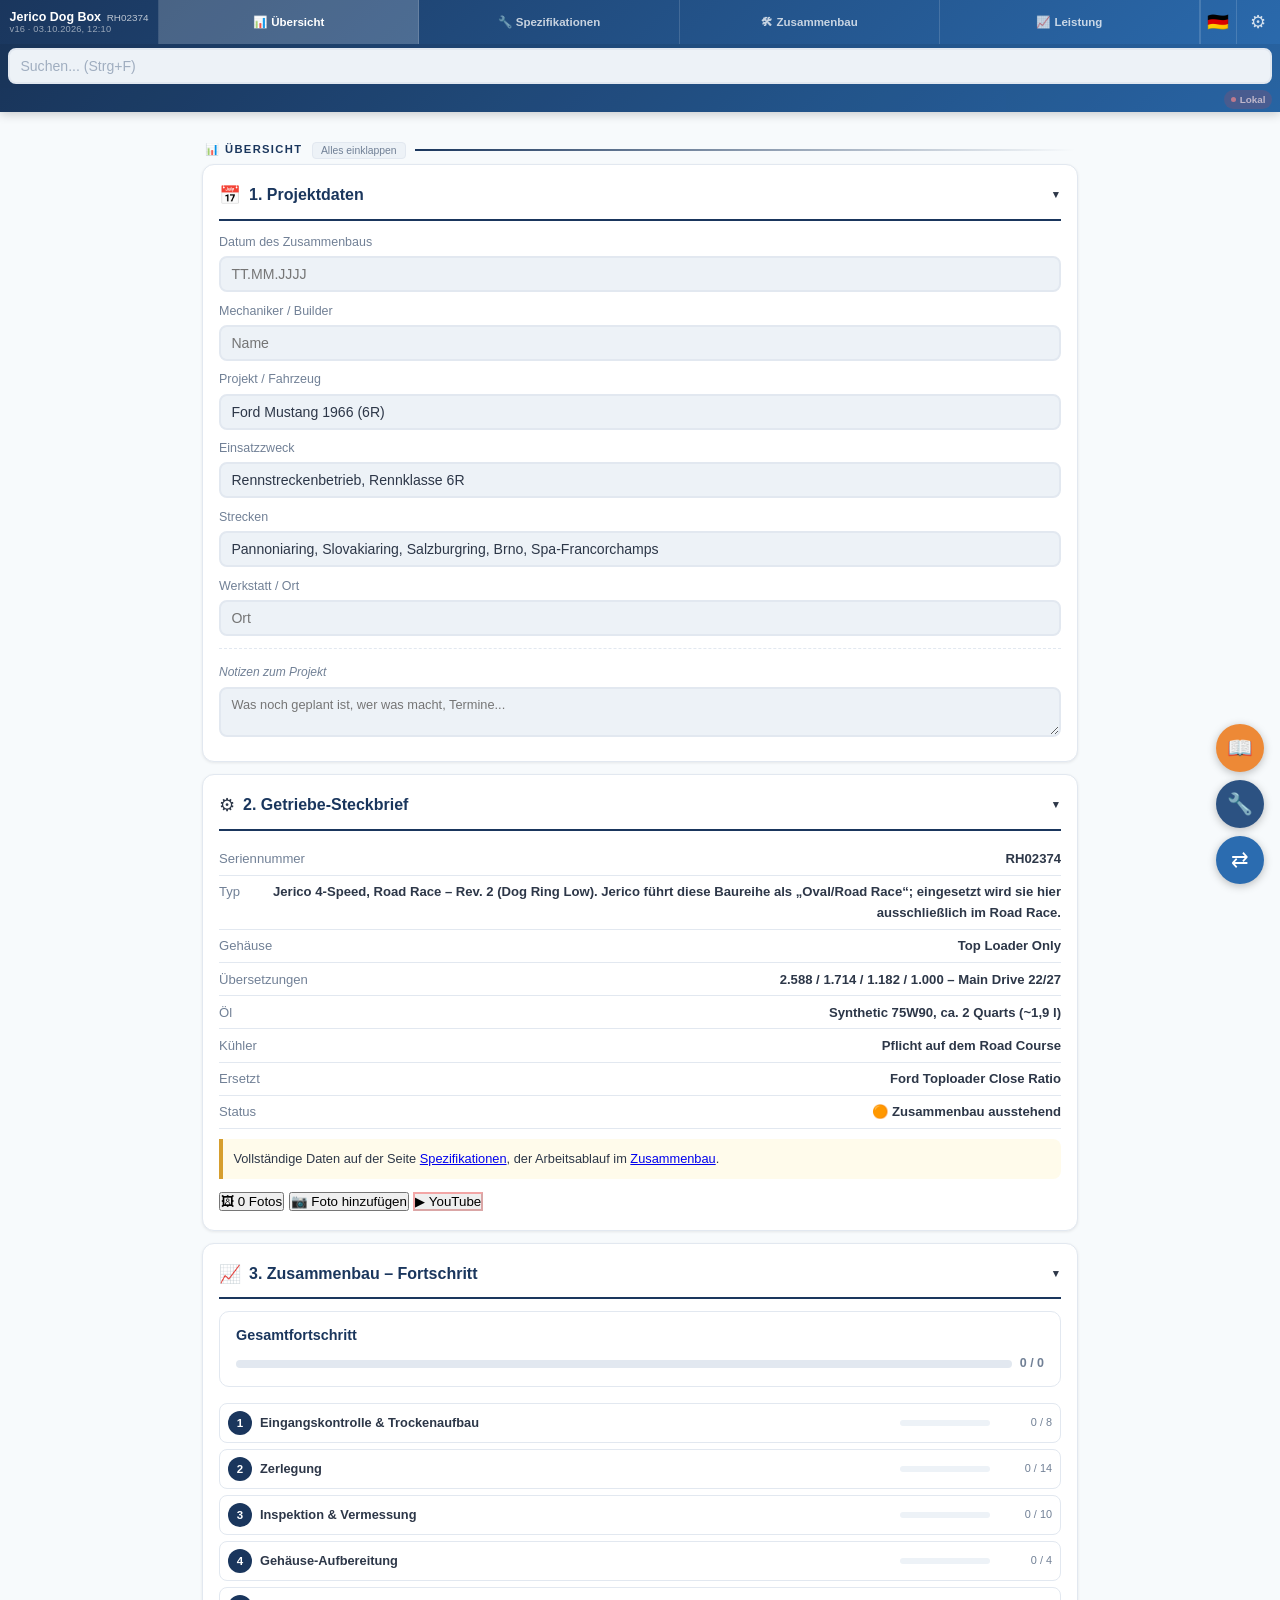
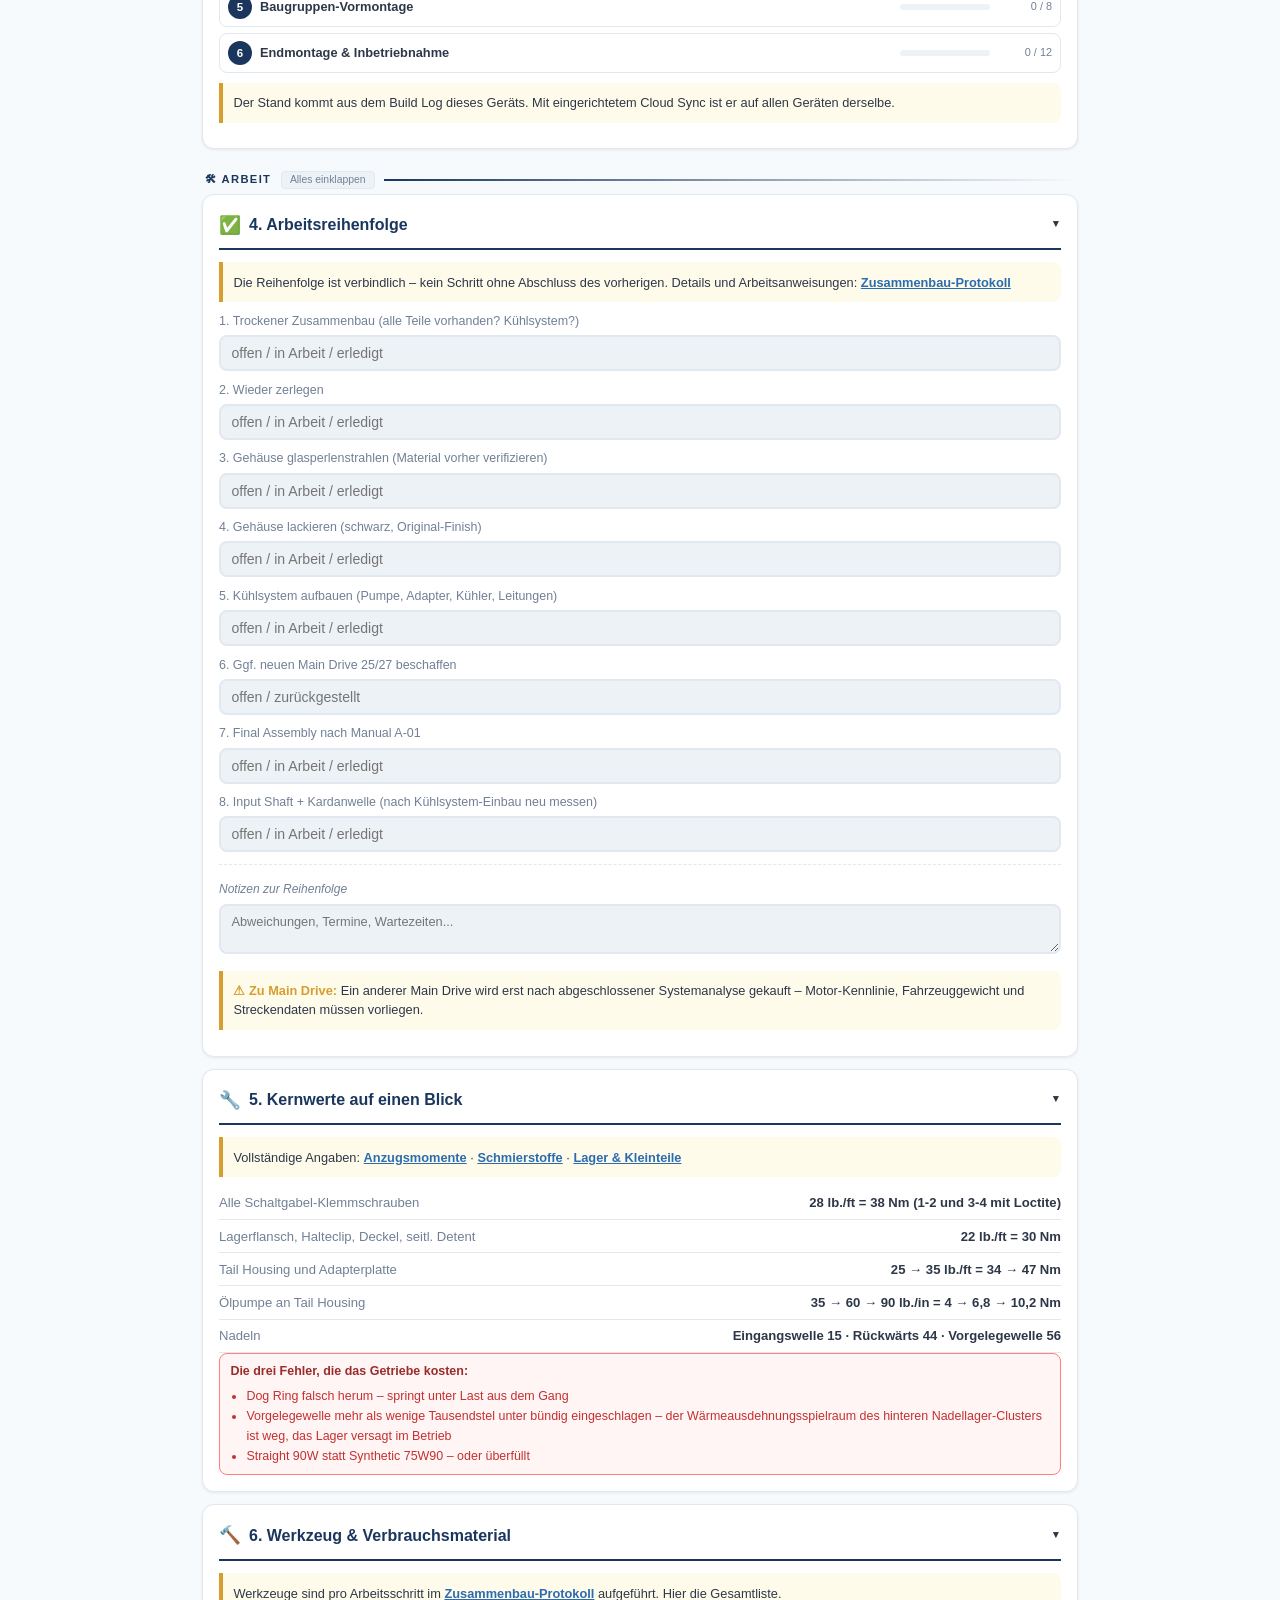
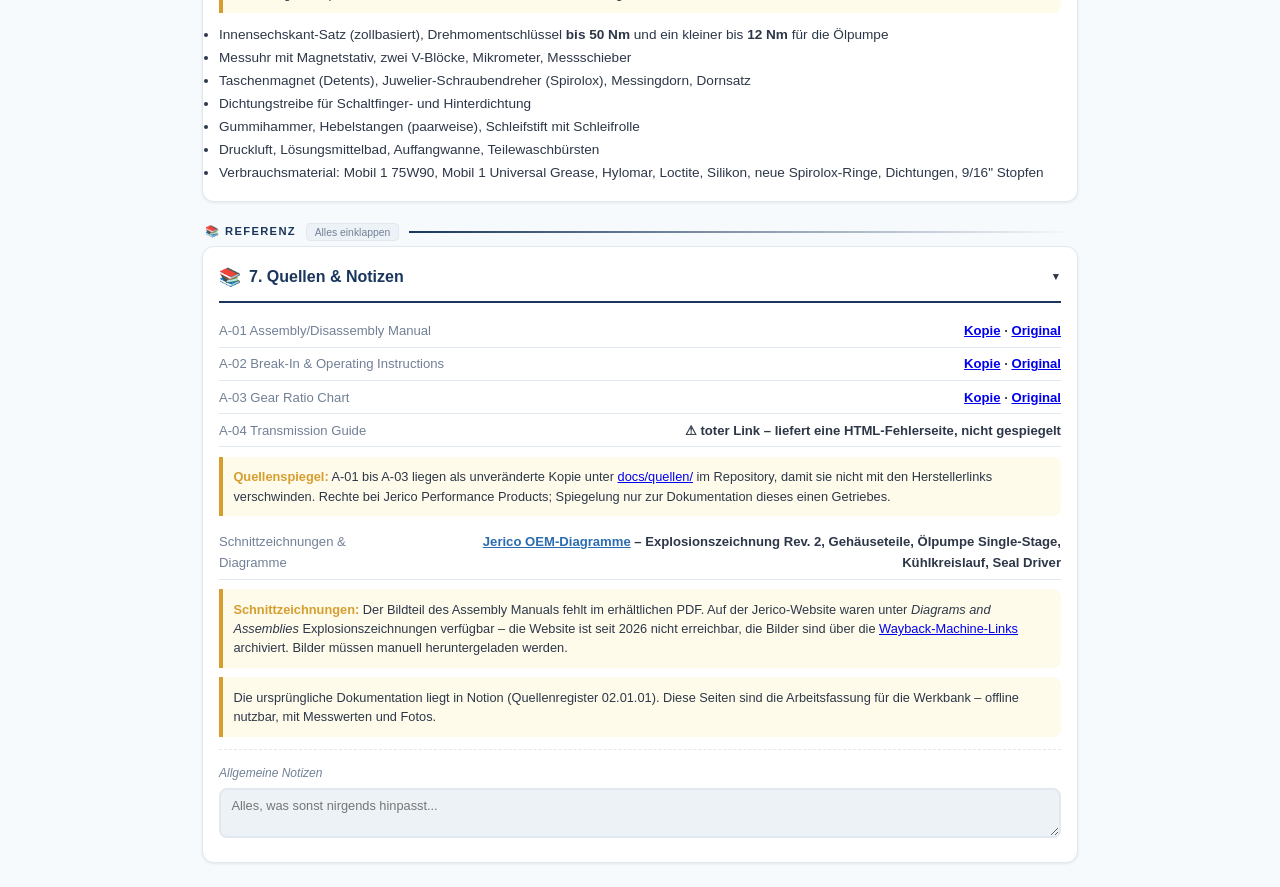
==== index.html @ e9961bde "Anleitung zum Zaehlen: Phase 3, Schritt 5 Der Rechner aus dem vorigen Commit nuetzt nichts, solange " ====
<!DOCTYPE html>
<html lang="de">
<head>
    <meta charset="UTF-8">
    <meta name="viewport" content="width=device-width, initial-scale=1.0, maximum-scale=1.0, user-scalable=no">
    <meta name="apple-mobile-web-app-capable" content="yes">
    <meta name="apple-mobile-web-app-status-bar-style" content="black-translucent">
    <meta name="mobile-web-app-capable" content="yes">
    <meta name="theme-color" content="#1a365d">
    <link rel="manifest" href="manifest.json">
    <link rel="icon" type="image/png" sizes="192x192" href="icon-192.png">
    <link rel="apple-touch-icon" href="icon-192.png">
    <title>&Uuml;bersicht &ndash; Jerico RH02374</title>
    <link rel="stylesheet" href="styles.css">
    <link rel="stylesheet" href="gallery.css">
    <script src="version.js"></script>
    <script src="changelog.js"></script>
    <script src="findings.js"></script>
    <script src="gallery.js"></script>
    <script src="field-sync.js"></script>
    <script src="validation.js"></script>
    <script src="reference.js"></script>
    <script src="app.js"></script>
</head>
<body>

<div class="header">
    <div class="header-row">
        <a href="index.html" class="header-title" style="text-decoration:none;color:white;"><span class="ht-name">Jerico Dog Box<span class="ht-sub">RH02374</span></span><span class="ht-version" id="appVersion" onclick="openChangelog()" title="Release-Dokumentation"></span></a>
        <a class="nav-item active" href="index.html" title="Übersicht"><span class="nav-icon">&#128202;</span><span class="nav-label">Übersicht</span></a>
        <a class="nav-item" href="specs.html" title="Spezifikationen"><span class="nav-icon">&#128295;</span><span class="nav-label">Spezifikationen</span></a>
        <a class="nav-item" href="build-log.html" title="Zusammenbau"><span class="nav-icon">&#128736;</span><span class="nav-label">Zusammenbau</span></a>
        <a class="nav-item" href="performance.html" title="Leistung"><span class="nav-icon">&#128200;</span><span class="nav-label">Leistung</span></a>

        <button id="langToggle" onclick="toggleLang()" style="width:36px;min-width:36px;height:44px;border:none;background:none;cursor:pointer;font-size:1.1rem;border-left:1px solid rgba(255,255,255,0.15);" title="DE / EN">&#127465;&#127466;</button>
        <div style="position:relative;">
            <button class="header-gear" onclick="toggleToolMenu()" id="toolMenuBtn">&#9881;</button>
            <div id="toolMenu" style="display:none;position:absolute;right:0;top:100%;margin-top:2px;background:white;border-radius:8px;box-shadow:0 4px 16px rgba(0,0,0,0.25);min-width:180px;z-index:200;overflow:hidden;">
                <button onclick="openSettings();closeToolMenu()" style="display:block;width:100%;text-align:left;padding:0.5rem 0.75rem;border:none;background:none;color:var(--text);font-size:0.78rem;cursor:pointer;">&#9729; Cloud-Sync</button>
                <div style="height:1px;background:#e2e8f0;margin:0.2rem 0;"></div>
                <button onclick="saveData();closeToolMenu()" style="display:block;width:100%;text-align:left;padding:0.5rem 0.75rem;border:none;background:none;color:var(--text);font-size:0.78rem;cursor:pointer;">&#128190; Speichern</button>
                <button onclick="exportJSON();closeToolMenu()" style="display:block;width:100%;text-align:left;padding:0.5rem 0.75rem;border:none;background:none;color:var(--text);font-size:0.78rem;cursor:pointer;">&#128229; Export</button>
                <button onclick="document.getElementById('importFile').click();closeToolMenu()" style="display:block;width:100%;text-align:left;padding:0.5rem 0.75rem;border:none;background:none;color:var(--text);font-size:0.78rem;cursor:pointer;">&#128228; Import</button>
                <button onclick="window.print();closeToolMenu()" style="display:block;width:100%;text-align:left;padding:0.5rem 0.75rem;border:none;background:none;color:var(--text);font-size:0.78rem;cursor:pointer;">&#128424; Drucken</button>
                <div style="height:1px;background:#e2e8f0;margin:0.2rem 0;"></div>
                <button type="button" class="menu-version" onclick="openChangelog();closeToolMenu()" title="Release-Dokumentation">Version <span class="app-version"></span> &rsaquo;</button>
            </div>
        </div>
        <input type="file" id="importFile" accept=".json" style="display:none" onchange="importJSON(event)">
    </div>
    <div class="search-bar">
        <input type="text" id="searchInput" placeholder="Suchen... (Strg+F)" oninput="doSearch()" onkeydown="searchKeyHandler(event)">
        <div class="search-nav" id="searchNav" style="display:none;">
            <button onclick="searchJump(-1)" title="Zur&uuml;ck">&#9650;</button>
            <span class="search-count" id="searchCount"></span>
            <button onclick="searchJump(1)" title="Weiter">&#9660;</button>
            <button onclick="clearSearch()" title="Schliessen" style="margin-left:0.2rem;">&#10005;</button>
        </div>
        <div id="subResults" style="display:none;position:absolute;top:100%;left:0;right:0;background:white;border:1px solid #e2e8f0;border-radius:8px;max-height:300px;overflow-y:auto;box-shadow:0 4px 12px rgba(0,0,0,0.15);z-index:100;padding:0.5rem;font-size:0.8rem;"></div>
    </div>
    <div class="save-status" id="saveStatus"><span id="syncBadge"></span></div>
</div>

<div class="container" id="mainContent">
    <div class="group-divider" id="grp-overview">
        <span>&#128202; &Uuml;bersicht</span>
        <button class="group-toggle" onclick="toggleGroup(this, 'grp-overview')">Alles einklappen</button>
    </div>

<div class="section" id="sec-projekt">
    <div class="section-header" onclick="toggleSection(this)">
        <span class="section-icon">&#128197;</span>
        <h2>1. Projektdaten</h2>
    </div>
    <div class="section-body">
            <div class="form-group"><label>Datum des Zusammenbaus</label><input type="text" data-field="build_date" placeholder="TT.MM.JJJJ" oninput="autoSave()"></div>
            <div class="form-group"><label>Mechaniker / Builder</label><input type="text" data-field="builder_name" placeholder="Name" oninput="autoSave()"></div>
            <div class="form-group"><label>Projekt / Fahrzeug</label><input type="text" data-field="project_vehicle" placeholder="Ford Mustang 1966 (6R)" value="Ford Mustang 1966 (6R)" oninput="autoSave()"></div>
            <div class="form-group"><label>Einsatzzweck</label><input type="text" data-field="project_use" placeholder="Rennstreckenbetrieb" value="Rennstreckenbetrieb, Rennklasse 6R" oninput="autoSave()"></div>
            <div class="form-group"><label>Strecken</label><input type="text" data-field="project_tracks" placeholder="Strecken..." value="Pannoniaring, Slovakiaring, Salzburgring, Brno, Spa-Francorchamps" oninput="autoSave()"></div>
            <div class="form-group"><label>Werkstatt / Ort</label><input type="text" data-field="project_shop" placeholder="Ort" oninput="autoSave()"></div>
            <div class="section-comment"><label>Notizen zum Projekt</label><textarea data-field="comment_project" placeholder="Was noch geplant ist, wer was macht, Termine..." oninput="autoSave()"></textarea></div>
    </div>
</div>

<div class="section" id="sec-steckbrief">
    <div class="section-header" onclick="toggleSection(this)">
        <span class="section-icon">&#9881;</span>
        <h2>2. Getriebe-Steckbrief</h2>
    </div>
    <div class="section-body">
            <div class="spec-item"><span class="spec-label">Seriennummer</span><span class="spec-value"><strong>RH02374</strong></span></div>
            <div class="spec-item"><span class="spec-label">Typ</span><span class="spec-value">Jerico 4-Speed, Road Race &ndash; Rev. 2 (Dog Ring Low). Jerico f&uuml;hrt diese Baureihe als &bdquo;Oval/Road Race&ldquo;; eingesetzt wird sie hier ausschlie&szlig;lich im Road Race.</span></div>
            <div class="spec-item"><span class="spec-label">Geh&auml;use</span><span class="spec-value">Top Loader Only</span></div>
            <div class="spec-item"><span class="spec-label">&Uuml;bersetzungen</span><span class="spec-value">2.588 / 1.714 / 1.182 / 1.000 &ndash; Main Drive 22/27</span></div>
            <div class="spec-item"><span class="spec-label">&Ouml;l</span><span class="spec-value">Synthetic 75W90, ca. 2 Quarts (~1,9 l)</span></div>
            <div class="spec-item"><span class="spec-label">K&uuml;hler</span><span class="spec-value">Pflicht auf dem Road Course</span></div>
            <div class="spec-item"><span class="spec-label">Ersetzt</span><span class="spec-value">Ford Toploader Close Ratio</span></div>
            <div class="spec-item"><span class="spec-label">Status</span><span class="spec-value"><span class="status-warn">&#128992; Zusammenbau ausstehend</span></span></div>

            <div class="info-box">Vollst&auml;ndige Daten auf der Seite <a href="specs.html">Spezifikationen</a>, der Arbeitsablauf im <a href="build-log.html">Zusammenbau</a>.</div>
            <div class="comp-photo-strip" data-comp-gallery="idx_getriebe_photos" data-thumbs="4">
                <div class="thumb-row"></div>
                <div class="comp-photo-actions">
                    <button type="button" class="comp-photo-btn" onclick="openGallery('idx_getriebe_photos')">&#128444; <span id="idx_getriebe_photos-count">0</span> Fotos</button>
                    <button type="button" class="comp-photo-btn" onclick="addPhoto('idx_getriebe_photos')">&#128247; Foto hinzuf&uuml;gen</button>
                    <button type="button" class="comp-photo-btn" onclick="addYouTube('idx_getriebe_photos')" style="border-color:rgba(255,0,0,0.3);">&#9654; YouTube</button>
                </div>
            </div>
    </div>
</div>

<div class="section" id="sec-dashboard">
    <div class="section-header" onclick="toggleSection(this)">
        <span class="section-icon">&#128200;</span>
        <h2>3. Zusammenbau &ndash; Fortschritt</h2>
    </div>
    <div class="section-body">
            <div class="overall-progress">
                <h3>Gesamtfortschritt</h3>
                <div style="display:flex;align-items:center;gap:0.5rem;">
                    <div class="overall-bar" style="flex:1;"><div class="overall-fill" id="overallFill" style="width:0%"></div></div>
                    <span id="overallText" style="font-size:0.78rem;font-weight:600;color:var(--text-light);">0 / 0</span>
                </div>
            </div>
            <div class="dash-list">
            <a class="dash-row" href="build-log.html#p1_ident">
                <span class="dash-num">1</span>
                <span class="dash-title">Eingangskontrolle &amp; Trockenaufbau</span>
                <span class="dash-bar"><span class="dash-fill" id="dashFill1" style="width:0%"></span></span>
                <span class="dash-count" id="dashCount1">0 / 8</span>
            </a>
            <a class="dash-row" href="build-log.html#p2_topcover">
                <span class="dash-num">2</span>
                <span class="dash-title">Zerlegung</span>
                <span class="dash-bar"><span class="dash-fill" id="dashFill2" style="width:0%"></span></span>
                <span class="dash-count" id="dashCount2">0 / 14</span>
            </a>
            <a class="dash-row" href="build-log.html#p3_case">
                <span class="dash-num">3</span>
                <span class="dash-title">Inspektion &amp; Vermessung</span>
                <span class="dash-bar"><span class="dash-fill" id="dashFill3" style="width:0%"></span></span>
                <span class="dash-count" id="dashCount3">0 / 10</span>
            </a>
            <a class="dash-row" href="build-log.html#p4_blasting">
                <span class="dash-num">4</span>
                <span class="dash-title">Geh&auml;use-Aufbereitung</span>
                <span class="dash-bar"><span class="dash-fill" id="dashFill4" style="width:0%"></span></span>
                <span class="dash-count" id="dashCount4">0 / 4</span>
            </a>
            <a class="dash-row" href="build-log.html#p5_cluster">
                <span class="dash-num">5</span>
                <span class="dash-title">Baugruppen-Vormontage</span>
                <span class="dash-bar"><span class="dash-fill" id="dashFill5" style="width:0%"></span></span>
                <span class="dash-count" id="dashCount5">0 / 8</span>
            </a>
            <a class="dash-row" href="build-log.html#p6_shiftfingers">
                <span class="dash-num">6</span>
                <span class="dash-title">Endmontage &amp; Inbetriebnahme</span>
                <span class="dash-bar"><span class="dash-fill" id="dashFill6" style="width:0%"></span></span>
                <span class="dash-count" id="dashCount6">0 / 12</span>
            </a>
            </div>
            <div class="info-box">Der Stand kommt aus dem Build Log dieses Ger&auml;ts. Mit eingerichtetem Cloud Sync ist er auf allen Ger&auml;ten derselbe.</div>
<script>
// Fortschritt der Phasen aus den gespeicherten Kapitelst&auml;nden. Die Zuordnung
// wird beim Erzeugen der Seite aus build-log.html gelesen, damit sie nicht
// auseinanderlaufen kann.
(function () {
    var PHASEN = {"1":["p1_ident","p1_splines","p1_yoke","p1_material","p1_length","p1_dryfit","p1_cooling","p1_teardown_prep"],"2":["p2_topcover","p2_shiftrods","p2_frontretainer","p2_tailhousing","p2_detents","p2_rails","p2_frontclip","p2_cluster_out","p2_shafts_out","p2_reverse_out","p2_cluster_strip","p2_main_strip","p2_dogring_out","p2_clean"],"3":["p3_case","p3_mainshaft","p3_countershaft","p3_gears","p3_ratios","p3_cluster","p3_reverse","p3_dogrings","p3_sliders","p3_bearings","p3_partslist"],"4":["p4_blasting","p4_paint","p4_case_prep","p4_tail_prep"],"5":["p5_cluster","p5_gear2","p5_gear3","p5_input","p5_needles_input","p5_needles_reverse","p5_needles_cluster","p5_mainshaft"],"6":["p6_shiftfingers","p6_reverse_rail","p6_shafts_in","p6_countershaft","p6_rails","p6_interlock","p6_front_retainer","p6_pump","p6_shifter_cover","p6_fill","p6_install","p6_breakin"]};
    document.addEventListener('DOMContentLoaded', function () {
        var daten = {};
        try { daten = JSON.parse(localStorage.getItem('jericoBuildLog') || '{}'); } catch (e) {}
        var gesamt = 0, fertig = 0;
        Object.keys(PHASEN).forEach(function (num) {
            var ids = PHASEN[num];
            var done = 0, wip = 0;
            ids.forEach(function (id) {
                var s = Findings.normalizeStatus(daten[id]);
                if (s === 'done') done++;
                else if (s === 'wip') wip++;
            });
            gesamt += ids.length; fertig += done;
            var fill = document.getElementById('dashFill' + num);
            var cnt = document.getElementById('dashCount' + num);
            if (fill) fill.style.width = (ids.length ? ((done + wip * 0.5) / ids.length * 100) : 0) + '%';
            if (cnt) cnt.textContent = done + ' / ' + ids.length + (wip ? ' (' + wip + ' in Arbeit)' : '');
        });
        var of_ = document.getElementById('overallFill');
        var ot = document.getElementById('overallText');
        if (of_) of_.style.width = (gesamt ? (fertig / gesamt * 100) : 0) + '%';
        if (ot) ot.textContent = fertig + ' / ' + gesamt + ' erledigt';
    });
})();
</script>
    </div>
</div>
    <div class="group-divider" id="grp-arbeit">
        <span>&#128736; Arbeit</span>
        <button class="group-toggle" onclick="toggleGroup(this, 'grp-arbeit')">Alles einklappen</button>
    </div>

<div class="section" id="sec-todo">
    <div class="section-header" onclick="toggleSection(this)">
        <span class="section-icon">&#9989;</span>
        <h2>4. Arbeitsreihenfolge</h2>
    </div>
    <div class="section-body">
            <div class="info-box">Die Reihenfolge ist verbindlich &ndash; kein Schritt ohne Abschluss des vorherigen. Details und Arbeitsanweisungen: <a href="build-log.html" style="color:#2b6cb0;font-weight:600;">Zusammenbau-Protokoll</a></div>
            <div class="form-group"><label>1. Trockener Zusammenbau (alle Teile vorhanden? K&uuml;hlsystem?)</label><input type="text" data-field="todo_1" placeholder="offen / in Arbeit / erledigt" oninput="autoSave()"></div>
            <div class="form-group"><label>2. Wieder zerlegen</label><input type="text" data-field="todo_2" placeholder="offen / in Arbeit / erledigt" oninput="autoSave()"></div>
            <div class="form-group"><label>3. Geh&auml;use glasperlenstrahlen (Material vorher verifizieren)</label><input type="text" data-field="todo_3" placeholder="offen / in Arbeit / erledigt" oninput="autoSave()"></div>
            <div class="form-group"><label>4. Geh&auml;use lackieren (schwarz, Original-Finish)</label><input type="text" data-field="todo_4" placeholder="offen / in Arbeit / erledigt" oninput="autoSave()"></div>
            <div class="form-group"><label>5. K&uuml;hlsystem aufbauen (Pumpe, Adapter, K&uuml;hler, Leitungen)</label><input type="text" data-field="todo_5_cool" placeholder="offen / in Arbeit / erledigt" oninput="autoSave()"></div>
            <div class="form-group"><label>6. Ggf. neuen Main Drive 25/27 beschaffen</label><input type="text" data-field="todo_5" placeholder="offen / zur&uuml;ckgestellt" oninput="autoSave()"></div>
            <div class="form-group"><label>7. Final Assembly nach Manual A-01</label><input type="text" data-field="todo_6" placeholder="offen / in Arbeit / erledigt" oninput="autoSave()"></div>
            <div class="form-group"><label>8. Input Shaft + Kardanwelle (nach K&uuml;hlsystem-Einbau neu messen)</label><input type="text" data-field="todo_8_shaft" placeholder="offen / in Arbeit / erledigt" oninput="autoSave()"></div>
            <div class="section-comment"><label>Notizen zur Reihenfolge</label><textarea data-field="comment_todo" placeholder="Abweichungen, Termine, Wartezeiten..." oninput="autoSave()"></textarea></div>
            <div class="info-box"><strong>&#9888; Zu Main Drive:</strong> Ein anderer Main Drive wird erst nach abgeschlossener Systemanalyse gekauft &ndash; Motor-Kennlinie, Fahrzeuggewicht und Streckendaten m&uuml;ssen vorliegen.</div>
    </div>
</div>

<div class="section" id="sec-kern">
    <div class="section-header" onclick="toggleSection(this)">
        <span class="section-icon">&#128295;</span>
        <h2>5. Kernwerte auf einen Blick</h2>
    </div>
    <div class="section-body">
            <div class="info-box">Vollst&auml;ndige Angaben: <a href="specs.html#sec-torque" style="color:#2b6cb0;font-weight:600;">Anzugsmomente</a> &middot; <a href="specs.html#sec-lubes" style="color:#2b6cb0;font-weight:600;">Schmierstoffe</a> &middot; <a href="specs.html#sec-parts" style="color:#2b6cb0;font-weight:600;">Lager &amp; Kleinteile</a></div>
            <div class="spec-item"><span class="spec-label">Alle Schaltgabel-Klemmschrauben</span><span class="spec-value">28 lb./ft = <strong>38 Nm</strong> (1-2 und 3-4 mit Loctite)</span></div>
            <div class="spec-item"><span class="spec-label">Lagerflansch, Halteclip, Deckel, seitl. Detent</span><span class="spec-value">22 lb./ft = <strong>30 Nm</strong></span></div>
            <div class="spec-item"><span class="spec-label">Tail Housing und Adapterplatte</span><span class="spec-value">25 &rarr; 35 lb./ft = <strong>34 &rarr; 47 Nm</strong></span></div>
            <div class="spec-item"><span class="spec-label">&Ouml;lpumpe an Tail Housing</span><span class="spec-value">35 &rarr; 60 &rarr; 90 lb./<strong>in</strong> = 4 &rarr; 6,8 &rarr; 10,2 Nm</span></div>
            <div class="spec-item"><span class="spec-label">Nadeln</span><span class="spec-value">Eingangswelle 15 &middot; R&uuml;ckw&auml;rts 44 &middot; Vorgelegewelle 56</span></div>

            <div class="warning-box"><strong>Die drei Fehler, die das Getriebe kosten:</strong><ul style="margin:0.3rem 0 0 1rem;"><li>Dog Ring falsch herum &ndash; springt unter Last aus dem Gang</li><li>Vorgelegewelle mehr als wenige Tausendstel unter b&uuml;ndig eingeschlagen &ndash; der W&auml;rmeausdehnungsspielraum des hinteren Nadellager-Clusters ist weg, das Lager versagt im Betrieb</li><li>Straight 90W statt Synthetic 75W90 &ndash; oder &uuml;berf&uuml;llt</li></ul></div>
    </div>
</div>

<div class="section" id="sec-werkzeug">
    <div class="section-header" onclick="toggleSection(this)">
        <span class="section-icon">&#128296;</span>
        <h2>6. Werkzeug &amp; Verbrauchsmaterial</h2>
    </div>
    <div class="section-body">
            <div class="info-box">Werkzeuge sind pro Arbeitsschritt im <a href="build-log.html" style="color:#2b6cb0;font-weight:600;">Zusammenbau-Protokoll</a> aufgef&uuml;hrt. Hier die Gesamtliste.</div>
            <ul style="font-size:0.85rem;line-height:1.7;">
                <li>Innensechskant-Satz (zollbasiert), Drehmomentschl&uuml;ssel <strong>bis 50 Nm</strong> und ein kleiner bis <strong>12 Nm</strong> f&uuml;r die &Ouml;lpumpe</li>
                <li>Messuhr mit Magnetstativ, zwei V-Bl&ouml;cke, Mikrometer, Messschieber</li>
                <li>Taschenmagnet (Detents), Juwelier-Schraubendreher (Spirolox), Messingdorn, Dornsatz</li>
                <li>Dichtungstreibe f&uuml;r Schaltfinger- und Hinterdichtung</li>
                <li>Gummihammer, Hebelstangen (paarweise), Schleifstift mit Schleifrolle</li>
                <li>Druckluft, L&ouml;sungsmittelbad, Auffangwanne, Teilewaschb&uuml;rsten</li>
                <li>Verbrauchsmaterial: Mobil 1 75W90, Mobil 1 Universal Grease, Hylomar, Loctite, Silikon, neue Spirolox-Ringe, Dichtungen, 9/16&quot; Stopfen</li>
            </ul>
    </div>
</div>
    <div class="group-divider" id="grp-referenz">
        <span>&#128218; Referenz</span>
        <button class="group-toggle" onclick="toggleGroup(this, 'grp-referenz')">Alles einklappen</button>
    </div>

<div class="section" id="sec-quellen">
    <div class="section-header" onclick="toggleSection(this)">
        <span class="section-icon">&#128218;</span>
        <h2>7. Quellen &amp; Notizen</h2>
    </div>
    <div class="section-body">
            <div class="spec-item"><span class="spec-label">A-01 Assembly/Disassembly Manual</span><span class="spec-value"><a href="docs/quellen/A-01-jerico-assembly-manual.pdf" target="_blank" rel="noopener">Kopie</a> &middot; <a href="https://images.carid.com/jerico/items/pdf/jerico-manual.pdf" target="_blank" rel="noopener">Original</a></span></div>
            <div class="spec-item"><span class="spec-label">A-02 Break-In &amp; Operating Instructions</span><span class="spec-value"><a href="docs/quellen/A-02-jerico-breakin-sheet.pdf" target="_blank" rel="noopener">Kopie</a> &middot; <a href="https://images.carid.com/jerico/items/pdf/breakin-instruction-sheet.pdf" target="_blank" rel="noopener">Original</a></span></div>
            <div class="spec-item"><span class="spec-label">A-03 Gear Ratio Chart</span><span class="spec-value"><a href="docs/quellen/A-03-jerico-4speed-chart.pdf" target="_blank" rel="noopener">Kopie</a> &middot; <a href="https://www.jericoperformance.com/4speed_chart.pdf" target="_blank" rel="noopener">Original</a></span></div>
            <div class="spec-item"><span class="spec-label">A-04 Transmission Guide</span><span class="spec-value">&#9888; toter Link &ndash; liefert eine HTML-Fehlerseite, nicht gespiegelt</span></div>

            <div class="info-box"><strong>Quellenspiegel:</strong> A-01 bis A-03 liegen als unver&auml;nderte Kopie unter <a href="https://github.com/pahlborn/jerico-dog-box-assembly-manual/tree/main/docs/quellen" target="_blank" rel="noopener">docs/quellen/</a> im Repository, damit sie nicht mit den Herstellerlinks verschwinden. Rechte bei Jerico Performance Products; Spiegelung nur zur Dokumentation dieses einen Getriebes.</div>
            <div class="spec-item"><span class="spec-label">Schnittzeichnungen &amp; Diagramme</span><span class="spec-value"><a href="docs/jerico-diagrams.html" style="color:#2b6cb0;font-weight:600;">Jerico OEM-Diagramme</a> &ndash; Explosionszeichnung Rev. 2, Geh&auml;useteile, &Ouml;lpumpe Single-Stage, K&uuml;hlkreislauf, Seal Driver</span></div>
            <div class="info-box"><strong>Schnittzeichnungen:</strong> Der Bildteil des Assembly Manuals fehlt im erh&auml;ltlichen PDF. Auf der Jerico-Website waren unter <em>Diagrams and Assemblies</em> Explosionszeichnungen verf&uuml;gbar &ndash; die Website ist seit 2026 nicht erreichbar, die Bilder sind &uuml;ber die <a href="docs/jerico-diagrams.html">Wayback-Machine-Links</a> archiviert. Bilder m&uuml;ssen manuell heruntergeladen werden.</div>

            <div class="info-box">Die urspr&uuml;ngliche Dokumentation liegt in Notion (Quellenregister 02.01.01). Diese Seiten sind die Arbeitsfassung f&uuml;r die Werkbank &ndash; offline nutzbar, mit Messwerten und Fotos.</div>
            <div class="section-comment"><label>Allgemeine Notizen</label><textarea data-field="comment_general" placeholder="Alles, was sonst nirgends hinpasst..." oninput="autoSave()"></textarea></div>
    </div>
</div>

</div><!-- /container -->

<div class="modal-overlay" id="settingsModal" style="display:none;position:fixed;top:0;left:0;right:0;bottom:0;background:rgba(0,0,0,0.5);z-index:9000;align-items:center;justify-content:center;">
    <div style="background:white;border-radius:12px;padding:1.5rem;max-width:420px;width:calc(100vw - 32px);box-shadow:0 8px 30px rgba(0,0,0,0.3);">
        <h3 style="margin:0 0 0.75rem;font-size:1rem;color:var(--primary);">Cloud-Sync</h3>
        <div class="status-line" id="connectionStatus" style="font-size:0.78rem;margin-bottom:0.5rem;"></div>
        <label for="deviceName" style="font-size:0.78rem;font-weight:600;">Ger&auml;tename</label>
        <input type="text" id="deviceName" placeholder="z.B. iPad Werkstatt" style="width:100%;padding:0.4rem 0.5rem;border:1px solid var(--border);border-radius:6px;font-size:0.82rem;margin:0.3rem 0 0.5rem;" oninput="if(typeof FieldSync!='undefined')FieldSync.setDeviceName(this.value)">
        <label for="ghToken" style="font-size:0.78rem;font-weight:600;">GitHub Personal Access Token</label>
        <input type="password" id="ghToken" placeholder="github_pat_..." style="width:100%;padding:0.4rem 0.5rem;border:1px solid var(--border);border-radius:6px;font-size:0.82rem;margin:0.3rem 0;">
        <div style="font-size:0.7rem;color:var(--text-light);margin-bottom:0.5rem;">GitHub &rarr; Settings &rarr; Developer settings &rarr; Personal access tokens &rarr; Fine-grained tokens<br>Berechtigung: <strong>Gists (Read and Write)</strong> und <strong>Contents (Read and Write)</strong> f&uuml;r dieses Repository (Foto-Upload).</div>
        <div style="font-size:0.7rem;color:var(--text-light);margin-bottom:0.75rem;">Der Datenspeicher wird beim Verbinden automatisch gefunden oder angelegt &ndash; kein manuelles Einrichten noetig. Auf einem zweiten Ger&auml;t denselben Token eingeben, die Daten werden automatisch abgeglichen.</div>
        <div style="display:flex;gap:0.4rem;justify-content:flex-end;">
            <button onclick="disconnectGist()" style="padding:0.4rem 0.8rem;border:1px solid #e53e3e;background:white;color:#e53e3e;border-radius:6px;cursor:pointer;font-size:0.78rem;">Trennen</button>
            <button onclick="closeSettings()" style="padding:0.4rem 0.8rem;border:1px solid var(--border);background:white;color:var(--text);border-radius:6px;cursor:pointer;font-size:0.78rem;">Abbrechen</button>
            <button onclick="saveSettings()" style="padding:0.4rem 0.8rem;border:none;background:var(--primary-light);color:white;border-radius:6px;cursor:pointer;font-size:0.78rem;">Verbinden</button>
        </div>
    </div>
</div>

<div class="fab-stack">
    <button class="fab-btn glossary" onclick="showGuide('guide-glossary')" title="Glossar">&#128214;</button>
    <button class="fab-btn reference" onclick="showReference()" title="Betriebsmittel &amp; Anzugswerte">&#128295;</button>
    <button class="fab-btn" onclick="document.getElementById('convPanel').classList.toggle('open')" title="Einheiten-Umrechner">&#8644;</button>
</div>
<div class="converter-panel" id="convPanel">
    <div style="display:flex;justify-content:space-between;align-items:center;"><h4>&#8644; Einheiten-Umrechner</h4><button onclick="document.getElementById('convPanel').classList.remove('open')" style="background:none;border:none;font-size:1.2rem;cursor:pointer;color:#718096;">&times;</button></div>
    <strong style="font-size:0.75rem;">Drehmoment gross (lb./ft)</strong>
    <div class="converter-row">
        <input type="number" id="convFtlbs" placeholder="lb./ft" oninput="document.getElementById('convNm').value=this.value?(this.value*1.3558).toFixed(1):''">
        <span class="conv-label">lb./ft</span>
        <span>&harr;</span>
        <input type="number" id="convNm" placeholder="Nm" oninput="document.getElementById('convFtlbs').value=this.value?(this.value/1.3558).toFixed(1):''">
        <span class="conv-label">Nm</span>
    </div>
    <div class="converter-sep"></div>
    <strong style="font-size:0.75rem;">Drehmoment klein (lb./in) &ndash; &Ouml;lpumpe</strong>
    <div class="converter-row">
        <input type="number" id="convLbin" placeholder="lb./in" oninput="document.getElementById('convNmSmall').value=this.value?(this.value*0.113).toFixed(2):''">
        <span class="conv-label">lb./in</span>
        <span>&harr;</span>
        <input type="number" id="convNmSmall" placeholder="Nm" oninput="document.getElementById('convLbin').value=this.value?(this.value/0.113).toFixed(1):''">
        <span class="conv-label">Nm</span>
    </div>
    <div class="converter-sep"></div>
    <strong style="font-size:0.75rem;">L&auml;nge / Spiel</strong>
    <div class="converter-row">
        <input type="number" id="convInch" step="0.0001" placeholder="inch" oninput="document.getElementById('convMm').value=this.value?(this.value*25.4).toFixed(3):''">
        <span class="conv-label">inch</span>
        <span>&harr;</span>
        <input type="number" id="convMm" step="0.001" placeholder="mm" oninput="document.getElementById('convInch').value=this.value?(this.value/25.4).toFixed(4):''">
        <span class="conv-label">mm</span>
    </div>
    <div class="converter-sep"></div>
    <strong style="font-size:0.75rem;">Volumen</strong>
    <div class="converter-row">
        <input type="number" id="convQt" step="0.1" placeholder="quart" oninput="document.getElementById('convL').value=this.value?(this.value*0.9464).toFixed(2):''">
        <span class="conv-label">qt</span>
        <span>&harr;</span>
        <input type="number" id="convL" step="0.01" placeholder="Liter" oninput="document.getElementById('convQt').value=this.value?(this.value/0.9464).toFixed(2):''">
        <span class="conv-label">l</span>
    </div>
</div>

<div class="guide-overlay" id="guide-glossary">
    <div class="glossary-search">
        <div class="glossary-search-row">
            <button class="guide-back" onclick="hideGuide('guide-glossary')">&larr;</button>
            <input type="search" id="glossarySearch" placeholder="Begriff suchen..." oninput="filterGlossary()">
            <span class="glossary-count"></span>
        </div>
        <div class="glossary-cat-nav" id="glossaryCatNav">
            <button class="glossary-cat-btn active" onclick="filterCategory(this,'all')" data-cat="all">Alle</button>
            <button class="glossary-cat-btn" onclick="filterCategory(this,'cat-grund')" data-cat="cat-grund">Grundbegriffe</button>
            <button class="glossary-cat-btn" onclick="filterCategory(this,'cat-wellen')" data-cat="cat-wellen">Wellen &amp; Zahnr&auml;der</button>
            <button class="glossary-cat-btn" onclick="filterCategory(this,'cat-schaltung')" data-cat="cat-schaltung">Schaltung</button>
            <button class="glossary-cat-btn" onclick="filterCategory(this,'cat-lager')" data-cat="cat-lager">Lager &amp; Sicherungen</button>
            <button class="glossary-cat-btn" onclick="filterCategory(this,'cat-betrieb')" data-cat="cat-betrieb">Betriebsstoffe &amp; Dichtmittel</button>
            <button class="glossary-cat-btn" onclick="filterCategory(this,'cat-messen')" data-cat="cat-messen">Messen &amp; Pr&uuml;fen</button>
            <button class="glossary-cat-btn" onclick="filterCategory(this,'cat-abk')" data-cat="cat-abk">Abk&uuml;rzungen &amp; Teilenummern</button>
        </div>
    </div>
    <div class="glossary-body" id="glossaryBody">
        <div class="glossary-category" data-cat="cat-grund">
            <div class="glossary-category-title">1. Grundbegriffe</div>
            <div class="glossary-entry" data-search="dog box klauengetriebe renngetriebe synchron">
                <div class="glossary-term">Dog Box (Klauengetriebe)</div>
                <div class="glossary-field" data-fidx="1"><span class="glossary-field-label">Was ist das?</span> Ein Getriebe ohne Synchronringe. Die G&auml;nge werden &uuml;ber Klauen (Dogs) formschl&uuml;ssig verbunden.</div>
                <div class="glossary-field" data-fidx="1"><span class="glossary-field-label">Einfach gesagt:</span> Statt sanft anzugleichen rasten die Z&auml;hne hart ineinander &ndash; schnell, laut, verschleissfreudig bei falscher Bedienung.</div>
                <div class="glossary-field" data-fidx="1"><span class="glossary-field-label">Warum?</span> Schaltzeit und Belastbarkeit. Ein Synchronring w&auml;re das schwache Glied im Rennbetrieb.</div>
                <div class="glossary-related">Verwandt: Dog Ring, Schiebemuffe, Innennabe</div>
            </div>
            <div class="glossary-entry" data-search="dog ring klauenring mitnehmer 34 37 zaehne keilwelle">
                <div class="glossary-term">Dog Ring (Klauenring)</div>
                <div class="glossary-field" data-fidx="2"><span class="glossary-field-label">Was ist das?</span> Der aufgekeilte Ring mit den Mitnehmerklauen, &uuml;ber den ein Gang eingelegt wird. Im RH02374: 34 Z&auml;hne am 2. Gang, 37 Z&auml;hne am 3. Gang und auf der Eingangswelle.</div>
                <div class="glossary-field" data-fidx="2"><span class="glossary-field-label">Einbaurichtung:</span> Die <strong>breitere Zahnfl&auml;che zeigt nach aussen, weg vom Zahnrad</strong>. Neuere Ringe: die gefaste Fl&auml;che liegt am Zahnrad an.</div>
                <div class="glossary-field" data-fidx="2"><span class="glossary-field-label">Warum?</span> Falsch herum eingebaut springt das Getriebe unter Last aus dem Gang.</div>
                <div class="glossary-related">Verwandt: Spirolox, Schiebemuffe, Innennabe</div>
            </div>
            <div class="glossary-entry" data-search="top loader bottom loader gehaeuse deckel bodendeckel">
                <div class="glossary-term">Top Loader / Bottom Loader</div>
                <div class="glossary-field" data-fidx="3"><span class="glossary-field-label">Was ist das?</span> Wo das Innenleben ins Geh&auml;use kommt: nur von oben (Top Loader Only) oder zus&auml;tzlich durch einen Bodendeckel.</div>
                <div class="glossary-field" data-fidx="3"><span class="glossary-field-label">Am RH02374:</span> Top Loader Only &ndash; visuell best&auml;tigt. Deshalb entf&auml;llt Schritt 9 der Zerlegung (kein Bodendeckel, kein Sicherungsring am Hauptantriebsclusterrad).</div>
                <div class="glossary-related">Verwandt: Top Cover, Bodendeckel</div>
            </div>
            <div class="glossary-entry" data-search="kupplung schlupf clutch slippage clutchless drag race">
                <div class="glossary-term">Kupplungsschlupf &ndash; wof&uuml;r die Regel gilt</div>
                <div class="glossary-field" data-fidx="4"><span class="glossary-field-label">Der Satz:</span> &bdquo;CLUTCH SLIPPAGE IS A MUST&ldquo; steht im Jerico Break-In-Sheet.</div>
                <div class="glossary-field" data-fidx="4"><span class="glossary-field-label">Wo er steht:</span> Ausschlie&szlig;lich unter der &Uuml;berschrift <em>FOR CLUTCHLESS DRAG RACE TRANSMISSIONS ONLY</em> &ndash; im Abschnitt zur Abstimmung der Kupplung eines <strong>clutchless Drag-Race-Getriebes</strong>.</div>
                <div class="glossary-field" data-fidx="4"><span class="glossary-field-label">Folge f&uuml;r RH02374:</span> Daraus l&auml;sst sich <strong>keine</strong> allgemeine Vorgabe f&uuml;r dieses Oval/Road-Race-Getriebe ableiten. Schaltstrategie und Kupplungsbenutzung sind gesondert zu kl&auml;ren.</div>
                <div class="glossary-related">Verwandt: Dog Box, Break-In</div>
            </div>
            <div class="glossary-entry" data-search="road race oval revision 2 dog ring low typ">
                <div class="glossary-term">Road Race (Rev. 2)</div>
                <div class="glossary-field" data-fidx="5"><span class="glossary-field-label">Was ist das?</span> Die Bauvariante des RH02374: Revision 2, Dog Ring Low. Jerico f&uuml;hrt die Baureihe unter &bdquo;Oval/Road Race&ldquo;; dieses Getriebe wird ausschlie&szlig;lich im Road Race eingesetzt.</div>
                <div class="glossary-field" data-fidx="5"><span class="glossary-field-label">Folge:</span> Im Manual gelten die Abschnitte &bdquo;Winston Cup und Road Race&ldquo; &ndash; nicht die Drag-Race-Varianten.</div>
                <div class="glossary-related">Verwandt: Kuehlerpflicht, 75W90</div>
            </div>
        </div>
        <div class="glossary-category" data-cat="cat-wellen">
            <div class="glossary-category-title">2. Wellen &amp; Zahnr&auml;der</div>
            <div class="glossary-entry" data-search="input shaft eingangswelle spline keilwelle kupplung 26">
                <div class="glossary-term">Eingangswelle (Input Shaft)</div>
                <div class="glossary-field" data-fidx="6"><span class="glossary-field-label">Was ist das?</span> Die Welle von der Kupplung ins Getriebe. Tr&auml;gt den 37-Z&auml;hne-Dog-Ring und das Hauptantriebsritzel.</div>
                <div class="glossary-field" data-fidx="6"><span class="glossary-field-label">Am RH02374:</span> Ford Input Shaft, 26 Spline &ndash; <strong>noch zu validieren</strong> (nachz&auml;hlen).</div>
                <div class="glossary-field" data-fidx="6"><span class="glossary-field-label">Drehrichtung:</span> Motordrehrichtung = Eingangswelle im Uhrzeigersinn.</div>
                <div class="glossary-related">Verwandt: Main Drive, Pilotlager, Bellhousing</div>
            </div>
            <div class="glossary-entry" data-search="main shaft hauptwelle ausgangswelle schlag rundlauf">
                <div class="glossary-term">Hauptwelle (Main Shaft)</div>
                <div class="glossary-field" data-fidx="7"><span class="glossary-field-label">Was ist das?</span> Die Ausgangswelle, auf der 1., 2. und 3. Gang mit ihren Nadellagern sitzen.</div>
                <div class="glossary-field" data-fidx="7"><span class="glossary-field-label">Schlagwerte:</span> Eine brauchbare Welle hat <strong>im Mittel ca. 0,0015&quot; (0,038 mm)</strong> Schlag je Lagersitz &ndash; das ist der &uuml;bliche Wert, keine Grenze. Nach dem Richten nennt Jerico eine harte Grenze: <strong>h&ouml;chstens 0,003&quot; (0,076 mm)</strong> je Lagersitz.</div>
                <div class="glossary-related">Verwandt: Nadellager, Anlaufscheibe, V-Bloecke</div>
            </div>
            <div class="glossary-entry" data-search="cluster countershaft vorgelegewelle zahnradsatz">
                <div class="glossary-term">Vorgelegewelle (Cluster Shaft)</div>
                <div class="glossary-field" data-fidx="8"><span class="glossary-field-label">Was ist das?</span> Der Zahnradsatz unterhalb der Hauptwelle, der die Drehzahl von der Eingangswelle auf die G&auml;nge &uuml;bersetzt.</div>
                <div class="glossary-field" data-fidx="8"><span class="glossary-field-label">Achtung beim Einbau:</span> Das hintere Ende darf <strong>b&uuml;ndig bis h&ouml;chstens wenige Tausendstel Zoll unter</strong> der hinteren Geh&auml;usefl&auml;che sitzen. Weiter eingetrieben fehlt dem hinteren Nadellager-Cluster der W&auml;rmeausdehnungsspielraum &ndash; mit Versagen genau dieses Lagers als Folge.</div>
                <div class="glossary-related">Verwandt: Sicherungsring, O-Ring, C1086Q</div>
            </div>
            <div class="glossary-entry" data-search="main drive hauptantrieb 22 27 uebersetzung ritzel">
                <div class="glossary-term">Main Drive (Hauptantrieb)</div>
                <div class="glossary-field" data-fidx="9"><span class="glossary-field-label">Was ist das?</span> Das Zahnradpaar Eingangswelle/Vorgelegewelle, das alle G&auml;nge gemeinsam durchlaufen.</div>
                <div class="glossary-field" data-fidx="9"><span class="glossary-field-label">Am RH02374:</span> 22 / 27 Z&auml;hne = Faktor 0,815.</div>
                <div class="glossary-related">Verwandt: Gear Ratio, Ratio Chart</div>
            </div>
        </div>
        <div class="glossary-category" data-cat="cat-schaltung">
            <div class="glossary-category-title">3. Schaltung</div>
            <div class="glossary-entry" data-search="slider schiebemuffe muffe einrueckklauen nabe">
                <div class="glossary-term">Schiebemuffe (Slider)</div>
                <div class="glossary-field" data-fidx="10"><span class="glossary-field-label">Was ist das?</span> Die axial verschiebbare Muffe auf der Nabe, die in den Dog Ring des Gangs einrastet.</div>
                <div class="glossary-field" data-fidx="10"><span class="glossary-field-label">Verschleissgrenze:</span> Ersetzen, wenn die Einr&uuml;cknasen mehr als <strong>3/32&quot; bis 1/8&quot; (2,4&ndash;3,2 mm)</strong> abgerundet sind.</div>
                <div class="glossary-related">Verwandt: Dog Ring, Schaltgabel, 1-2 Nabe</div>
            </div>
            <div class="glossary-entry" data-search="schaltgabel shift fork schaltschiene rail klemmschraube loctite">
                <div class="glossary-term">Schaltgabel / Schaltschiene</div>
                <div class="glossary-field" data-fidx="11"><span class="glossary-field-label">Was ist das?</span> Die Gabel greift in die Schiebemuffe, die Schiene f&uuml;hrt sie. Beide sind mit einer Kegelkopf-Klemmschraube verbunden.</div>
                <div class="glossary-field" data-fidx="11"><span class="glossary-field-label">Anzug:</span> Alle drei Klemmschrauben <strong>28 lb./ft (38 Nm)</strong>, 1-2 und 3-4 mit Loctite.</div>
                <div class="glossary-related">Verwandt: Detent, Interlock</div>
            </div>
            <div class="glossary-entry" data-search="detent rastierung feder kugel sdp-a magnet">
                <div class="glossary-term">Detent (Rastierung)</div>
                <div class="glossary-field" data-fidx="12"><span class="glossary-field-label">Was ist das?</span> Federbelasteter Stift, der die Schaltschiene in ihrer Stellung h&auml;lt.</div>
                <div class="glossary-field" data-fidx="12"><span class="glossary-field-label">Praxis:</span> Einsetzen mit Taschenmagnet; ein Tropfen &Ouml;l h&auml;lt den Detent beim Abziehen des Magneten durch Unterdruck in der Bohrung.</div>
                <div class="glossary-related">Verwandt: Interlock-Pruefung, SDP-A</div>
            </div>
            <div class="glossary-entry" data-search="interlock verriegelung zwei gaenge gleichzeitig pruefung">
                <div class="glossary-term">Detent Interlock</div>
                <div class="glossary-field" data-fidx="13"><span class="glossary-field-label">Was ist das?</span> Die Sperre, die verhindert, dass zwei G&auml;nge gleichzeitig eingelegt werden.</div>
                <div class="glossary-field" data-fidx="13"><span class="glossary-field-label">Pr&uuml;fung:</span> F&uuml;nf Punkte nach dem Zusammenbau. L&auml;sst sich ein zweiter Gang einlegen, fehlt ein Detent zwischen diesen Schienen.</div>
                <div class="glossary-related">Verwandt: Detent, Schaltgabel</div>
            </div>
        </div>
        <div class="glossary-category" data-cat="cat-lager">
            <div class="glossary-category-title">4. Lager &amp; Sicherungen</div>
            <div class="glossary-entry" data-search="nadellager caged needle bearing kaefig c407q c1086q nadeln">
                <div class="glossary-term">Nadellager (Caged Needle Bearing)</div>
                <div class="glossary-field" data-fidx="14"><span class="glossary-field-label">Was ist das?</span> Lager aus losen oder gek&auml;figten Nadeln zwischen Welle und Zahnrad.</div>
                <div class="glossary-field" data-fidx="14"><span class="glossary-field-label">Z&auml;hlungen am RH02374:</span> Eingangswelle 15 Nadeln; R&uuml;ckw&auml;rtsgang-Zwischenrad #C407Q 44 Nadeln (22 je Seite); Vorgelegewelle #C1086Q 56 Nadeln (28 je Seite).</div>
                <div class="glossary-field" data-fidx="14"><span class="glossary-field-label">Regel:</span> Geht eine Nadel verloren, wird <strong>der ganze Satz</strong> ersetzt &ndash; nie eine einzelne.</div>
                <div class="glossary-related">Verwandt: Anlaufscheibe, RNTA, CNT-A</div>
            </div>
            <div class="glossary-entry" data-search="spirolox sicherungsring rst-187 rs-187 sperrhaken nut">
                <div class="glossary-term">Spirolox</div>
                <div class="glossary-field" data-fidx="15"><span class="glossary-field-label">Was ist das?</span> Ein gewickelter Sicherungsring ohne &Ouml;sen, der in einer Nut liegt.</div>
                <div class="glossary-field" data-fidx="15"><span class="glossary-field-label">Einbau:</span> Linken Sperrhaken flachdr&uuml;cken, gleichm&auml;ssig um den Umfang einf&uuml;hren, obere rechte Kante mit kleinem Schraubendreher im 45&deg;-Winkel einschlagen, danach Sperrhaken zur&uuml;cksetzen.</div>
                <div class="glossary-field" data-fidx="15"><span class="glossary-field-label">Teile:</span> #RST-187 an der 1-2 Nabe, je einer je Dog-Ring-Nabe.</div>
                <div class="glossary-related">Verwandt: Dog Ring, Sicherungsring</div>
            </div>
            <div class="glossary-entry" data-search="anlaufscheibe thrust washer rnta cnt-a scharfe kante">
                <div class="glossary-term">Anlaufscheibe (Thrust Washer)</div>
                <div class="glossary-field" data-fidx="16"><span class="glossary-field-label">Was ist das?</span> Scheibe, die die Axialkraft aufnimmt und die Nadeln in Position h&auml;lt.</div>
                <div class="glossary-field" data-fidx="16"><span class="glossary-field-label">Einbaurichtung:</span> R&uuml;ckw&auml;rtsgang-Zwischenrad (#RNTA): scharfe Kanten nach innen zu den Nadeln. Vorgelegewelle (#CNT-A): erste Scheibe scharfe Kanten nach oben, zweite nach innen.</div>
                <div class="glossary-related">Verwandt: Nadellager</div>
            </div>
            <div class="glossary-entry" data-search="abstandsring spacer 3.625 92.1 vorderes lager">
                <div class="glossary-term">Abstandsring 3,625&quot;</div>
                <div class="glossary-field" data-fidx="17"><span class="glossary-field-label">Was ist das?</span> Der Ring, der vor dem vorderen Lager sitzt (92,1 mm).</div>
                <div class="glossary-field" data-fidx="17"><span class="glossary-field-label">Wann?</span> Beim Zusammenbau Top Loader Only vor dem Einsetzen des vorderen Lagers auflegen.</div>
                <div class="glossary-related">Verwandt: Halteclip, 5100-177</div>
            </div>
        </div>
        <div class="glossary-category" data-cat="cat-betrieb">
            <div class="glossary-category-title">5. Betriebsstoffe &amp; Dichtmittel</div>
            <div class="glossary-entry" data-search="oel 75w90 synthetic getriebeoel mobil 1 menge fuellstand">
                <div class="glossary-term">75W90 Synthetic</div>
                <div class="glossary-field" data-fidx="18"><span class="glossary-field-label">Vorgabe:</span> Synthetic Multi-Viscosity Gear Oil SAE 75W90. <strong>Kein Straight 90W.</strong> Verbindlich ist die Spezifikation, nicht die Marke.</div>
                <div class="glossary-field" data-fidx="18"><span class="glossary-field-label">Menge:</span> Ca. 2 Quarts (~1,9 l), F&uuml;llstand 3/4&quot; unterhalb der seitlichen Einf&uuml;ll&ouml;ffnung. Nicht &uuml;berf&uuml;llen &ndash; erzeugt Hitze.</div>
                <div class="glossary-field" data-fidx="18"><span class="glossary-field-label">Im Manual:</span> Die Montageanleitung meint mit &bdquo;&Ouml;l&ldquo; durchgehend das dort verwendete Produkt Mobil 1 75W90.</div>
                <div class="glossary-related">Verwandt: Break-In, Kuehler</div>
            </div>
            <div class="glossary-entry" data-search="fett grease schaltfinger dichtung lagerbohrung montage">
                <div class="glossary-term">Mobil 1 Universal Grease</div>
                <div class="glossary-field" data-fidx="19"><span class="glossary-field-label">Wof&uuml;r?</span> Schaltfingerdichtungen, Anlauffl&auml;chen, Lagerbohrungen und zum Kleben der losen Nadeln beim Einlegen.</div>
                <div class="glossary-related">Verwandt: Nadellager, Schaltfinger</div>
            </div>
            <div class="glossary-entry" data-search="hylomar dichtmittel gasket maker silikon loctite ultra black">
                <div class="glossary-term">Hylomar</div>
                <div class="glossary-field" data-fidx="20"><span class="glossary-field-label">Wof&uuml;r?</span> Dichtfl&auml;chen von vorderem Lagerflansch und Tail Housing (Raupe). Adapterplatte der &Ouml;lpumpe: Hylomar oder Loctite Ultra Black.</div>
                <div class="glossary-field" data-fidx="20"><span class="glossary-field-label">Achtung:</span> &Uuml;berschuss entfernen &ndash; sonst Ausrichtungsfehler am Flansch.</div>
                <div class="glossary-related">Verwandt: Silikon, Hinterdichtung</div>
            </div>
        </div>
        <div class="glossary-category" data-cat="cat-messen">
            <div class="glossary-category-title">6. Messen &amp; Pr&uuml;fen</div>
            <div class="glossary-entry" data-search="schlag runout rundlauf messuhr v-bloecke richten">
                <div class="glossary-term">Schlag (Runout)</div>
                <div class="glossary-field" data-fidx="21"><span class="glossary-field-label">Messung:</span> Hauptwelle in V-Bl&ouml;cken am hinteren Lagersitz und am vorderen Eingangswellen-Nadellagersitz.</div>
                <div class="glossary-field" data-fidx="21"><span class="glossary-field-label">Werte:</span> &Uuml;blich sind im Mittel ca. 0,0015&quot; (0,038 mm) je Lagersitz &ndash; ein Durchschnitt, keine Grenze. Eine harte Grenze nennt Jerico nur f&uuml;r die gerichtete Welle: h&ouml;chstens 0,003&quot; (0,076 mm) je Lagersitz.</div>
                <div class="glossary-related">Verwandt: Hauptwelle, Messuhr</div>
            </div>
            <div class="glossary-entry" data-search="verschleiss klauen abgerundet 3/32 1/8 dog ring slider">
                <div class="glossary-term">Verschleissgrenze Klauen</div>
                <div class="glossary-field" data-fidx="22"><span class="glossary-field-label">Regel:</span> Dog Rings und Schiebemuffen ersetzen, wenn Z&auml;hne bzw. Einr&uuml;cknasen mehr als 3/32&quot; bis 1/8&quot; (2,4&ndash;3,2 mm) abgerundet sind.</div>
                <div class="glossary-related">Verwandt: Dog Ring, Slider</div>
            </div>
            <div class="glossary-entry" data-search="aluminium magnesium essigtest strahlen waermeausdehnung">
                <div class="glossary-term">Gehaeusematerial</div>
                <div class="glossary-field" data-fidx="23"><span class="glossary-field-label">Warum wichtig?</span> Aluminium und Magnesium dehnen sich unterschiedlich aus und vertragen unterschiedliche Strahl- und Lackvorbehandlung.</div>
                <div class="glossary-field" data-fidx="23"><span class="glossary-field-label">Folge im Manual:</span> Road Race: #44 Schlauchklemme plus zwei Metallhalter an der Hinterdichtung gegen Dichtungsverlust.</div>
                <div class="glossary-related">Verwandt: Tail Housing, Hinterdichtung, Magnesium erkennen</div>
            </div>
            <div class="glossary-entry" data-search="magnesium aluminium unterscheiden essigprobe dichte 1,74 2,70 korrosion brandklasse d">
                <div class="glossary-term">Magnesium erkennen</div>
                <div class="glossary-field" data-fidx="24"><span class="glossary-field-label">Essigprobe:</span> Stelle blank schleifen, Tropfen Essig aufbringen: Magnesium sch&auml;umt in Sekunden sichtbar, Aluminium bleibt reaktionslos (passivierende Oxidschicht). Der aussagekr&auml;ftigste Feldtest.</div>
                <div class="glossary-field" data-fidx="24"><span class="glossary-field-label">Dichte:</span> Magnesium 1,74 g/cm&sup3;, Aluminium 2,70 g/cm&sup3; &ndash; bei gleicher Geometrie ist ein Magnesiumteil rund ein Drittel leichter.</div>
                <div class="glossary-field" data-fidx="24"><span class="glossary-field-label">Korrosionsbild:</span> Magnesium bildet einen wei&szlig;en, pulvrigen, aufwerfenden Belag, besonders an jeder Stahl-Paarung (Kontaktkorrosion). Aluminiumoxid ist d&uuml;nn, grau und haftend.</div>
                <div class="glossary-field" data-fidx="24"><span class="glossary-field-label">Klang:</span> Aluminium klingt beim Anschlagen heller und l&auml;nger nach, Magnesium dumpfer. Nur als drittes Indiz brauchbar.</div>
                <div class="glossary-field" data-fidx="24"><span class="glossary-field-label">&#9888; Gefahr:</span> Magnesiumsp&auml;ne und -schleifstaub entz&uuml;nden sich an einem Funken und brennen als Metallbrand (Klasse D) &uuml;ber 2000 &deg;C. <strong>Wasser l&ouml;scht nicht, sondern verschlimmert</strong> &ndash; es wird gespalten, Wasserstoff entsteht, Verpuffung. CO&sub2; und Schaum versagen ebenfalls. Nicht trocken flexen, Sp&auml;ne feucht aufnehmen, Metallbrandl&ouml;scher (D) oder trockenen Sand bereithalten.</div>
                <div class="glossary-related">Verwandt: Gehaeusematerial, Strahlen</div>
            </div>
        </div>
        <div class="glossary-category" data-cat="cat-abk">
            <div class="glossary-category-title">7. Abk&uuml;rzungen &amp; Teilenummern</div>
            <div class="glossary-entry" data-search="rh02374 seriennummer serial tex racing">
                <div class="glossary-term">RH02374</div>
                <div class="glossary-field" data-fidx="25"><span class="glossary-field-label">Bedeutung:</span> Seriennummer dieses Getriebes. Aufgebaut von Tex Racing Ent. Inc. (Aufkleber am Geh&auml;use).</div>
                <div class="glossary-related">Verwandt: Identifikation</div>
            </div>
            <div class="glossary-entry" data-search="a-01 a-02 a-03 a-04 quellen klasse a oem">
                <div class="glossary-term">A-01 bis A-04</div>
                <div class="glossary-field" data-fidx="26"><span class="glossary-field-label">Bedeutung:</span> Quellenkennung aus dem Notion-Quellenregister: A-01 Assembly Manual, A-02 Break-In Sheet, A-03 Gear Ratio Chart, A-04 Transmission Guide.</div>
                <div class="glossary-related">Verwandt: Quellen</div>
            </div>
            <div class="glossary-entry" data-search="5100-177 5100-131 sicherungsring snap ring">
                <div class="glossary-term">#5100-177 / #5100-131</div>
                <div class="glossary-field" data-fidx="27"><span class="glossary-field-label">Bedeutung:</span> Sicherungsring vorderes Lager (#5100-177) und Sicherungsring der 3-4 Nabe (#5100-131).</div>
                <div class="glossary-related">Verwandt: Spirolox, Halteclip</div>
            </div>
            <div class="glossary-entry" data-search="c407q c1086q rnta cnt-a sdp-a teilenummern">
                <div class="glossary-term">#C407Q / #C1086Q / #RNTA / #CNT-A / #SDP-A</div>
                <div class="glossary-field" data-fidx="28"><span class="glossary-field-label">Bedeutung:</span> Nadels&auml;tze (C407Q R&uuml;ckw&auml;rtsgang, C1086Q Vorgelegewelle), Anlaufscheiben (RNTA, CNT-A) und die kurze Detentfeder (SDP-A).</div>
                <div class="glossary-related">Verwandt: Nadellager, Detent</div>
            </div>
        </div>
    </div>
</div>

<script src="search.js"></script>
<script>if (typeof initUnifiedSearch === 'function') initUnifiedSearch();</script>
</body>
</html>
---- styles.css ----
/**
 * styles.css - gemeinsames Stylesheet fuer alle drei Seiten.
 *
 * index.html (Uebersicht), specs.html (Spezifikationen) und
 * build-log.html (Zusammenbau) benutzen dasselbe Blatt. Aufbau und
 * Klassennamen entsprechen dem Motor-Build-Log (pahlborn/gt40-engine),
 * damit beide Projekte gleich zu bedienen sind.
 *
 * Reihenfolge: Grundlagen, Kopfzeile, Phasen/Schritte (Build Log),
 * Abschnitte/Komponenten (Uebersicht & Specs), Galerie-Beiwerk, Modale.
 */

:root {
            --primary: #1a365d; --primary-light: #2b6cb0; --accent: #ed8936;
            --bg: #f7fafc; --card-bg: #ffffff; --border: #e2e8f0;
            --text: #2d3748; --text-light: #718096;
            --success: #38a169; --warning: #d69e2e; --danger: #e53e3e;
            --input-bg: #edf2f7;
        }
* { box-sizing: border-box; margin: 0; padding: 0; }
body { font-family: -apple-system, BlinkMacSystemFont, 'Segoe UI', Roboto, sans-serif; background: var(--bg); color: var(--text); line-height: 1.6; }
.header {
            background: linear-gradient(135deg, #1a365d 0%, #2b6cb0 100%);
            color: white; padding: 0; position: sticky; top: 0; z-index: 100;
            box-shadow: 0 2px 10px rgba(0,0,0,0.2);
        }
.header-row {
            display: flex; align-items: center; gap: 0; height: 44px;
        }
.header-title {
            padding: 0 0.6rem; font-size: 0.78rem; font-weight: 700; white-space: nowrap;
            border-right: 1px solid rgba(255,255,255,0.15); display: flex; align-items: center;
            height: 100%; min-width: 0;
        }
.header-title { flex-direction: column; justify-content: center; align-items: flex-start; gap: 0; }
.header-title .ht-name { display: block; line-height: 1.15; }
.header-title .ht-sub { font-size: 0.62rem; opacity: 0.7; margin-left: 0.35rem; font-weight: 400; }
.header-title .ht-version { font-size: 0.58rem; opacity: 0.55; font-weight: 400; line-height: 1.1; letter-spacing: 0.02em; }
.nav-item {
            flex: 1; display: flex; align-items: center; justify-content: center; gap: 0.25rem;
            height: 100%; padding: 0 0.3rem; color: rgba(255,255,255,0.75); font-size: 0.72rem;
            font-weight: 600; cursor: pointer; border: none; background: none; text-decoration: none;
            border-right: 1px solid rgba(255,255,255,0.15); white-space: nowrap;
        }
.nav-item:hover, .nav-item.active { background: rgba(255,255,255,0.2); color: white; }
.header-gear {
            width: 44px; min-width: 44px; height: 44px; display: flex; align-items: center;
            justify-content: center; cursor: pointer; border: none; background: none;
            color: rgba(255,255,255,0.8); font-size: 1.1rem; border-left: 1px solid rgba(255,255,255,0.15);
        }
.header-gear:hover { background: rgba(255,255,255,0.2); color: white; }
.save-status { font-size: 0.65rem; opacity: 0.7; text-align: right; padding: 0.15rem 0.5rem; background: rgba(0,0,0,0.1); }
.sync-badge { display: inline-flex; align-items: center; gap: 0.25rem; font-size: 0.62rem; padding: 0.1rem 0.4rem; border-radius: 10px; font-weight: 600; }
.sync-badge.online { background: rgba(56,161,105,0.25); color: #c6f6d5; }
.sync-badge.offline { background: rgba(229,62,62,0.25); color: #fed7d7; }
.sync-dot { width: 5px; height: 5px; border-radius: 50%; }
.sync-dot.online { background: #68d391; }
.sync-dot.offline { background: #fc8181; }
.search-bar {
            display: flex; align-items: center; gap: 0.3rem;
            padding: 0.25rem 0.5rem; background: rgba(0,0,0,0.08);
        }
.search-bar input {
            flex: 1; padding: 0.3rem 0.6rem; border: 1px solid rgba(255,255,255,0.5);
            background: white; color: #2d3748; border-radius: 4px;
            font-size: 0.78rem; outline: none;
        }
.search-bar input::placeholder { color: #a0aec0; }
.search-bar input:focus { border-color: #ed8936; box-shadow: 0 0 0 2px rgba(237,137,54,0.3); }
.search-nav { display: flex; align-items: center; gap: 0.2rem; }
.search-nav button {
            padding: 0.2rem 0.4rem; min-height: 28px; border: none;
            background: rgba(255,255,255,0.15); color: white; border-radius: 4px;
            cursor: pointer; font-size: 0.72rem;
        }
.search-nav button:hover { background: rgba(255,255,255,0.3); }
.search-count { font-size: 0.68rem; color: rgba(255,255,255,0.8); min-width: 2.5rem; text-align: center; }
.container { max-width: 900px; margin: 0 auto; padding: 0.75rem; }
/* Phase Banner - clickable/collapsible */
        .phase-banner {
            background: linear-gradient(135deg, #2c5282, #2b6cb0);
            color: white; padding: 1rem; border-radius: 12px; margin-bottom: 0.75rem;
            display: flex; align-items: center; gap: 0.75rem; cursor: pointer; user-select: none;
        }
.phase-banner:hover { filter: brightness(1.08); }
.phase-banner .phase-num {
            background: rgba(255,255,255,0.2); width: 48px; height: 48px; border-radius: 50%;
            display: flex; align-items: center; justify-content: center;
            font-size: 1.5rem; font-weight: 800; flex-shrink: 0;
        }
.phase-banner .phase-info { flex: 1; }
.phase-banner .phase-info h2 { font-size: 1rem; font-weight: 700; }
.phase-banner .phase-info p { font-size: 0.78rem; opacity: 0.85; }
.phase-banner .phase-toggle { font-size: 1.2rem; transition: transform 0.3s; }
.phase-banner .phase-toggle.collapsed { transform: rotate(-90deg); }
.phase-body { display: block; }
.phase-body.collapsed { display: none; }
.subphase { font-size: 0.82rem; font-weight: 700; color: var(--primary); margin: 0.75rem 0 0.4rem; padding: 0.4rem 0; border-bottom: 2px solid var(--primary); }
/* Step Card */
        .step-card {
            background: var(--card-bg); border: 1px solid var(--border); border-radius: 10px;
            margin-bottom: 0.5rem; overflow: hidden;
        }
.step-header {
            display: flex; align-items: center; gap: 0.5rem; padding: 0.6rem 0.75rem;
            border-bottom: 1px solid var(--border);
        }
.step-header input[type="checkbox"] { width: 22px; height: 22px; accent-color: var(--success); flex-shrink: 0; }
.step-header .step-title { flex: 1; font-size: 0.85rem; font-weight: 600; }
.step-header .guide-toggle {
            background: none; border: none; color: var(--primary-light);
            padding: 0.2rem 0.4rem; cursor: pointer;
            font-size: 0.6rem; font-weight: 600; white-space: nowrap;
            transition: transform 0.2s; display: inline-block;
        }
.step-header .guide-toggle::after { content: '\25BC'; font-size: 0.55rem; transition: transform 0.2s; }
.step-header .guide-toggle.open::after { transform: rotate(180deg); }
.step-header .guide-toggle.open { color: var(--primary-light); }
.step-header .step-title { cursor: pointer; }
.step-header .step-title:hover { color: var(--primary-light); }
.step-note {
            width: 100%; padding: 0.4rem 0.75rem; border: none; border-bottom: 1px dashed var(--border);
            font-size: 0.78rem; background: transparent; color: var(--text-light);
        }
.step-note:focus { background: white; color: var(--text); border-bottom-style: solid; border-bottom-color: var(--primary-light); outline: none; }
.step-note::placeholder { color: #cbd5e0; font-style: italic; }
/* Guide Content */
        .step-guide { display: none; padding: 0.75rem; background: #f8fafc; border-top: 2px solid var(--primary-light); }
.step-guide.open { display: block; }
.guide-grid { display: grid; grid-template-columns: 1fr 1fr; gap: 0.5rem; }
@media (max-width: 640px) { .guide-grid { grid-template-columns: 1fr; } }
.guide-block {
            background: white; border: 1px solid var(--border); border-radius: 8px; padding: 0.6rem;
        }
.guide-block h4 {
            font-size: 0.75rem; font-weight: 700; text-transform: uppercase; letter-spacing: 0.03em;
            margin-bottom: 0.35rem; padding-bottom: 0.2rem; border-bottom: 1px solid var(--border);
        }
.guide-block h4.tools { color: #2b6cb0; border-color: #bee3f8; }
.guide-block h4.consumables { color: #975a16; border-color: #fefcbf; }
.guide-block h4.torque { color: #c53030; border-color: #fed7d7; }
.guide-block h4.measure { color: #276749; border-color: #c6f6d5; }
.guide-block h4.prereq { color: #553c9a; border-color: #e9d8fd; }
.guide-block h4.release { color: #38a169; border-color: #c6f6d5; }
.guide-block h4.tips { color: #d69e2e; border-color: #fefcbf; }
.guide-block h4.photo { color: #e53e3e; border-color: #fed7d7; }
.guide-block h4.warning { color: #9b2c2c; border-color: #fc8181; }
/* Guide i18n: toggle DE/EN spans via html[lang] */
        html[lang="en"] .guide-block .de, html[lang="en"] .warning-box .de,
        html[lang="en"] .info-box .de, html[lang="en"] .guide-input-row .de,
        html[lang="en"] .step-guide .de { display: none; }
html[lang="de"] .guide-block .en, html[lang="de"] .warning-box .en,
        html[lang="de"] .info-box .en, html[lang="de"] .guide-input-row .en,
        html[lang="de"] .step-guide .en { display: none; }
.guide-block h4.time { color: #718096; border-color: #e2e8f0; }
.guide-block h4.fill { color: #2b6cb0; border-color: #bee3f8; }
.guide-block ul { padding-left: 1rem; margin: 0; }
.guide-block li { font-size: 0.78rem; line-height: 1.5; margin-bottom: 0.15rem; }
.guide-block li strong { color: var(--text); }
.guide-block .spec-line { display: flex; justify-content: space-between; font-size: 0.78rem; padding: 0.15rem 0; border-bottom: 1px dotted var(--border); }
.guide-block .spec-line:last-child { border-bottom: none; }
.guide-block .spec-val { font-weight: 700; color: var(--text); }
.guide-full { grid-column: 1 / -1; }
.warning-box { background: #fff5f5; border: 1px solid #fc8181; border-radius: 8px; padding: 0.5rem 0.65rem; font-size: 0.78rem; color: #c53030; grid-column: 1 / -1; }
.warning-box strong { color: #9b2c2c; }
/* Inline measurement input in guides */
        .guide-input { width: 100%; padding: 0.35rem 0.5rem; border: 1px solid var(--border); border-radius: 4px; font-size: 0.78rem; background: var(--input-bg); margin-top: 0.3rem; }
.guide-input:focus { border-color: var(--primary-light); background: white; outline: none; }
.guide-input-row { display: flex; gap: 0.3rem; margin-top: 0.3rem; flex-wrap: wrap; }
.guide-input-row label { font-size: 0.7rem; color: var(--text-light); }
.guide-input-row input { flex: 1; min-width: 60px; padding: 0.3rem 0.4rem; border: 1px solid var(--border); border-radius: 4px; font-size: 0.75rem; background: var(--input-bg); }
.guide-input-row input:focus { border-color: var(--primary-light); background: white; outline: none; }
/* Photo Gallery inline */
        /* ---- Kapitelstatus: offen / in Arbeit / erledigt ---- */
        .step-status {
            width: 22px; height: 22px; flex-shrink: 0; border-radius: 5px; cursor: pointer;
            border: 2px solid #cbd5e0; background: #fff; padding: 0; position: relative;
            display: inline-flex; align-items: center; justify-content: center;
            font-size: 0.85rem; line-height: 1; color: #fff;
        }
.step-status:hover { border-color: var(--primary-light); }
.step-status[value="wip"] { border-color: #dd6b20; background: #dd6b20; }
.step-status[value="wip"]::after { content: '\25D0'; }
.step-status[value="done"] { border-color: var(--success); background: var(--success); }
.step-status[value="done"]::after { content: '\2713'; }
/* ---- Befunde je Kapitel ---- */
        .findings { margin: 0.3rem 0 0.2rem; }
.findings-head {
            display: flex; align-items: center; gap: 0.5rem; cursor: pointer;
            font-size: 0.75rem; color: var(--text-light); padding: 0.25rem 0;
        }
.findings-head .fx-caret { transition: transform 0.15s; display: inline-block; }
.findings.open .fx-caret { transform: rotate(90deg); }
.findings-badge {
            display: inline-flex; gap: 0.3rem; align-items: center; font-size: 0.7rem;
        }
.fx-pill { padding: 0.05rem 0.4rem; border-radius: 10px; font-weight: 600; }
.fx-pill.open { background: #fed7d7; color: #822727; }
.fx-pill.wip { background: #feebc8; color: #7b341e; }
.fx-pill.done { background: #c6f6d5; color: #22543d; }
.fx-pill.none { background: #edf2f7; color: #718096; font-weight: 400; }
.findings-body { display: none; padding: 0.2rem 0 0.3rem; }
.findings.open .findings-body { display: block; }
.fx-row { display: flex; align-items: center; gap: 0.4rem; padding: 0.15rem 0; }
.fx-row input[type="text"] {
            flex: 1; min-width: 0; font-size: 0.8rem; padding: 0.3rem 0.45rem;
            border: 1px solid var(--border); border-radius: 5px; background: #fff;
        }
.fx-row.done input[type="text"] { text-decoration: line-through; color: var(--text-light); }
.fx-status {
            flex-shrink: 0; width: 22px; height: 22px; border-radius: 5px; cursor: pointer;
            border: 2px solid #cbd5e0; background: #fff; padding: 0; color: #fff;
            display: inline-flex; align-items: center; justify-content: center; font-size: 0.8rem; line-height: 1;
        }
.fx-status[data-status="wip"] { border-color: #dd6b20; background: #dd6b20; }
.fx-status[data-status="wip"]::after { content: '\25D0'; }
.fx-status[data-status="done"] { border-color: var(--success); background: var(--success); }
.fx-status[data-status="done"]::after { content: '\2713'; }
.fx-del {
            flex-shrink: 0; border: none; background: none; cursor: pointer;
            color: #cbd5e0; font-size: 1rem; padding: 0 0.25rem;
        }
.fx-del:hover { color: #e53e3e; }
.fx-add {
            font-size: 0.72rem; padding: 0.25rem 0.6rem; border: 1px dashed var(--border);
            border-radius: 5px; background: none; cursor: pointer; color: var(--primary-light); margin-top: 0.2rem;
        }
.fx-add:hover { border-color: var(--primary-light); background: #ebf4ff; }
/* ---- Uebersicht aller offenen Befunde ---- */
        .findings-overview { margin: 0.6rem 0; border: 1px solid var(--border); border-radius: 8px; background: #fff; overflow: hidden; }
.findings-overview > summary { padding: 0.6rem 0.8rem; cursor: pointer; font-size: 0.82rem; font-weight: 600; color: var(--text); list-style: none; display: flex; align-items: center; gap: 0.5rem; }
.findings-overview > summary::-webkit-details-marker { display: none; }
.findings-overview .fo-body { padding: 0 0.8rem 0.7rem; }
.fo-item { display: flex; align-items: center; gap: 0.5rem; padding: 0.3rem 0; border-top: 1px solid var(--border); font-size: 0.78rem; }
.fo-item a { color: var(--primary-light); text-decoration: none; flex-shrink: 0; font-size: 0.72rem; }
.fo-item a:hover { text-decoration: underline; }
.fo-text { flex: 1; min-width: 0; overflow: hidden; text-overflow: ellipsis; white-space: nowrap; }
.fo-empty { padding: 0.4rem 0; font-size: 0.78rem; color: var(--text-light); }
/* Foto-Galerie: Styles stehen in gallery.css */
        .legacy-photo-notice { margin: 0.6rem 0; padding: 0.6rem 0.8rem; background: #fffaf0; border: 1px solid #f6ad55; border-radius: 8px; font-size: 0.8rem; color: #7b341e; display: flex; align-items: center; gap: 0.6rem; flex-wrap: wrap; }
.legacy-photo-notice button { padding: 0.35rem 0.8rem; border: 1px solid #dd6b20; background: #dd6b20; color: #fff; border-radius: 6px; cursor: pointer; font-size: 0.78rem; }
/* Pull-to-Refresh */
        .ptr-indicator { position: fixed; top: -50px; left: 50%; transform: translateX(-50%); z-index: 9998;
            background: #fff; border-radius: 50%; width: 40px; height: 40px; box-shadow: 0 2px 8px rgba(0,0,0,0.15);
            display: flex; align-items: center; justify-content: center; transition: top 0.2s ease, transform 0.3s ease; }
.ptr-indicator.active { top: 54px; }
.ptr-indicator.refreshing { animation: ptr-spin 0.8s linear infinite; }
@keyframes ptr-spin { from { transform: translateX(-50%) rotate(0deg); } to { transform: translateX(-50%) rotate(360deg); } }
.ptr-indicator svg { width: 22px; height: 22px; fill: none; stroke: var(--primary-light); stroke-width: 2.5; stroke-linecap: round; }
.photo-picker { position: fixed; top: 0; left: 0; width: 100%; height: 100%; background: rgba(0,0,0,0.5); z-index: 9999; display: flex; align-items: center; justify-content: center; }
.photo-picker-box { background: #fff; border-radius: 12px; padding: 1.2rem; min-width: 240px; box-shadow: 0 8px 32px rgba(0,0,0,0.25); text-align: center; }
.photo-picker-box h3 { margin: 0 0 0.8rem; font-size: 0.95rem; color: var(--primary); }
.photo-picker-btn { display: block; width: 100%; padding: 0.65rem 1rem; margin: 0.4rem 0; font-size: 0.85rem; border: 1px solid var(--border); border-radius: 8px; cursor: pointer; background: #f7fafc; text-align: left; }
.photo-picker-btn:hover { background: #ebf4ff; border-color: var(--primary-light); }
.photo-picker-btn span { font-size: 1.1rem; margin-right: 0.4rem; }
.photo-picker-cancel { margin-top: 0.6rem; padding: 0.4rem 1rem; font-size: 0.78rem; border: none; background: none; color: #999; cursor: pointer; }
/* Progress Bar */
        .progress-bar { background: var(--border); border-radius: 10px; height: 8px; margin-top: 0.4rem; overflow: hidden; }
.progress-fill { background: var(--success); height: 100%; border-radius: 10px; transition: width 0.3s; }
.progress-text { font-size: 0.68rem; color: var(--text-light); margin-top: 0.15rem; }
/* Toast-Styles sind weiter unten konsolidiert (Zeile ~485) */
.lightbox { display: none; position: fixed; top: 0; left: 0; right: 0; bottom: 0; background: rgba(0,0,0,0.9); z-index: 8000; align-items: center; justify-content: center; flex-direction: column; padding: 1rem; }
.lightbox.show { display: flex; }
.lightbox img { max-width: 95%; max-height: 80vh; border-radius: 8px; }
.lightbox .caption { color: white; font-size: 0.85rem; margin-top: 0.5rem; text-align: center; }
.lightbox .lb-close { position: absolute; top: 1rem; right: 1rem; background: rgba(255,255,255,0.2); border: none; color: white; font-size: 1.5rem; width: 44px; height: 44px; border-radius: 50%; cursor: pointer; }
/* Migrated tips box */
        .migrated-tips {
            background: #fffff0; border: 1px solid #fefcbf; border-radius: 10px; padding: 0.75rem;
            margin-top: 0.75rem; font-size: 0.78rem; color: #744210;
        }
.migrated-tips h4 { font-size: 0.8rem; font-weight: 700; color: #975a16; margin-bottom: 0.4rem; }
.migrated-tips ul { padding-left: 1.2rem; margin: 0; }
.migrated-tips li { margin-bottom: 0.25rem; line-height: 1.5; }
/* Procedure list inside guide blocks */
        .guide-block ol { padding-left: 1.2rem; margin: 0; }
.guide-block ol li { font-size: 0.78rem; line-height: 1.5; margin-bottom: 0.15rem; }
.lb-nav { position: absolute; top: 50%; transform: translateY(-50%); background: rgba(255,255,255,0.15); border: none; color: white; font-size: 2rem; padding: 0.5rem 0.8rem; cursor: pointer; border-radius: 4px; z-index: 8001; }
.lb-nav:hover { background: rgba(255,255,255,0.35); }
.lb-prev { left: 1rem; }
.lb-next { right: 1rem; }
.lb-delete { position: absolute; top: 1rem; left: 1rem; color: #fc8181; font-size: 0.8rem; cursor: pointer; background: rgba(0,0,0,0.5); border: 1px solid #fc8181; border-radius: 4px; padding: 0.3rem 0.6rem; z-index: 8001; }
.lb-delete:hover { background: rgba(200,0,0,0.5); color: white; }
.converter-panel {
            display: none; position: fixed; bottom: 70px; right: 16px; z-index: 950;
            background: white; border-radius: 12px; box-shadow: 0 4px 20px rgba(0,0,0,0.25);
            padding: 0.75rem; max-width: 300px; width: calc(100vw - 32px);
        }
.converter-panel.open { display: block; }
.converter-panel h4 { margin: 0 0 0.5rem; font-size: 0.9rem; color: #1a365d; }
.converter-row { display: flex; gap: 0.3rem; align-items: center; margin-bottom: 0.5rem; }
.converter-row input { flex: 1; padding: 0.35rem 0.4rem; border: 1px solid #cbd5e0; border-radius: 6px; font-size: 0.82rem; }
.converter-row .conv-label { font-size: 0.7rem; color: #666; min-width: 38px; text-align: center; }
.converter-sep { border-top: 1px solid #e2e8f0; margin: 0.6rem 0; }
.fab-stack { position: fixed; bottom: 16px; right: 16px; z-index: 900; display: flex; flex-direction: column; gap: 8px; align-items: center; }
/* Nachschlagekarte: eigener Knopf, eigene Farbe - sonst sind zwei runde
   Knoepfe uebereinander nicht auseinanderzuhalten. */
.fab-btn.reference { background: #2c5282; }
/* ---- Uebersetzungsrechner (ratios.js) ---- */
.ratio-wahl { display: flex; flex-wrap: wrap; gap: 0.6rem; margin-bottom: 0.8rem; }
.ratio-feld { display: flex; flex-direction: column; gap: 0.2rem; min-width: 170px; flex: 1 1 170px; }
.ratio-feld label { font-size: 0.72rem; color: var(--text-light); font-weight: 600; }
.ratio-feld select { padding: 0.4rem 0.5rem; border: 1px solid var(--border); border-radius: 6px;
    font-size: 0.82rem; background: #fff; color: var(--text); }
body.overlay-offen .fab-stack, body.overlay-offen .converter-panel { display: none; }
.ref-group { margin-bottom: 1.4rem; }
.ref-group-titel { font-size: 0.92rem; color: var(--primary); margin: 0 0 0.5rem; }
.ref-leer { font-size: 0.85rem; color: var(--text-light); padding: 1rem 0; text-align: center; }
@media print {
    .guide-overlay#guide-reference { position: static; overflow: visible; }
    #guide-reference .glossary-search, #guide-reference .info-box { display: none; }
    #guide-reference .ref-group { break-inside: avoid; }
}
.fab-btn { width: 44px; height: 44px; border-radius: 50%; border: none; color: white; font-size: 1.1rem; cursor: pointer; box-shadow: 0 2px 8px rgba(0,0,0,0.25); display: flex; align-items: center; justify-content: center; background: #2b6cb0; }
.fab-btn:hover { filter: brightness(1.15); }
/* Video Manager */
        .video-list { display: grid; gap: 0.5rem; margin-top: 0.3rem; }
.video-item { background: var(--card-bg); border: 1px solid var(--border); border-radius: 10px; overflow: hidden; }
.video-item-header { display: flex; align-items: center; padding: 0.4rem 0.75rem; gap: 0.5rem; }
.video-item-header .video-title { flex: 1; font-size: 0.82rem; font-weight: 600; color: var(--primary); }
.video-item-header .video-delete { background: none; border: none; color: #e53e3e; cursor: pointer; font-size: 0.75rem; padding: 0.2rem 0.4rem; }
.video-item-header .video-delete:hover { background: #fff5f5; border-radius: 4px; }
.video-embed-wrap { position: relative; padding-bottom: 56.25%; height: 0; overflow: hidden; }
.video-embed-wrap iframe { position: absolute; top: 0; left: 0; width: 100%; height: 100%; border: none; }
/* Overall progress */
        .overall-progress {
            background: var(--card-bg); border: 1px solid var(--border); border-radius: 10px;
            padding: 0.75rem 1rem; margin-bottom: 1rem;
        }
.overall-progress h3 { font-size: 0.9rem; color: var(--primary); margin-bottom: 0.4rem; }
.overall-bar { height: 8px; background: #e2e8f0; border-radius: 4px; overflow: hidden; }
.overall-fill { height: 100%; background: var(--success); border-radius: 4px; transition: width 0.3s; }
/* Phase colors */
        .phase-banner.p1 { background: linear-gradient(135deg, #2c5282, #2b6cb0); }
.phase-banner.p2 { background: linear-gradient(135deg, #7c6f50, #b8a47a); }
.phase-banner.p3 { background: linear-gradient(135deg, #276749, #38a169); }
.phase-banner.p4 { background: linear-gradient(135deg, #9b2c2c, #e53e3e); }
/* ---- Glossary ---- */
        .glossary-search {
            position: sticky; top: 0; z-index: 502; background: var(--primary);
            padding: 0.6rem 1rem 0.5rem; display: flex; flex-direction: column; gap: 0.4rem;
        }
.glossary-search-row {
            display: flex; align-items: center; gap: 0.6rem;
        }
.glossary-search input[type="search"] {
            flex: 1; padding: 0.5rem 0.75rem; border: none; border-radius: 8px;
            font-size: 0.88rem; background: rgba(255,255,255,0.95); color: var(--text);
            min-height: 40px;
        }
.glossary-search input[type="search"]:focus { outline: none; box-shadow: 0 0 0 3px rgba(255,255,255,0.4); }
.glossary-search input[type="search"]::placeholder { color: var(--text-light); }
.glossary-cat-nav {
            display: flex; gap: 0.3rem; overflow-x: auto; -webkit-overflow-scrolling: touch;
            padding-bottom: 0.2rem; scrollbar-width: none;
        }
.glossary-cat-nav::-webkit-scrollbar { display: none; }
.glossary-cat-btn {
            white-space: nowrap; padding: 0.3rem 0.6rem; border-radius: 12px;
            border: 1px solid rgba(255,255,255,0.4); background: rgba(255,255,255,0.15);
            color: white; font-size: 0.68rem; font-weight: 600; cursor: pointer;
            touch-action: manipulation; flex-shrink: 0;
        }
.glossary-cat-btn.active { background: white; color: var(--primary); border-color: white; }
.glossary-count { font-size: 0.7rem; color: rgba(255,255,255,0.7); padding-left: 0.2rem; }
.glossary-lang-toggle {
            background: rgba(255,255,255,0.15);
            border: 1px solid rgba(255,255,255,0.4);
            color: #fff;
            font-weight: 700;
            font-size: 0.72rem;
            padding: 0.15rem 0.45rem;
            border-radius: 4px;
            cursor: pointer;
            min-width: 32px;
            text-align: center;
            transition: all 0.2s;
            letter-spacing: 0.5px;
        }
.glossary-lang-toggle:hover { background: rgba(255,255,255,0.3); }
.glossary-lang-toggle.en { background: #2d5aa0; border-color: #4a90d9; }
.glossary-body { max-width: 800px; margin: 0 auto; padding: 0.75rem; }
.glossary-category { margin-bottom: 1.25rem; }
.glossary-category-title {
            font-size: 0.92rem; font-weight: 700; color: var(--primary);
            padding: 0.5rem 0; border-bottom: 2px solid var(--primary); margin-bottom: 0.5rem;
        }
.glossary-entry {
            background: var(--card-bg); border: 1px solid var(--border); border-radius: 10px;
            padding: 0.75rem; margin-bottom: 0.5rem;
        }
.glossary-entry.hidden { display: none; }
.glossary-term { font-size: 0.92rem; font-weight: 700; color: var(--primary); margin-bottom: 0.1rem; }
.glossary-deutsch { font-size: 0.78rem; color: var(--accent); font-weight: 600; margin-bottom: 0.35rem; }
.glossary-field { margin-bottom: 0.3rem; font-size: 0.8rem; line-height: 1.5; }
.glossary-field-label { font-weight: 600; color: var(--text-light); font-size: 0.72rem; text-transform: uppercase; letter-spacing: 0.03em; }
.glossary-related { font-size: 0.72rem; color: var(--primary-light); font-style: italic; }
.glossary-no-results { text-align: center; padding: 2rem; color: var(--text-light); font-size: 0.88rem; }
.guide-overlay { display: none; position: fixed; inset: 0; z-index: 500; background: var(--bg); overflow-y: auto; }
.guide-overlay.show { display: block; }
.guide-back { position: sticky; top: 0; z-index: 501; background: var(--primary); color: white; border: none; padding: 0.4rem 0.8rem; cursor: pointer; font-size: 1.1rem; width: 100%; text-align: left; }
.guide-back:hover { background: var(--primary-light); }
.fab-btn { border: none; border-radius: 50%; width: 48px; height: 48px; font-size: 1.3rem; cursor: pointer; box-shadow: 0 2px 8px rgba(0,0,0,0.25); display: flex; align-items: center; justify-content: center; color: white; }
.fab-btn.glossary { background: #ed8936; }
/* ---- uebernommen aus index.html ---- */
/* ---- Header ---- */
        .header {
            background: linear-gradient(135deg, var(--primary) 0%, var(--primary-light) 100%);
            color: white; padding: 0; position: sticky; top: 0; z-index: 100;
            box-shadow: 0 2px 10px rgba(0,0,0,0.2);
        }
.nav-item:last-child { border-right: none; }
/* ---- Container & Sections ---- */
        .container { max-width: 900px; margin: 0 auto; padding: 0.75rem; }
.section {
            background: var(--card-bg); border-radius: 12px; padding: 1rem;
            margin-bottom: 0.75rem; box-shadow: 0 1px 3px rgba(0,0,0,0.08);
            border: 1px solid var(--border);
        }
.section-header {
            display: flex; align-items: center; gap: 0.5rem;
            margin-bottom: 0.75rem; padding-bottom: 0.6rem;
            border-bottom: 2px solid var(--primary); cursor: pointer; user-select: none;
        }
.section-header::after { content: '\25BC'; font-size: 0.65rem; margin-left: auto; transition: transform 0.2s; }
.section-header.collapsed::after { transform: rotate(-90deg); }
.section-header h2 { font-size: 1rem; color: var(--primary); font-weight: 700; }
.section-icon { font-size: 1.1rem; }
.section-body.collapsed { display: none; }
/* ---- Form Elements ---- */
        .form-group { margin-bottom: 0.6rem; }
.form-group label { display: block; font-size: 0.78rem; color: var(--text-light); margin-bottom: 0.2rem; font-weight: 500; }
input[type="text"], input[type="number"] {
            width: 100%; padding: 0.5rem 0.65rem; border: 2px solid var(--border);
            border-radius: 8px; font-size: 0.88rem; background: var(--input-bg);
            color: var(--text); transition: border-color 0.2s;
        }
input:focus { outline: none; border-color: var(--primary-light); background: white; box-shadow: 0 0 0 3px rgba(43,108,176,0.12); }
input.calculated { background: var(--calc-bg); border-color: #90cdf4; font-weight: 700; color: var(--primary); }
textarea {
            width: 100%; padding: 0.5rem 0.65rem; border: 2px solid var(--border);
            border-radius: 8px; font-size: 0.82rem; background: var(--input-bg);
            color: var(--text); resize: vertical; min-height: 60px; font-family: inherit;
        }
textarea:focus { outline: none; border-color: var(--primary-light); background: white; }
.section-comment { margin-top: 0.75rem; padding-top: 0.6rem; border-top: 1px dashed var(--border); }
.section-comment label { font-size: 0.75rem; color: var(--text-light); font-style: italic; }
.section-comment textarea { min-height: 45px; font-size: 0.8rem; margin-top: 0.2rem; }
/* ---- Spec Items ---- */
        .spec-item { display: flex; justify-content: space-between; padding: 0.35rem 0; border-bottom: 1px solid var(--border); font-size: 0.82rem; }
.spec-item:last-child { border-bottom: none; }
.spec-label { color: var(--text-light); }
.spec-value { font-weight: 600; text-align: right; color: var(--text); }
.info-box { background: #fffbeb; border-left: 4px solid var(--warning); padding: 0.65rem; border-radius: 0 8px 8px 0; font-size: 0.8rem; margin: 0.6rem 0; line-height: 1.5; }
.info-box strong { color: var(--warning); }
/* ---- Component Details (collapsible) ---- */
        .comp-box {
            background: #f0f5ff; border: 1px solid #c3dafe; border-radius: 8px;
            margin-bottom: 0.75rem; overflow: hidden;
        }
.comp-toggle {
            display: flex; align-items: center; gap: 0.4rem;
            padding: 0.5rem 0.7rem; cursor: pointer; user-select: none;
            font-size: 0.78rem; font-weight: 600; color: var(--primary-light);
            touch-action: manipulation; min-height: 36px;
        }
.comp-toggle::before { content: '\25B6'; font-size: 0.55rem; transition: transform 0.2s; }
.comp-toggle.open::before { transform: rotate(90deg); }
.comp-body { display: none; padding: 0 0.7rem 0.6rem; }
.comp-body.open { display: block; }
.comp-body .spec-item { font-size: 0.78rem; padding: 0.25rem 0; }
.comp-body .spec-label { font-size: 0.75rem; }
.comp-body .spec-value { font-size: 0.75rem; }
.comp-sub { font-size: 0.8rem; font-weight: 600; color: var(--primary); margin: 0.5rem 0 0.25rem; padding-top: 0.3rem; border-top: 1px solid #c3dafe; }
.comp-sub:first-child { border-top: none; margin-top: 0; padding-top: 0; }
/* ---- Group Divider ---- */
        .group-divider {
            display: flex; align-items: center; gap: 0.6rem;
            padding: 0.6rem 0.2rem 0.3rem; margin-top: 0.5rem; cursor: pointer; user-select: none;
        }
.group-divider span {
            font-size: 0.7rem; font-weight: 800; letter-spacing: 0.12em; text-transform: uppercase;
            color: var(--primary); white-space: nowrap;
        }
.group-divider::after {
            content: ''; flex: 1; height: 2px;
            background: linear-gradient(90deg, var(--primary) 0%, transparent 100%);
        }
.group-divider .group-toggle {
            font-size: 0.65rem; color: var(--text-light); cursor: pointer;
            background: var(--input-bg); border: 1px solid var(--border); border-radius: 4px;
            padding: 0.15rem 0.5rem; white-space: nowrap;
        }
/* ---- Search ---- */
        .search-bar {
            display: flex; align-items: center; gap: 0.3rem;
            padding: 0.25rem 0.5rem; background: rgba(0,0,0,0.08); position: relative;
        }
mark.search-hl { background: #fefcbf; color: #744210; padding: 0 1px; border-radius: 2px; }
mark.search-hl.active { background: #ed8936; color: white; }
/* ---- Toast ---- */
        .toast { position: fixed; bottom: 1.5rem; left: 50%; transform: translateX(-50%) translateY(100px); background: var(--primary); color: white; padding: 0.65rem 1.3rem; border-radius: 10px; font-size: 0.82rem; font-weight: 500; box-shadow: 0 4px 15px rgba(0,0,0,0.2); z-index: 10000; transition: transform 0.3s ease; display: flex; align-items: center; max-width: calc(100vw - 2rem); }
        .toast-error { background: #c53030; }
/* ---- Mobile ---- */
        @media (max-width: 600px) {
            .header-title { font-size: 0.7rem; padding: 0 0.4rem; }
            .header-title span { display: none; }
            .nav-item { font-size: 0.65rem; padding: 0 0.15rem; min-width: 0; overflow: hidden; }
        }
        /* Vier Navigationspunkte plus Titel passen unter ~520px nicht mehr
           nebeneinander - der Titel weicht, die Startseite bleibt ueber
           "Uebersicht" erreichbar. */
        @media (max-width: 520px) {
            .header-title { display: none; }
            .nav-item { font-size: 0.62rem; }
            .container { padding: 0.4rem; }
            .section { padding: 0.75rem; }
        }
@media (max-width: 430px) {
            .nav-item .nav-label { display: none; }
            .nav-item .nav-icon { font-size: 1rem; }
        }
@media print {
            .header { position: static; }
            .save-status { display: none; }
            .section { break-inside: avoid; box-shadow: none; border: 1px solid #ccc; }
            body { background: white; }
        }
/* ---- uebernommen aus specs.html ---- */
.header h1, .header p, .toolbar { display: none; }
/* ---- Guide Link ---- */
        .guide-link {
            display: flex; align-items: center; gap: 0.3rem;
            font-size: 0.78rem; color: var(--primary-light); font-weight: 600;
            cursor: pointer; padding: 0.35rem 0.7rem; border-radius: 6px;
            background: #ebf4ff; border: 1px solid #bee3f8;
            text-decoration: none; margin-bottom: 0.75rem;
            min-height: 36px; touch-action: manipulation;
            -webkit-tap-highlight-color: rgba(43,108,176,0.2);
            width: 100%; box-sizing: border-box;
        }
.guide-link:active { background: #bee3f8; }
.tolerance { font-size: 0.7rem; color: var(--primary-light); font-weight: 400; }
.measurement-grid { display: grid; grid-template-columns: repeat(auto-fill, minmax(110px, 1fr)); gap: 0.4rem; }
.measurement-cell label { font-size: 0.72rem; color: var(--text-light); margin-bottom: 0.1rem; display: block; }
.measurement-cell input { padding: 0.4rem 0.4rem; font-size: 0.82rem; }
/* ---- Section Comment ---- */
        .section-comment { margin-top: 0.75rem; padding-top: 0.6rem; border-top: 1px dashed var(--border); }
/* ---- Checkboxes ---- */
        .check-item {
            display: flex; align-items: center; gap: 0.5rem;
            padding: 0.4rem 0; border-bottom: 1px solid var(--border); font-size: 0.82rem;
        }
.check-item:last-child { border-bottom: none; }
.check-item input[type="checkbox"] { width: 20px; height: 20px; accent-color: var(--success); flex-shrink: 0; }
/* ---- Quench Table ---- */
        .table-wrapper { overflow-x: auto; -webkit-overflow-scrolling: touch; }
/* ---- Status Colors ---- */
        .status-ok { border-color: var(--success) !important; }
.status-warn { border-color: var(--warning) !important; }
.status-error { border-color: var(--danger) !important; }
/* ---- Guide Overlay ---- */
        .guide-overlay {
            display: none; position: fixed; top: 0; left: 0; right: 0; bottom: 0;
            background: var(--bg); z-index: 500; overflow-y: auto;
            -webkit-overflow-scrolling: touch;
        }
.guide-header {
            background: var(--primary); color: white; padding: 1rem;
            display: flex; align-items: center; gap: 0.75rem;
            position: sticky; top: 0; z-index: 501;
        }
.guide-back:active { background: rgba(255,255,255,0.4); }
.guide-header h2 { font-size: 1rem; font-weight: 700; }
.guide-content { max-width: 800px; margin: 0 auto; padding: 1rem; }
.guide-content h3 { font-size: 0.95rem; color: var(--primary); margin: 1rem 0 0.5rem; font-weight: 700; }
.guide-content p, .guide-content li { font-size: 0.85rem; line-height: 1.6; }
.guide-content ul { padding-left: 1.2rem; margin-bottom: 0.75rem; }
.spec-item { display: flex; justify-content: space-between; padding: 0.35rem 0; border-bottom: 1px solid var(--border); font-size: 0.82rem; }
.torque-steps { display: flex; flex-direction: column; gap: 0.35rem; margin: 0.5rem 0; }
.torque-step { display: flex; align-items: center; gap: 0.5rem; padding: 0.45rem 0.65rem; background: var(--input-bg); border-radius: 8px; font-size: 0.82rem; }
.step-num { background: var(--primary); color: white; width: 22px; height: 22px; border-radius: 50%; display: flex; align-items: center; justify-content: center; font-size: 0.7rem; font-weight: 700; flex-shrink: 0; }
.step-value { font-weight: 700; color: var(--text); }
.torque-diagram { background: var(--input-bg); border-radius: 8px; padding: 0.65rem; font-family: 'Courier New', monospace; font-size: 0.72rem; overflow-x: auto; line-height: 1.8; margin: 0.5rem 0; }
/* ---- Settings Modal ---- */
        .modal-overlay { display: none; position: fixed; top: 0; left: 0; right: 0; bottom: 0; background: rgba(0,0,0,0.5); z-index: 9999; align-items: center; justify-content: center; padding: 1rem; }
.modal-overlay.show { display: flex; }
.modal { background: white; border-radius: 16px; padding: 1.5rem; max-width: 440px; width: 100%; box-shadow: 0 10px 40px rgba(0,0,0,0.3); max-height: 90vh; overflow-y: auto; -webkit-overflow-scrolling: touch; }
.modal h3 { font-size: 1.05rem; color: var(--primary); margin-bottom: 0.75rem; }
.modal label { display: block; font-size: 0.8rem; color: var(--text-light); margin-bottom: 0.2rem; font-weight: 500; }
.modal input[type="password"] { width: 100%; padding: 0.5rem 0.65rem; border: 2px solid var(--border); border-radius: 8px; font-size: 0.82rem; font-family: monospace; background: var(--input-bg); color: var(--text); margin-bottom: 0.5rem; }
.modal input:focus { outline: none; border-color: var(--primary-light); background: white; }
.modal .btn-row { display: flex; gap: 0.4rem; justify-content: flex-end; margin-top: 0.75rem; }
.modal button { padding: 0.55rem 1rem; min-height: 40px; border-radius: 8px; border: none; font-size: 0.82rem; font-weight: 600; cursor: pointer; touch-action: manipulation; }
.modal .btn-primary { background: var(--primary); color: white; }
.modal .btn-secondary { background: var(--input-bg); color: var(--text); }
.modal .btn-danger { background: var(--danger); color: white; }
.modal .hint { font-size: 0.72rem; color: var(--text-light); margin-bottom: 0.5rem; line-height: 1.4; }
.modal .status-line { font-size: 0.78rem; padding: 0.45rem 0.65rem; border-radius: 8px; margin-bottom: 0.5rem; }
.modal .status-line.connected { background: #f0fff4; color: var(--success); border: 1px solid #c6f6d5; }
.modal .status-line.disconnected { background: #fff5f5; color: var(--danger); border: 1px solid #fed7d7; }
/* ---- Unit Converter ---- */
        .fab-stack {
            position: fixed; bottom: 16px; right: 16px; z-index: 900;
            display: flex; flex-direction: column; gap: 8px; align-items: center;
        }
.converter-btn { display: none; }
/* ---- Guide inline inputs ---- */
        .guide-input-group { background: #f0f5ff; border: 1px solid #c3dafe; border-radius: 8px; padding: 0.6rem; margin: 0.6rem 0; }
.guide-input-group label { font-size: 0.75rem; font-weight: 600; color: var(--primary); display: block; margin-bottom: 0.2rem; }
.guide-input-group input { width: 100%; padding: 0.4rem; border: 1px solid #cbd5e0; border-radius: 6px; font-size: 0.82rem; box-sizing: border-box; }
/* ---- Print ---- */
        @media print {
            .header { position: static; }
            .toolbar, .save-status, .guide-link { display: none; }
            .section { break-inside: avoid; box-shadow: none; border: 1px solid #ccc; }
            body { background: white; }
        }
/* ---- Section Groups & Navigation ---- */
        .nav-bar { display: none; }
/* replaced by header-row nav-items */
        .group-divider {
            display: flex; align-items: center; gap: 0.6rem;
            padding: 0.6rem 0.2rem 0.3rem; margin-top: 0.5rem; cursor: pointer; user-select: none;
        }
/* ---- Praxis-Tipp ---- */
        .tip-box {
            background: #fffff0; border: 1px solid #ecc94b; border-left: 4px solid #d69e2e;
            border-radius: 8px; padding: 0.6rem 0.7rem; margin: 0.6rem 0; font-size: 0.78rem;
        }
.tip-box summary {
            cursor: pointer; font-weight: 700; color: #744210; list-style: none;
            display: flex; align-items: center; gap: 0.3rem;
        }
.tip-box summary::before { content: '\1F527'; font-size: 0.9rem; }
.tip-box summary::after { content: '\25BC'; font-size: 0.55rem; margin-left: auto; transition: transform 0.2s; color: #d69e2e; }
.tip-box[open] summary::after { transform: rotate(180deg); }
.tip-box ul { margin: 0.4rem 0 0 1.2rem; padding: 0; }
.tip-box li { margin-bottom: 0.3rem; line-height: 1.45; color: #5a4a00; }
/* ---- Check-Item Inline Note ---- */
        .check-item { flex-wrap: wrap; }
.check-note {
            width: 100%; margin-top: 0.15rem; padding: 0.25rem 0.5rem;
            border: 1px dashed var(--border); border-radius: 4px;
            font-size: 0.72rem; background: transparent; color: var(--text-light);
            transition: border-color 0.15s, background 0.15s;
        }
.check-note:focus { border-color: var(--primary-light); background: white; color: var(--text); border-style: solid; }
.check-note::placeholder { color: #cbd5e0; font-style: italic; }
/* ---- Build Phase ---- */
        .phase-header {
            display: flex; align-items: center; gap: 0.5rem; padding: 0.5rem 0.7rem;
            border-radius: 8px; margin-bottom: 0.5rem; cursor: pointer; user-select: none;
        }
.phase-header.phase1 { background: #ebf8ff; border: 1px solid #90cdf4; }
.phase-header.phase2 { background: #fefcbf; border: 1px solid #ecc94b; }
.phase-header.phase3 { background: #fed7d7; border: 1px solid #fc8181; }
.phase-header.phase4 { background: #c6f6d5; border: 1px solid #68d391; }
.phase-num { font-size: 1.1rem; font-weight: 800; }
.phase-title { font-size: 0.85rem; font-weight: 700; }
.phase-status { margin-left: auto; font-size: 0.7rem; color: var(--text-light); }
/* ---- Sub-Page Search Results ---- */
        .sub-results {
            position: absolute; top: 100%; left: 0; right: 0;
            background: white; border-radius: 0 0 8px 8px;
            box-shadow: 0 4px 16px rgba(0,0,0,0.25); max-height: 300px;
            overflow-y: auto; z-index: 110;
        }
.sub-results .sub-header {
            font-size: 0.7rem; font-weight: 700; color: var(--text-light);
            padding: 0.4rem 0.7rem 0.15rem; text-transform: uppercase; letter-spacing: 0.03em;
            border-bottom: 1px solid var(--border);
        }
.sub-results .sub-hit {
            display: block; padding: 0.4rem 0.7rem; font-size: 0.78rem;
            color: var(--text); text-decoration: none; border-bottom: 1px solid #f0f0f0;
            cursor: pointer;
        }
.sub-results .sub-hit:hover { background: #ebf4ff; }
.sub-results .sub-hit .sub-page { font-size: 0.68rem; color: var(--primary-light); font-weight: 600; }
.sub-results .sub-hit .sub-context { color: var(--text-light); }
.sub-results .sub-hit mark { background: #fefcbf; color: #744210; padding: 0 1px; border-radius: 2px; font-weight: 600; }

/* ---- Datentafeln (Specs) ---- */
.data-table { width: 100%; border-collapse: collapse; font-size: 0.8rem; }
.data-table th { background: var(--primary); color: white; padding: 0.45rem 0.5rem; text-align: left; font-weight: 600; font-size: 0.72rem; }
.data-table td { padding: 0.4rem 0.5rem; border-bottom: 1px solid var(--border); vertical-align: top; }
.data-table tr:nth-child(even) { background: #f8fafc; }
.data-table td:first-child { color: var(--text); }
.data-table td:last-child, .data-table th:last-child { text-align: right; }
.comp-body .data-table { font-size: 0.75rem; }
@media (max-width: 640px) {
    .data-table { font-size: 0.72rem; }
    .data-table th, .data-table td { padding: 0.3rem 0.35rem; }
}

/* ---- Phasenuebersicht auf der Startseite ---- */
.dash-list { display: flex; flex-direction: column; gap: 0.35rem; }
.dash-row {
    display: flex; align-items: center; gap: 0.5rem; padding: 0.45rem 0.5rem;
    border: 1px solid var(--border); border-radius: 8px; text-decoration: none;
    color: var(--text); background: var(--card-bg);
}
.dash-row:hover { border-color: var(--primary-light); background: #f7fafc; }
.dash-num {
    width: 24px; height: 24px; flex-shrink: 0; border-radius: 50%;
    background: var(--primary); color: white; font-size: 0.72rem; font-weight: 700;
    display: flex; align-items: center; justify-content: center;
}
.dash-title { flex: 1; font-size: 0.8rem; font-weight: 600; min-width: 0; }
.dash-bar { width: 90px; height: 6px; background: var(--input-bg); border-radius: 3px; overflow: hidden; flex-shrink: 0; }
.dash-fill { display: block; height: 100%; background: var(--success); transition: width 0.3s; }
.dash-count { font-size: 0.68rem; color: var(--text-light); white-space: nowrap; min-width: 3.4rem; text-align: right; }
@media (max-width: 600px) {
    .dash-bar { width: 50px; }
    .dash-title { font-size: 0.74rem; }
}

/* ---- Zweisprachigkeit ----
   Jede zweisprachige Stelle steht als <span class="de"> und <span class="en">
   im Markup. Sichtbar ist die Sprache, die <html lang> nennt - das gilt schon
   vor dem ersten Javascript, sonst stuenden beim Laden beide Fassungen da. */
html[lang="de"] span.en { display: none; }
html[lang="en"] span.de { display: none; }

/* ---- Quellenklassen ----
   Nicht jede Angabe in einer Werkstattdokumentation hat dasselbe Gewicht. Das
   Zeichen hinter einer Aussage sagt, worauf sie beruht: OEM-Vorgabe, Befund am
   Getriebe, eigener Messwert, Ableitung, Sekundaerquelle oder noch offen. */
.src {
    display: inline-block; min-width: 1.15rem; padding: 0 0.28rem; margin-left: 0.3rem;
    border-radius: 4px; font-size: 0.62rem; font-weight: 700; line-height: 1.5;
    text-align: center; vertical-align: middle; cursor: help;
}
.src-a { background: #c6f6d5; color: #22543d; }   /* OEM-Vorgabe */
.src-b { background: #bee3f8; color: #2a4365; }   /* Ist-Befund */
.src-c { background: #e9d8fd; color: #44337a; }   /* Messwert */
.src-d { background: #feebc8; color: #7b341e; }   /* Ableitung */
.src-e { background: #e2e8f0; color: #2d3748; }   /* Sekundaerquelle */
.src-f { background: #fed7d7; color: #742a2a; }   /* noch zu validieren */
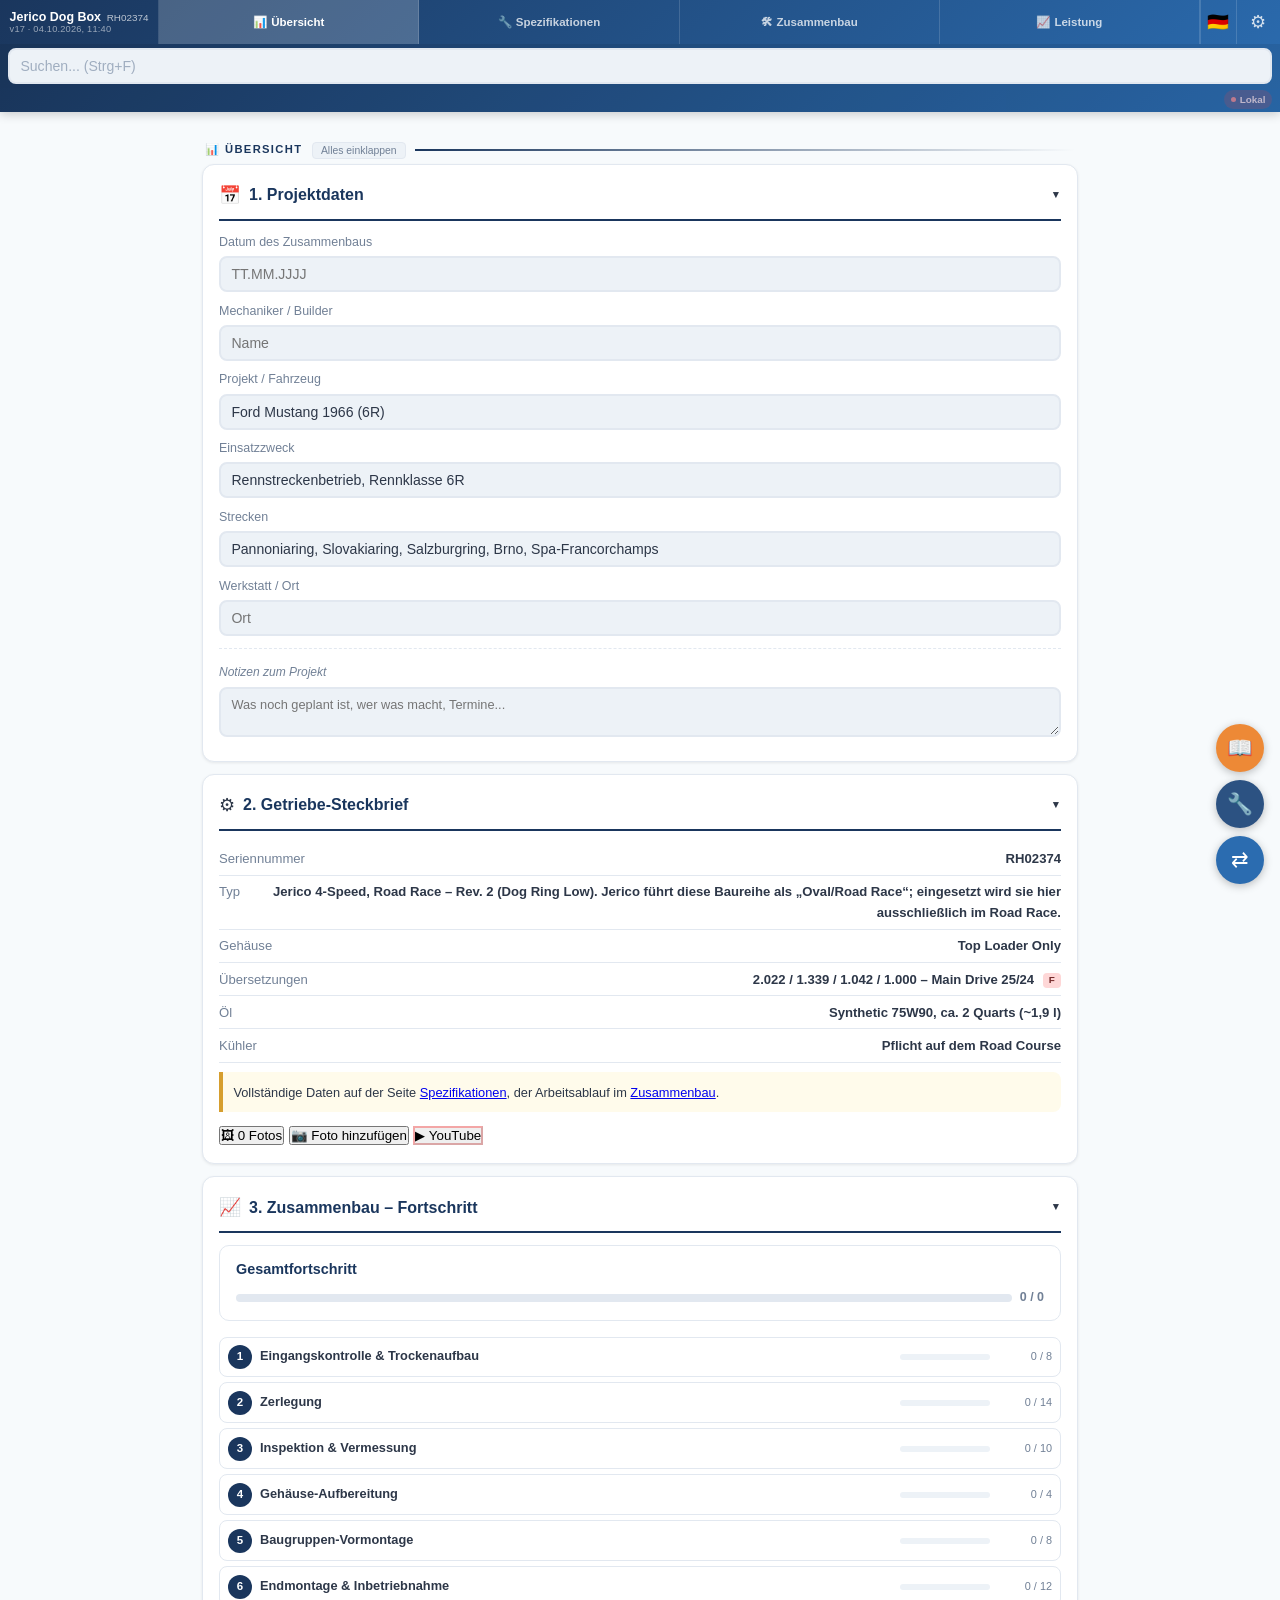
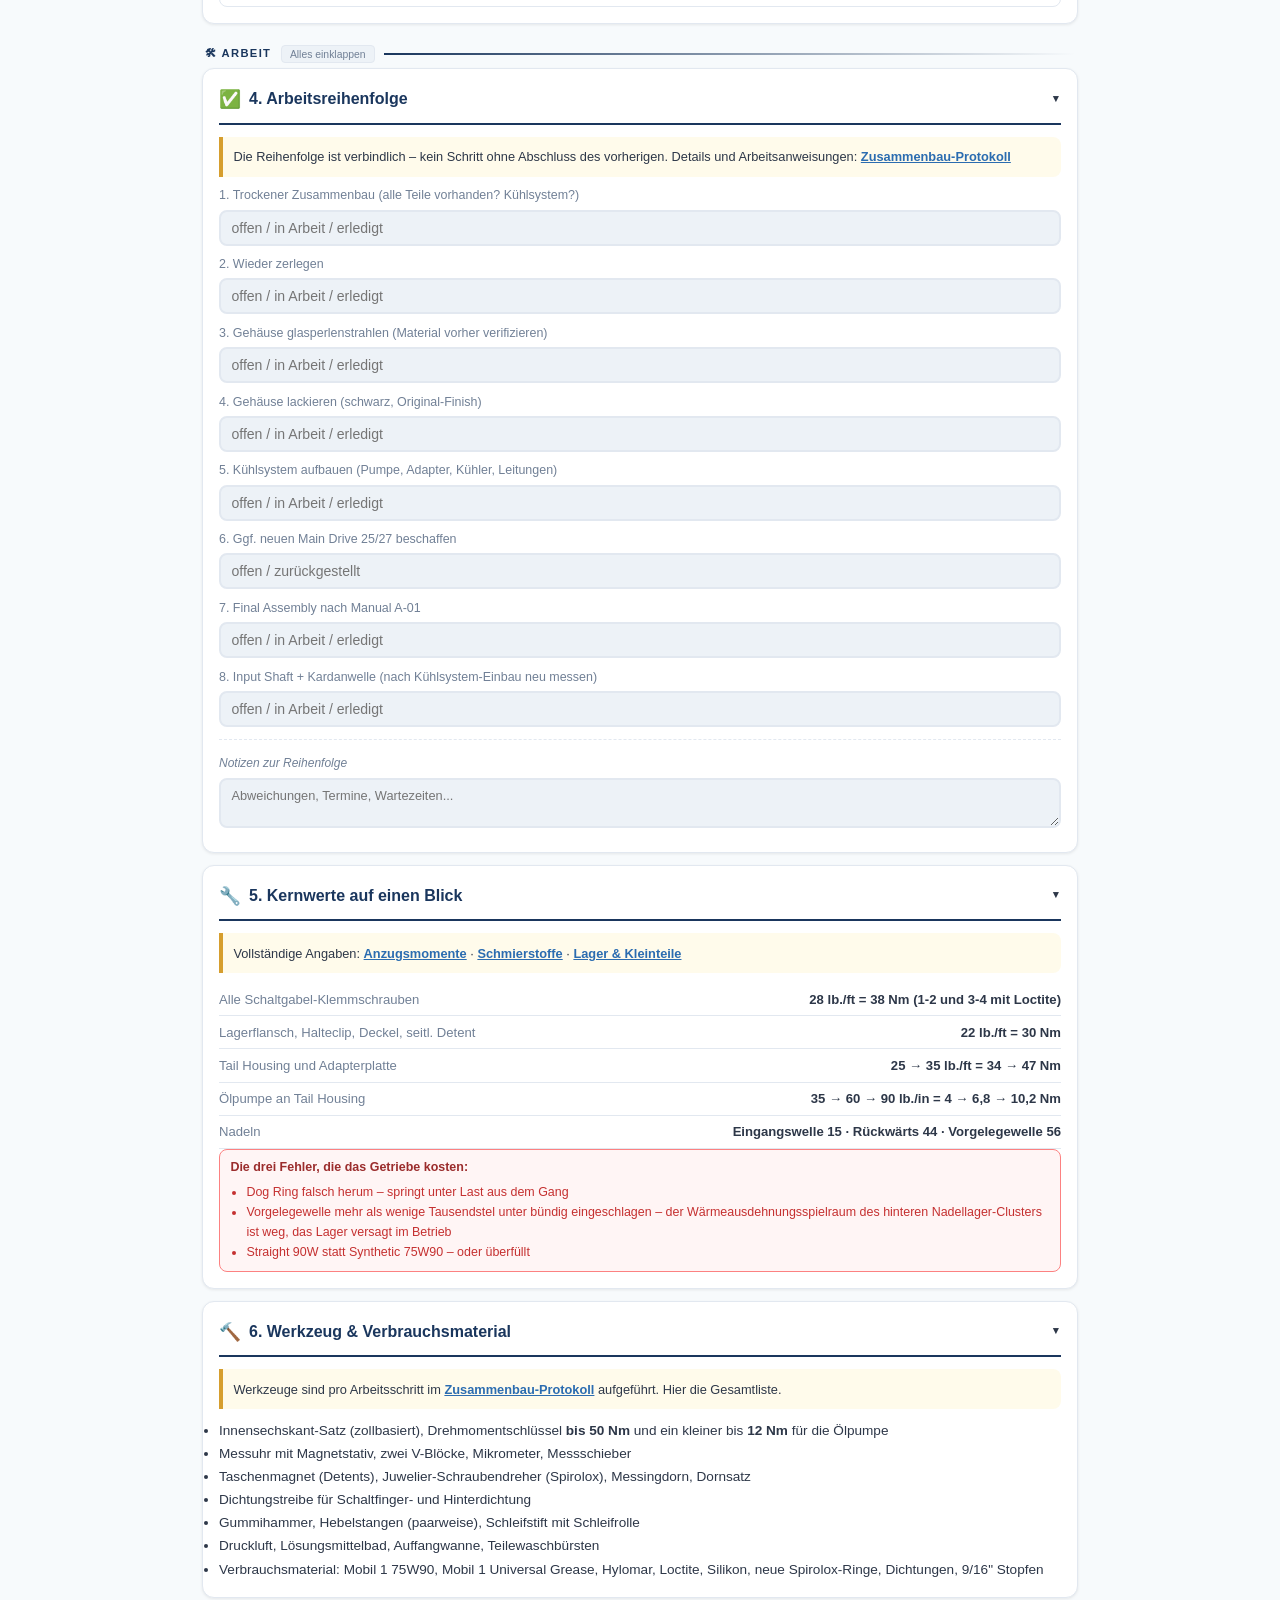
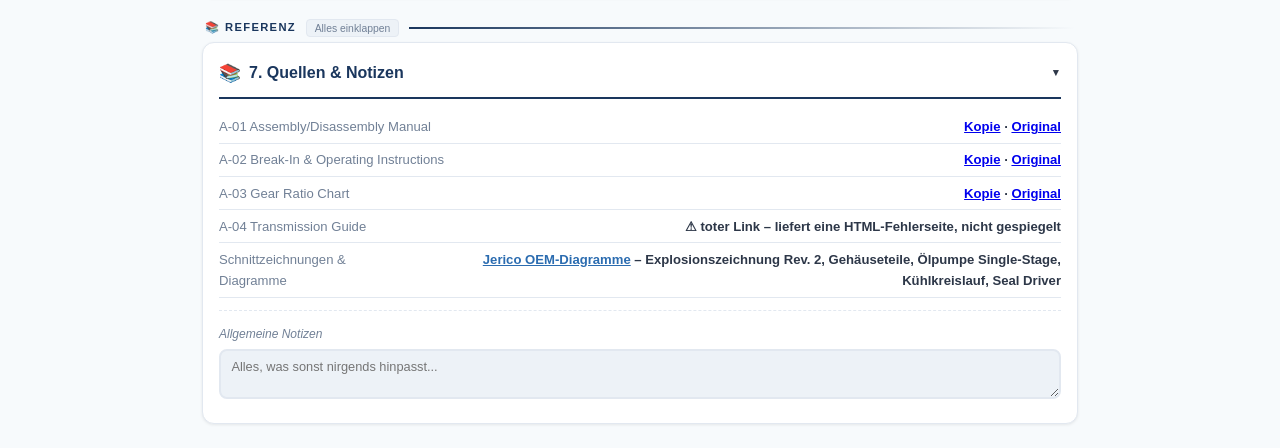
==== commit 865f3bac: "v17: Leistung rechnet mit der Auswahl, Versionswaechter, Kardanwellen-Verfahren Die Leistungsseite t" ====
--- a/index.html
+++ b/index.html
@@ -20,6 +20,7 @@
     <script src="field-sync.js"></script>
     <script src="validation.js"></script>
     <script src="reference.js"></script>
+    <script src="ratios.js"></script>
     <script src="app.js"></script>
 </head>
 <body>
@@ -92,11 +93,9 @@
             <div class="spec-item"><span class="spec-label">Seriennummer</span><span class="spec-value"><strong>RH02374</strong></span></div>
             <div class="spec-item"><span class="spec-label">Typ</span><span class="spec-value">Jerico 4-Speed, Road Race &ndash; Rev. 2 (Dog Ring Low). Jerico f&uuml;hrt diese Baureihe als &bdquo;Oval/Road Race&ldquo;; eingesetzt wird sie hier ausschlie&szlig;lich im Road Race.</span></div>
             <div class="spec-item"><span class="spec-label">Geh&auml;use</span><span class="spec-value">Top Loader Only</span></div>
-            <div class="spec-item"><span class="spec-label">&Uuml;bersetzungen</span><span class="spec-value">2.588 / 1.714 / 1.182 / 1.000 &ndash; Main Drive 22/27</span></div>
+            <div class="spec-item"><span class="spec-label">&Uuml;bersetzungen</span><span class="spec-value" id="ratioKurz">&ndash;</span></div>
             <div class="spec-item"><span class="spec-label">&Ouml;l</span><span class="spec-value">Synthetic 75W90, ca. 2 Quarts (~1,9 l)</span></div>
             <div class="spec-item"><span class="spec-label">K&uuml;hler</span><span class="spec-value">Pflicht auf dem Road Course</span></div>
-            <div class="spec-item"><span class="spec-label">Ersetzt</span><span class="spec-value">Ford Toploader Close Ratio</span></div>
-            <div class="spec-item"><span class="spec-label">Status</span><span class="spec-value"><span class="status-warn">&#128992; Zusammenbau ausstehend</span></span></div>
 
             <div class="info-box">Vollst&auml;ndige Daten auf der Seite <a href="specs.html">Spezifikationen</a>, der Arbeitsablauf im <a href="build-log.html">Zusammenbau</a>.</div>
             <div class="comp-photo-strip" data-comp-gallery="idx_getriebe_photos" data-thumbs="4">
@@ -161,13 +160,12 @@
                 <span class="dash-count" id="dashCount6">0 / 12</span>
             </a>
             </div>
-            <div class="info-box">Der Stand kommt aus dem Build Log dieses Ger&auml;ts. Mit eingerichtetem Cloud Sync ist er auf allen Ger&auml;ten derselbe.</div>
 <script>
 // Fortschritt der Phasen aus den gespeicherten Kapitelst&auml;nden. Die Zuordnung
 // wird beim Erzeugen der Seite aus build-log.html gelesen, damit sie nicht
 // auseinanderlaufen kann.
 (function () {
-    var PHASEN = {"1":["p1_ident","p1_splines","p1_yoke","p1_material","p1_length","p1_dryfit","p1_cooling","p1_teardown_prep"],"2":["p2_topcover","p2_shiftrods","p2_frontretainer","p2_tailhousing","p2_detents","p2_rails","p2_frontclip","p2_cluster_out","p2_shafts_out","p2_reverse_out","p2_cluster_strip","p2_main_strip","p2_dogring_out","p2_clean"],"3":["p3_case","p3_mainshaft","p3_countershaft","p3_gears","p3_ratios","p3_cluster","p3_reverse","p3_dogrings","p3_sliders","p3_bearings","p3_partslist"],"4":["p4_blasting","p4_paint","p4_case_prep","p4_tail_prep"],"5":["p5_cluster","p5_gear2","p5_gear3","p5_input","p5_needles_input","p5_needles_reverse","p5_needles_cluster","p5_mainshaft"],"6":["p6_shiftfingers","p6_reverse_rail","p6_shafts_in","p6_countershaft","p6_rails","p6_interlock","p6_front_retainer","p6_pump","p6_shifter_cover","p6_fill","p6_install","p6_breakin"]};
+    var PHASEN = {"1":["p1_ident","p1_splines","p1_yoke","p1_material","p1_length","p1_dryfit","p1_cooling","p1_teardown_prep"],"2":["p2_topcover","p2_shiftrods","p2_frontretainer","p2_tailhousing","p2_detents","p2_rails","p2_frontclip","p2_cluster_out","p2_shafts_out","p2_reverse_out","p2_cluster_strip","p2_main_strip","p2_dogring_out","p2_clean"],"3":["p3_case","p3_mainshaft","p3_countershaft","p3_gears","p3_ratios","p3_cluster","p3_reverse","p3_dogrings","p3_sliders","p3_bearings","p3_partslist"],"4":["p4_blasting","p4_paint","p4_case_prep","p4_tail_prep"],"5":["p5_cluster","p5_gear2","p5_gear3","p5_input","p5_needles_input","p5_needles_reverse","p5_needles_cluster","p5_mainshaft"],"6":["p6_shiftfingers","p6_reverse_rail","p6_shafts_in","p6_countershaft","p6_rails","p6_interlock","p6_front_retainer","p6_pump","p6_shifter_cover","p6_fill","p6_install","p6_driveshaft","p6_breakin"]};
     document.addEventListener('DOMContentLoaded', function () {
         var daten = {};
         try { daten = JSON.parse(localStorage.getItem('jericoBuildLog') || '{}'); } catch (e) {}
@@ -216,7 +214,6 @@
             <div class="form-group"><label>7. Final Assembly nach Manual A-01</label><input type="text" data-field="todo_6" placeholder="offen / in Arbeit / erledigt" oninput="autoSave()"></div>
             <div class="form-group"><label>8. Input Shaft + Kardanwelle (nach K&uuml;hlsystem-Einbau neu messen)</label><input type="text" data-field="todo_8_shaft" placeholder="offen / in Arbeit / erledigt" oninput="autoSave()"></div>
             <div class="section-comment"><label>Notizen zur Reihenfolge</label><textarea data-field="comment_todo" placeholder="Abweichungen, Termine, Wartezeiten..." oninput="autoSave()"></textarea></div>
-            <div class="info-box"><strong>&#9888; Zu Main Drive:</strong> Ein anderer Main Drive wird erst nach abgeschlossener Systemanalyse gekauft &ndash; Motor-Kennlinie, Fahrzeuggewicht und Streckendaten m&uuml;ssen vorliegen.</div>
     </div>
 </div>
 
@@ -271,11 +268,7 @@
             <div class="spec-item"><span class="spec-label">A-03 Gear Ratio Chart</span><span class="spec-value"><a href="docs/quellen/A-03-jerico-4speed-chart.pdf" target="_blank" rel="noopener">Kopie</a> &middot; <a href="https://www.jericoperformance.com/4speed_chart.pdf" target="_blank" rel="noopener">Original</a></span></div>
             <div class="spec-item"><span class="spec-label">A-04 Transmission Guide</span><span class="spec-value">&#9888; toter Link &ndash; liefert eine HTML-Fehlerseite, nicht gespiegelt</span></div>
 
-            <div class="info-box"><strong>Quellenspiegel:</strong> A-01 bis A-03 liegen als unver&auml;nderte Kopie unter <a href="https://github.com/pahlborn/jerico-dog-box-assembly-manual/tree/main/docs/quellen" target="_blank" rel="noopener">docs/quellen/</a> im Repository, damit sie nicht mit den Herstellerlinks verschwinden. Rechte bei Jerico Performance Products; Spiegelung nur zur Dokumentation dieses einen Getriebes.</div>
             <div class="spec-item"><span class="spec-label">Schnittzeichnungen &amp; Diagramme</span><span class="spec-value"><a href="docs/jerico-diagrams.html" style="color:#2b6cb0;font-weight:600;">Jerico OEM-Diagramme</a> &ndash; Explosionszeichnung Rev. 2, Geh&auml;useteile, &Ouml;lpumpe Single-Stage, K&uuml;hlkreislauf, Seal Driver</span></div>
-            <div class="info-box"><strong>Schnittzeichnungen:</strong> Der Bildteil des Assembly Manuals fehlt im erh&auml;ltlichen PDF. Auf der Jerico-Website waren unter <em>Diagrams and Assemblies</em> Explosionszeichnungen verf&uuml;gbar &ndash; die Website ist seit 2026 nicht erreichbar, die Bilder sind &uuml;ber die <a href="docs/jerico-diagrams.html">Wayback-Machine-Links</a> archiviert. Bilder m&uuml;ssen manuell heruntergeladen werden.</div>
-
-            <div class="info-box">Die urspr&uuml;ngliche Dokumentation liegt in Notion (Quellenregister 02.01.01). Diese Seiten sind die Arbeitsfassung f&uuml;r die Werkbank &ndash; offline nutzbar, mit Messwerten und Fotos.</div>
             <div class="section-comment"><label>Allgemeine Notizen</label><textarea data-field="comment_general" placeholder="Alles, was sonst nirgends hinpasst..." oninput="autoSave()"></textarea></div>
     </div>
 </div>
--- a/styles.css
+++ b/styles.css
@@ -300,6 +300,10 @@
 .ratio-wahl { display: flex; flex-wrap: wrap; gap: 0.6rem; margin-bottom: 0.8rem; }
 .ratio-feld { display: flex; flex-direction: column; gap: 0.2rem; min-width: 170px; flex: 1 1 170px; }
 .ratio-feld label { font-size: 0.72rem; color: var(--text-light); font-weight: 600; }
+/* Der Schalter fuer Setup B steht auf eigener Zeile ueber den Auswahlfeldern,
+   nicht daneben: sonst rutscht er beim Umbruch zwischen die Felder. */
+.ratio-schalter { flex: 1 1 100%; display: flex; align-items: center; gap: 0.4rem;
+    font-size: 0.8rem; font-weight: 600; color: #8b5cf6; cursor: pointer; }
 .ratio-feld select { padding: 0.4rem 0.5rem; border: 1px solid var(--border); border-radius: 6px;
     font-size: 0.82rem; background: #fff; color: var(--text); }
 body.overlay-offen .fab-stack, body.overlay-offen .converter-panel { display: none; }
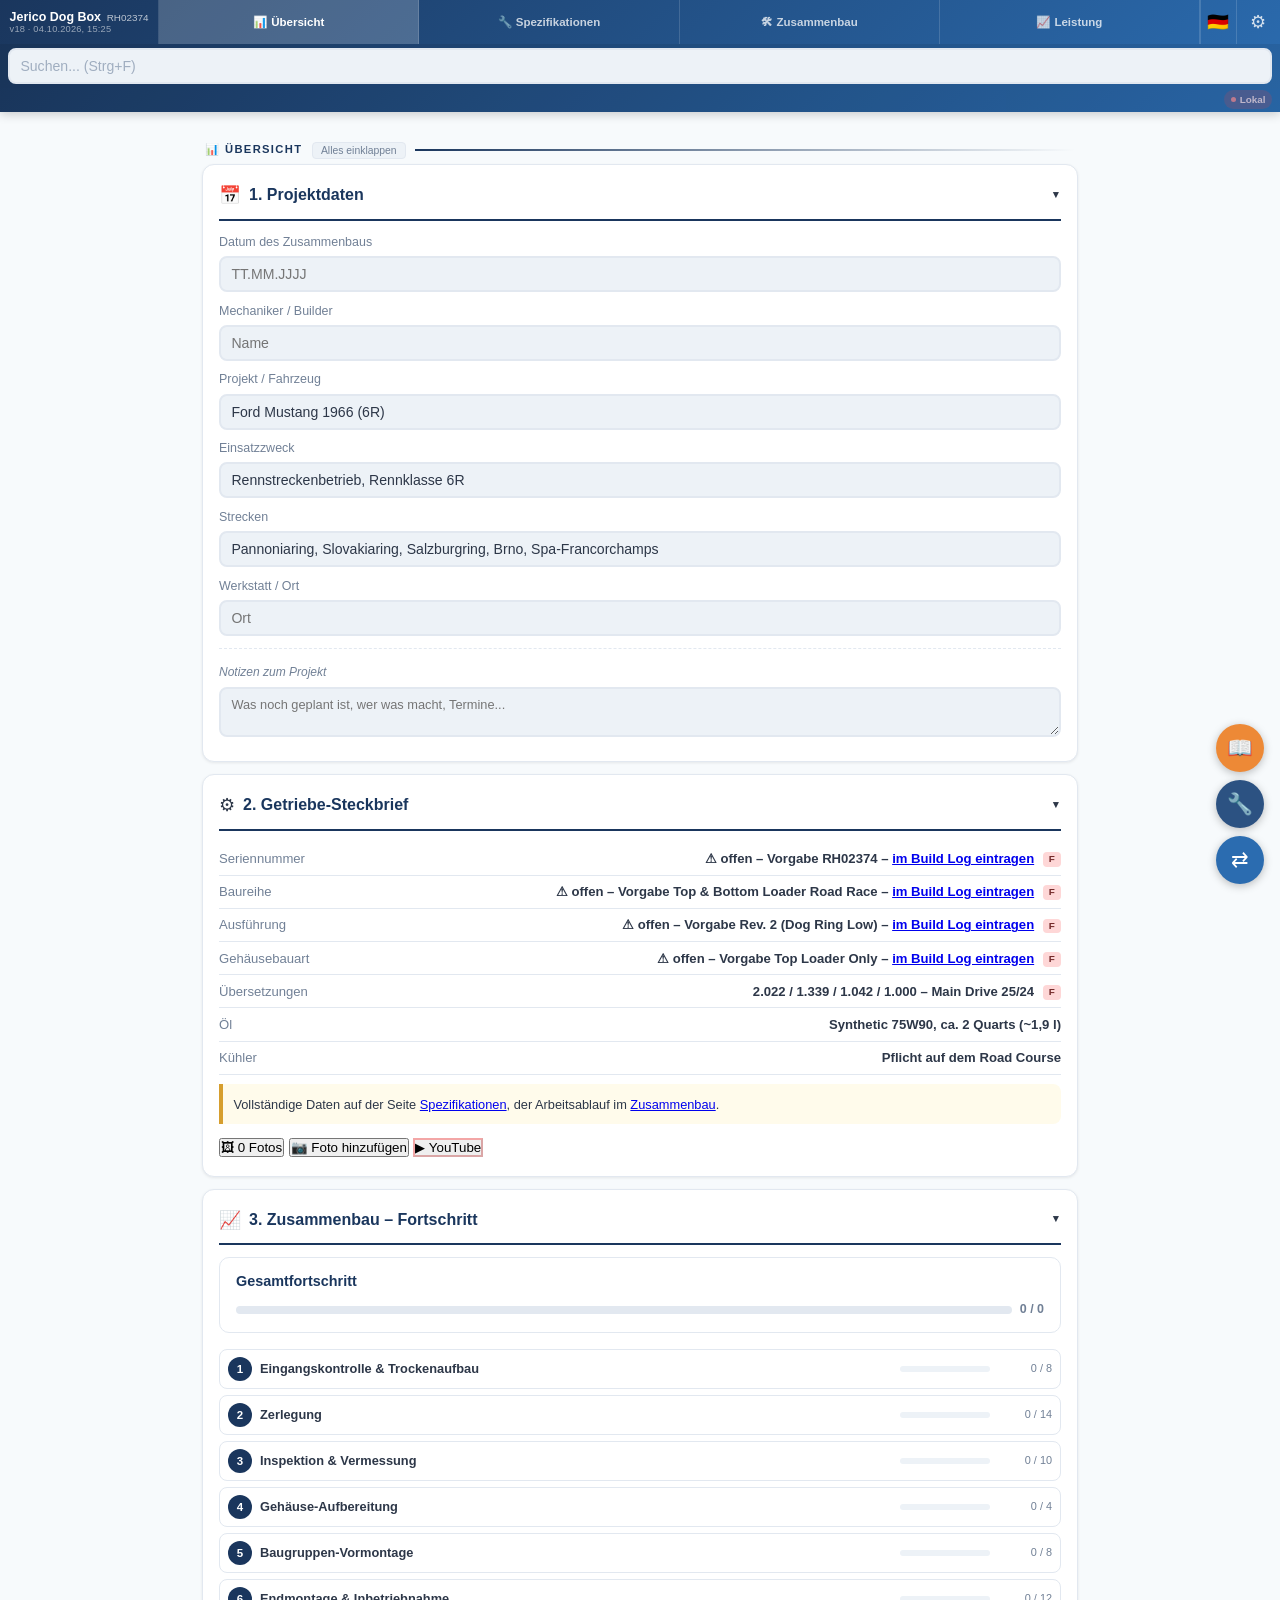
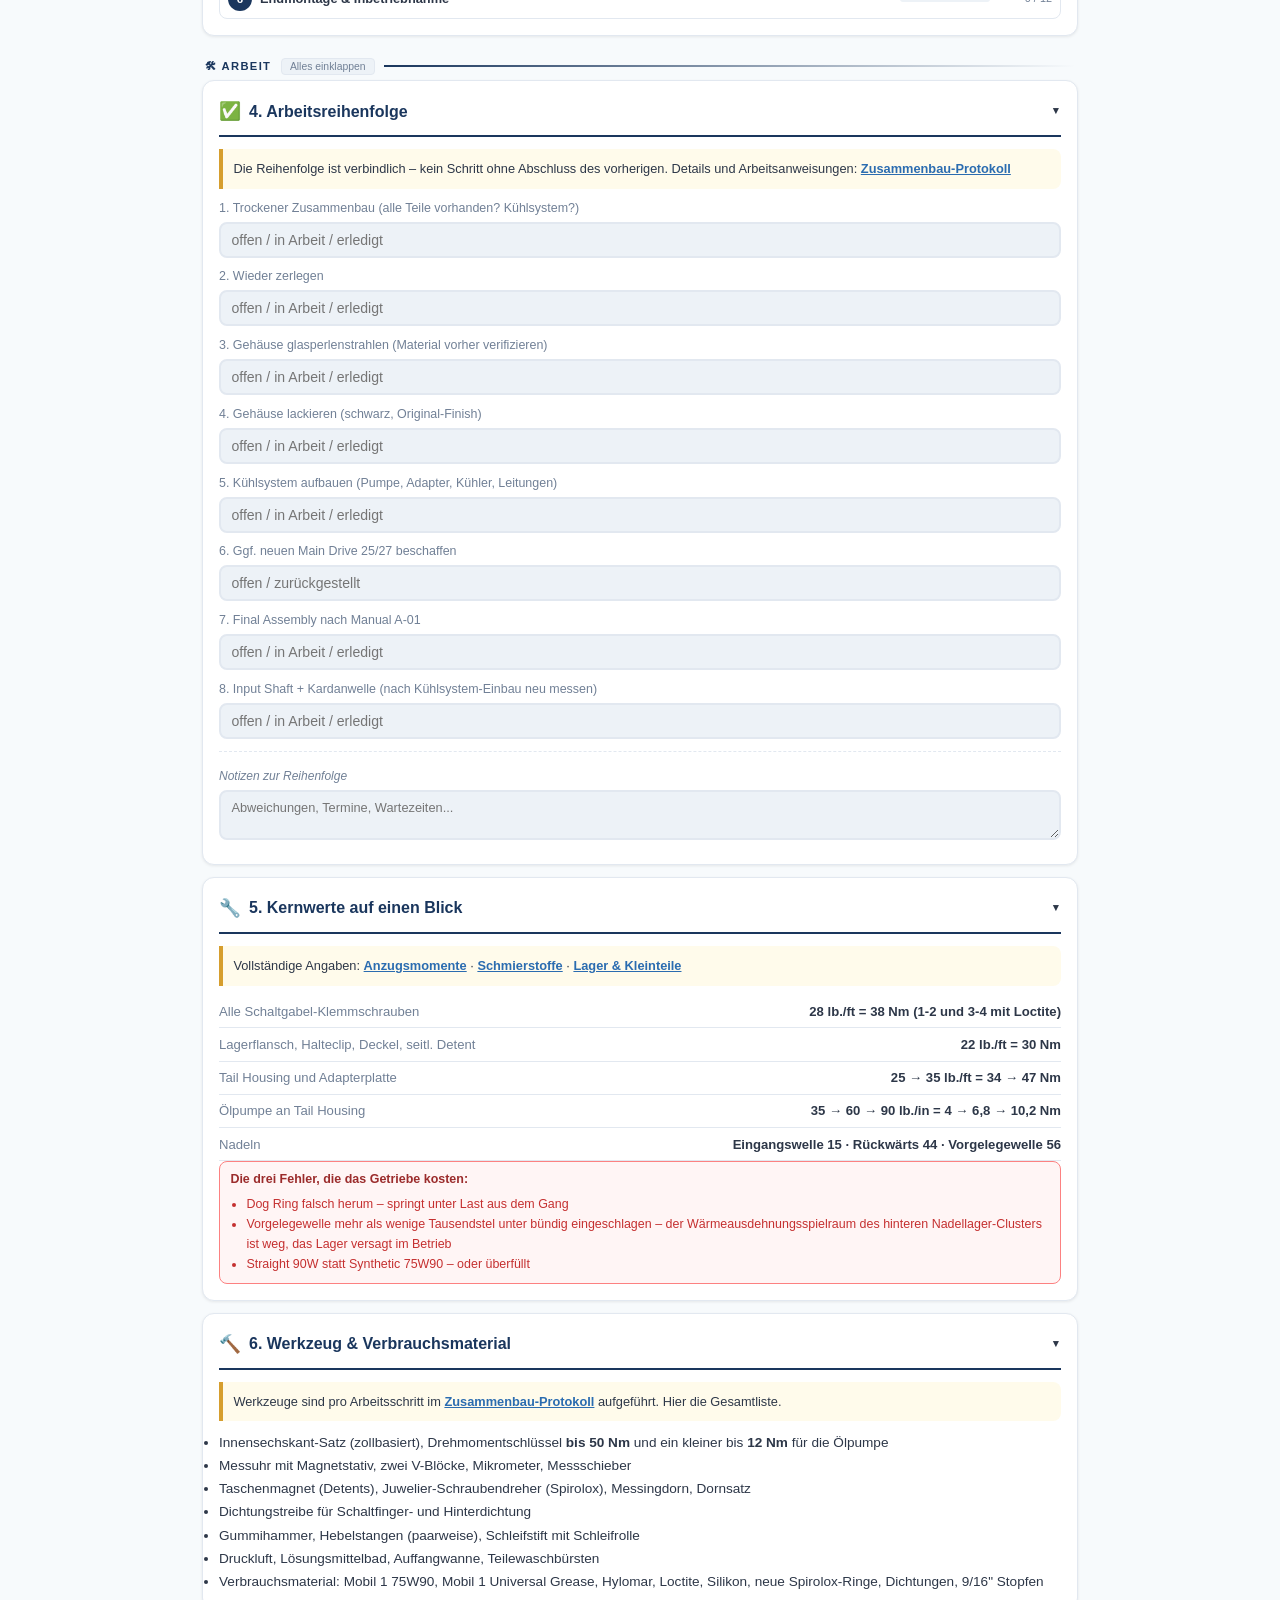
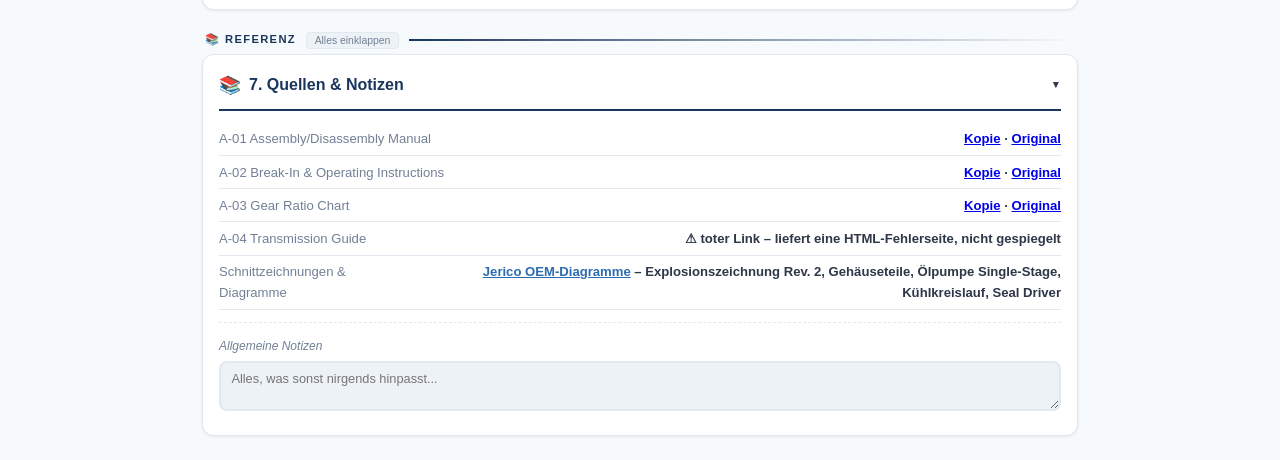
==== commit c7a7c8fe: "v18: Eingetragene Werte wirken Der Kern: in den Spezifikationen stand "26 Spline - Validierung ausst" ====
--- a/index.html
+++ b/index.html
@@ -21,6 +21,7 @@
     <script src="validation.js"></script>
     <script src="reference.js"></script>
     <script src="ratios.js"></script>
+    <script src="befund.js"></script>
     <script src="app.js"></script>
 </head>
 <body>
@@ -90,9 +91,10 @@
         <h2>2. Getriebe-Steckbrief</h2>
     </div>
     <div class="section-body">
-            <div class="spec-item"><span class="spec-label">Seriennummer</span><span class="spec-value"><strong>RH02374</strong></span></div>
-            <div class="spec-item"><span class="spec-label">Typ</span><span class="spec-value">Jerico 4-Speed, Road Race &ndash; Rev. 2 (Dog Ring Low). Jerico f&uuml;hrt diese Baureihe als &bdquo;Oval/Road Race&ldquo;; eingesetzt wird sie hier ausschlie&szlig;lich im Road Race.</span></div>
-            <div class="spec-item"><span class="spec-label">Geh&auml;use</span><span class="spec-value">Top Loader Only</span></div>
+            <div class="spec-item"><span class="spec-label">Seriennummer</span><span class="spec-value" data-befund="p1_case_number" data-vorgabe="RH02374" data-abweichung="warnen" data-quelle="build-log.html#p1_ident_card"></span></div>
+            <div class="spec-item"><span class="spec-label">Baureihe</span><span class="spec-value" data-befund="p1_typ_familie" data-vorgabe="Top &amp; Bottom Loader Road Race" data-quelle="build-log.html#p1_ident_card"></span></div>
+            <div class="spec-item"><span class="spec-label">Ausf&uuml;hrung</span><span class="spec-value" data-befund="p1_typ_rev" data-vorgabe="Rev. 2 (Dog Ring Low)" data-quelle="build-log.html#p1_ident_card"></span></div>
+            <div class="spec-item"><span class="spec-label">Geh&auml;usebauart</span><span class="spec-value" data-befund="p1_typ_gehaeuse" data-vorgabe="Top Loader Only" data-quelle="build-log.html#p1_ident_card"></span></div>
             <div class="spec-item"><span class="spec-label">&Uuml;bersetzungen</span><span class="spec-value" id="ratioKurz">&ndash;</span></div>
             <div class="spec-item"><span class="spec-label">&Ouml;l</span><span class="spec-value">Synthetic 75W90, ca. 2 Quarts (~1,9 l)</span></div>
             <div class="spec-item"><span class="spec-label">K&uuml;hler</span><span class="spec-value">Pflicht auf dem Road Course</span></div>
@@ -165,7 +167,7 @@
 // wird beim Erzeugen der Seite aus build-log.html gelesen, damit sie nicht
 // auseinanderlaufen kann.
 (function () {
-    var PHASEN = {"1":["p1_ident","p1_splines","p1_yoke","p1_material","p1_length","p1_dryfit","p1_cooling","p1_teardown_prep"],"2":["p2_topcover","p2_shiftrods","p2_frontretainer","p2_tailhousing","p2_detents","p2_rails","p2_frontclip","p2_cluster_out","p2_shafts_out","p2_reverse_out","p2_cluster_strip","p2_main_strip","p2_dogring_out","p2_clean"],"3":["p3_case","p3_mainshaft","p3_countershaft","p3_gears","p3_ratios","p3_cluster","p3_reverse","p3_dogrings","p3_sliders","p3_bearings","p3_partslist"],"4":["p4_blasting","p4_paint","p4_case_prep","p4_tail_prep"],"5":["p5_cluster","p5_gear2","p5_gear3","p5_input","p5_needles_input","p5_needles_reverse","p5_needles_cluster","p5_mainshaft"],"6":["p6_shiftfingers","p6_reverse_rail","p6_shafts_in","p6_countershaft","p6_rails","p6_interlock","p6_front_retainer","p6_pump","p6_shifter_cover","p6_fill","p6_install","p6_driveshaft","p6_breakin"]};
+    var PHASEN = {"1":["p1_ident","p1_splines","p1_yoke","p1_material","p1_length","p1_clutch","p1_shifter","p1_dryfit","p1_cooling","p1_teardown_prep"],"2":["p2_topcover","p2_shiftrods","p2_frontretainer","p2_tailhousing","p2_detents","p2_rails","p2_frontclip","p2_cluster_out","p2_shafts_out","p2_reverse_out","p2_cluster_strip","p2_main_strip","p2_dogring_out","p2_clean"],"3":["p3_case","p3_mainshaft","p3_countershaft","p3_gears","p3_ratios","p3_cluster","p3_reverse","p3_dogrings","p3_sliders","p3_bearings","p3_partslist"],"4":["p4_blasting","p4_paint","p4_case_prep","p4_tail_prep"],"5":["p5_cluster","p5_gear2","p5_gear3","p5_input","p5_needles_input","p5_needles_reverse","p5_needles_cluster","p5_mainshaft"],"6":["p6_shiftfingers","p6_reverse_rail","p6_shafts_in","p6_countershaft","p6_rails","p6_interlock","p6_front_retainer","p6_pump","p6_shifter_cover","p6_fill","p6_install","p6_driveshaft","p6_breakin"]};
     document.addEventListener('DOMContentLoaded', function () {
         var daten = {};
         try { daten = JSON.parse(localStorage.getItem('jericoBuildLog') || '{}'); } catch (e) {}
@@ -375,7 +377,7 @@
             <div class="glossary-entry" data-search="top loader bottom loader gehaeuse deckel bodendeckel">
                 <div class="glossary-term">Top Loader / Bottom Loader</div>
                 <div class="glossary-field" data-fidx="3"><span class="glossary-field-label">Was ist das?</span> Wo das Innenleben ins Geh&auml;use kommt: nur von oben (Top Loader Only) oder zus&auml;tzlich durch einen Bodendeckel.</div>
-                <div class="glossary-field" data-fidx="3"><span class="glossary-field-label">Am RH02374:</span> Top Loader Only &ndash; visuell best&auml;tigt. Deshalb entf&auml;llt Schritt 9 der Zerlegung (kein Bodendeckel, kein Sicherungsring am Hauptantriebsclusterrad).</div>
+                <div class="glossary-field" data-fidx="3"><span class="glossary-field-label">Am RH02374:</span> Top Loader Only. Deshalb entf&auml;llt Schritt 9 der Zerlegung (kein Bodendeckel, kein Sicherungsring am Hauptantriebsclusterrad).</div>
                 <div class="glossary-related">Verwandt: Top Cover, Bodendeckel</div>
             </div>
             <div class="glossary-entry" data-search="kupplung schlupf clutch slippage clutchless drag race">
@@ -416,7 +418,7 @@
             <div class="glossary-entry" data-search="main drive hauptantrieb 22 27 uebersetzung ritzel">
                 <div class="glossary-term">Main Drive (Hauptantrieb)</div>
                 <div class="glossary-field" data-fidx="9"><span class="glossary-field-label">Was ist das?</span> Das Zahnradpaar Eingangswelle/Vorgelegewelle, das alle G&auml;nge gemeinsam durchlaufen.</div>
-                <div class="glossary-field" data-fidx="9"><span class="glossary-field-label">Am RH02374:</span> 22 / 27 Z&auml;hne = Faktor 0,815.</div>
+                <div class="glossary-field" data-fidx="9"><span class="glossary-field-label">Am RH02374:</span> abgez&auml;hlt <strong>25 / 24</strong> = Faktor 1,042. Die fr&uuml;her hier genannten 22 / 27 (0,815) k&ouml;nnen keine der dokumentierten &Uuml;bersetzungen erzeugen. Aktueller Stand und Rechner: <a href="specs.html#sec-ratios">Spezifikationen, Kapitel 2</a>.</div>
                 <div class="glossary-related">Verwandt: Gear Ratio, Ratio Chart</div>
             </div>
         </div>
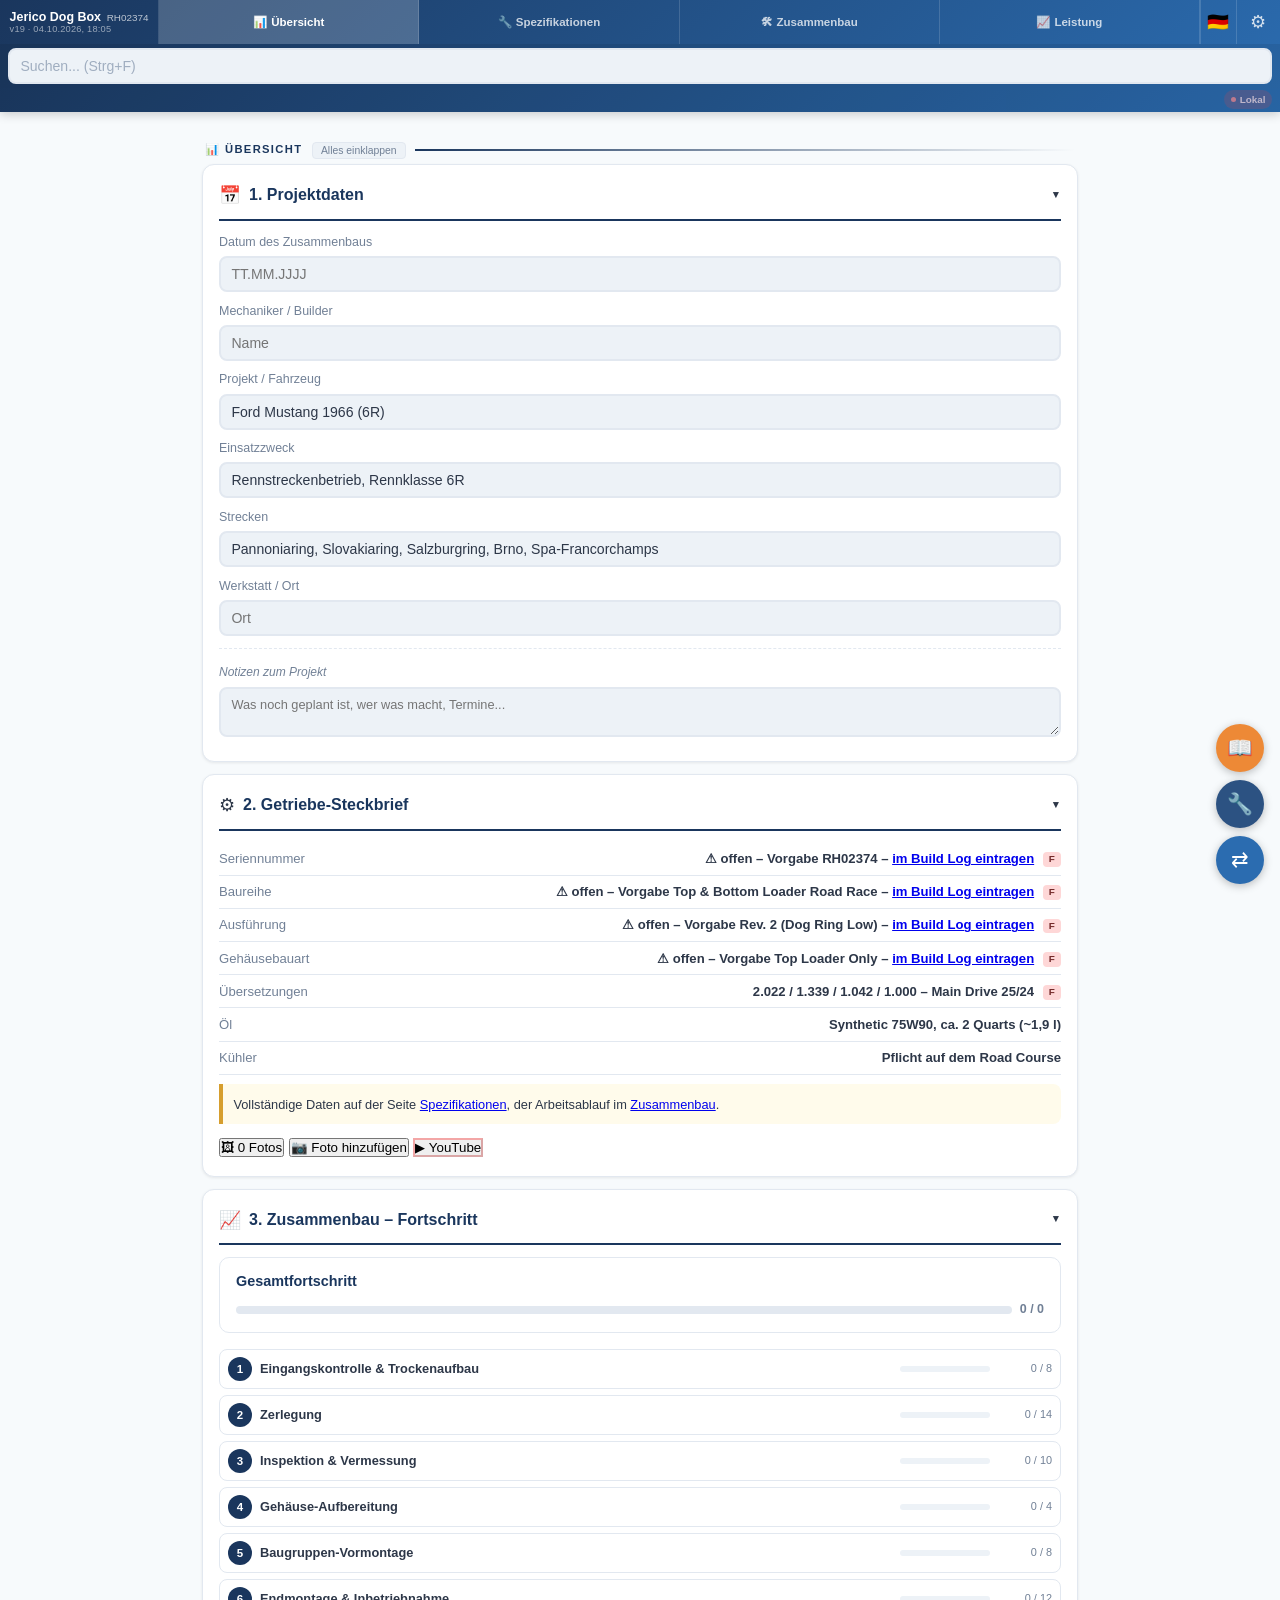
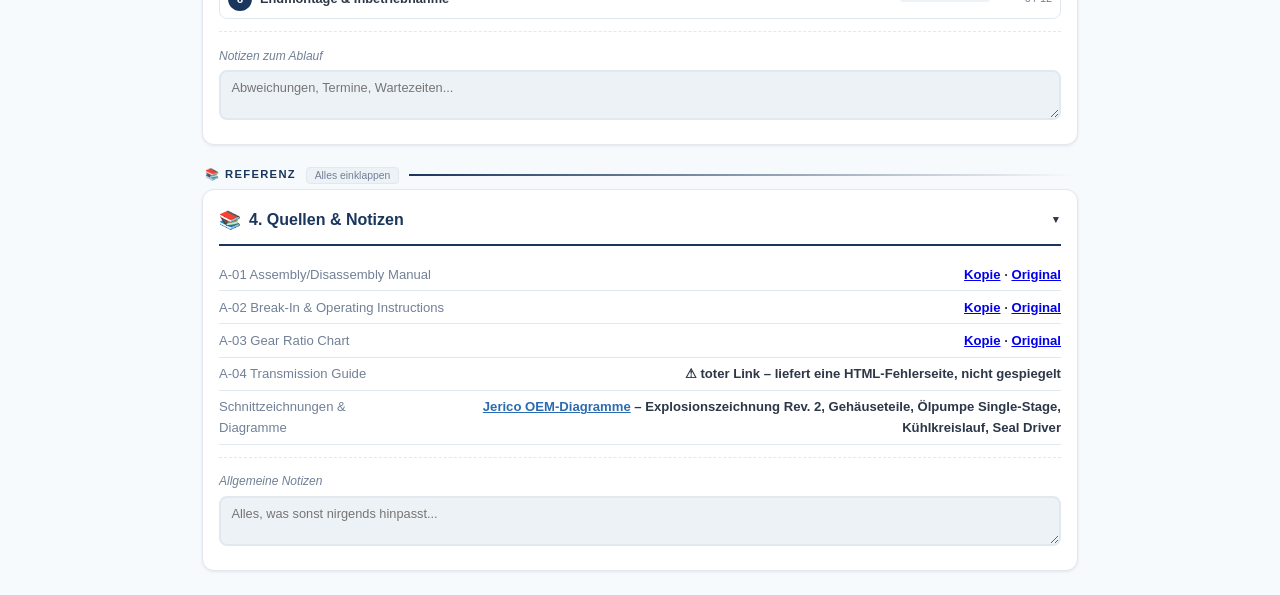
==== commit b9e5a394: "v19: Querschnittliche Wertetabellen aufgeloest Sechs Kapitel entfernt, die dieselben Werte ein zweit" ====
--- a/index.html
+++ b/index.html
@@ -193,67 +193,10 @@
     });
 })();
 </script>
-    </div>
-</div>
-    <div class="group-divider" id="grp-arbeit">
-        <span>&#128736; Arbeit</span>
-        <button class="group-toggle" onclick="toggleGroup(this, 'grp-arbeit')">Alles einklappen</button>
-    </div>
-
-<div class="section" id="sec-todo">
-    <div class="section-header" onclick="toggleSection(this)">
-        <span class="section-icon">&#9989;</span>
-        <h2>4. Arbeitsreihenfolge</h2>
-    </div>
-    <div class="section-body">
-            <div class="info-box">Die Reihenfolge ist verbindlich &ndash; kein Schritt ohne Abschluss des vorherigen. Details und Arbeitsanweisungen: <a href="build-log.html" style="color:#2b6cb0;font-weight:600;">Zusammenbau-Protokoll</a></div>
-            <div class="form-group"><label>1. Trockener Zusammenbau (alle Teile vorhanden? K&uuml;hlsystem?)</label><input type="text" data-field="todo_1" placeholder="offen / in Arbeit / erledigt" oninput="autoSave()"></div>
-            <div class="form-group"><label>2. Wieder zerlegen</label><input type="text" data-field="todo_2" placeholder="offen / in Arbeit / erledigt" oninput="autoSave()"></div>
-            <div class="form-group"><label>3. Geh&auml;use glasperlenstrahlen (Material vorher verifizieren)</label><input type="text" data-field="todo_3" placeholder="offen / in Arbeit / erledigt" oninput="autoSave()"></div>
-            <div class="form-group"><label>4. Geh&auml;use lackieren (schwarz, Original-Finish)</label><input type="text" data-field="todo_4" placeholder="offen / in Arbeit / erledigt" oninput="autoSave()"></div>
-            <div class="form-group"><label>5. K&uuml;hlsystem aufbauen (Pumpe, Adapter, K&uuml;hler, Leitungen)</label><input type="text" data-field="todo_5_cool" placeholder="offen / in Arbeit / erledigt" oninput="autoSave()"></div>
-            <div class="form-group"><label>6. Ggf. neuen Main Drive 25/27 beschaffen</label><input type="text" data-field="todo_5" placeholder="offen / zur&uuml;ckgestellt" oninput="autoSave()"></div>
-            <div class="form-group"><label>7. Final Assembly nach Manual A-01</label><input type="text" data-field="todo_6" placeholder="offen / in Arbeit / erledigt" oninput="autoSave()"></div>
-            <div class="form-group"><label>8. Input Shaft + Kardanwelle (nach K&uuml;hlsystem-Einbau neu messen)</label><input type="text" data-field="todo_8_shaft" placeholder="offen / in Arbeit / erledigt" oninput="autoSave()"></div>
-            <div class="section-comment"><label>Notizen zur Reihenfolge</label><textarea data-field="comment_todo" placeholder="Abweichungen, Termine, Wartezeiten..." oninput="autoSave()"></textarea></div>
-    </div>
-</div>
-
-<div class="section" id="sec-kern">
-    <div class="section-header" onclick="toggleSection(this)">
-        <span class="section-icon">&#128295;</span>
-        <h2>5. Kernwerte auf einen Blick</h2>
-    </div>
-    <div class="section-body">
-            <div class="info-box">Vollst&auml;ndige Angaben: <a href="specs.html#sec-torque" style="color:#2b6cb0;font-weight:600;">Anzugsmomente</a> &middot; <a href="specs.html#sec-lubes" style="color:#2b6cb0;font-weight:600;">Schmierstoffe</a> &middot; <a href="specs.html#sec-parts" style="color:#2b6cb0;font-weight:600;">Lager &amp; Kleinteile</a></div>
-            <div class="spec-item"><span class="spec-label">Alle Schaltgabel-Klemmschrauben</span><span class="spec-value">28 lb./ft = <strong>38 Nm</strong> (1-2 und 3-4 mit Loctite)</span></div>
-            <div class="spec-item"><span class="spec-label">Lagerflansch, Halteclip, Deckel, seitl. Detent</span><span class="spec-value">22 lb./ft = <strong>30 Nm</strong></span></div>
-            <div class="spec-item"><span class="spec-label">Tail Housing und Adapterplatte</span><span class="spec-value">25 &rarr; 35 lb./ft = <strong>34 &rarr; 47 Nm</strong></span></div>
-            <div class="spec-item"><span class="spec-label">&Ouml;lpumpe an Tail Housing</span><span class="spec-value">35 &rarr; 60 &rarr; 90 lb./<strong>in</strong> = 4 &rarr; 6,8 &rarr; 10,2 Nm</span></div>
-            <div class="spec-item"><span class="spec-label">Nadeln</span><span class="spec-value">Eingangswelle 15 &middot; R&uuml;ckw&auml;rts 44 &middot; Vorgelegewelle 56</span></div>
-
-            <div class="warning-box"><strong>Die drei Fehler, die das Getriebe kosten:</strong><ul style="margin:0.3rem 0 0 1rem;"><li>Dog Ring falsch herum &ndash; springt unter Last aus dem Gang</li><li>Vorgelegewelle mehr als wenige Tausendstel unter b&uuml;ndig eingeschlagen &ndash; der W&auml;rmeausdehnungsspielraum des hinteren Nadellager-Clusters ist weg, das Lager versagt im Betrieb</li><li>Straight 90W statt Synthetic 75W90 &ndash; oder &uuml;berf&uuml;llt</li></ul></div>
-    </div>
-</div>
-
-<div class="section" id="sec-werkzeug">
-    <div class="section-header" onclick="toggleSection(this)">
-        <span class="section-icon">&#128296;</span>
-        <h2>6. Werkzeug &amp; Verbrauchsmaterial</h2>
-    </div>
-    <div class="section-body">
-            <div class="info-box">Werkzeuge sind pro Arbeitsschritt im <a href="build-log.html" style="color:#2b6cb0;font-weight:600;">Zusammenbau-Protokoll</a> aufgef&uuml;hrt. Hier die Gesamtliste.</div>
-            <ul style="font-size:0.85rem;line-height:1.7;">
-                <li>Innensechskant-Satz (zollbasiert), Drehmomentschl&uuml;ssel <strong>bis 50 Nm</strong> und ein kleiner bis <strong>12 Nm</strong> f&uuml;r die &Ouml;lpumpe</li>
-                <li>Messuhr mit Magnetstativ, zwei V-Bl&ouml;cke, Mikrometer, Messschieber</li>
-                <li>Taschenmagnet (Detents), Juwelier-Schraubendreher (Spirolox), Messingdorn, Dornsatz</li>
-                <li>Dichtungstreibe f&uuml;r Schaltfinger- und Hinterdichtung</li>
-                <li>Gummihammer, Hebelstangen (paarweise), Schleifstift mit Schleifrolle</li>
-                <li>Druckluft, L&ouml;sungsmittelbad, Auffangwanne, Teilewaschb&uuml;rsten</li>
-                <li>Verbrauchsmaterial: Mobil 1 75W90, Mobil 1 Universal Grease, Hylomar, Loctite, Silikon, neue Spirolox-Ringe, Dichtungen, 9/16&quot; Stopfen</li>
-            </ul>
-    </div>
-</div>
+                <div class="section-comment"><label>Notizen zum Ablauf</label><textarea data-field="comment_todo" placeholder="Abweichungen, Termine, Wartezeiten..." oninput="autoSave()"></textarea></div>
+</div>
+</div>
+
     <div class="group-divider" id="grp-referenz">
         <span>&#128218; Referenz</span>
         <button class="group-toggle" onclick="toggleGroup(this, 'grp-referenz')">Alles einklappen</button>
@@ -262,7 +205,7 @@
 <div class="section" id="sec-quellen">
     <div class="section-header" onclick="toggleSection(this)">
         <span class="section-icon">&#128218;</span>
-        <h2>7. Quellen &amp; Notizen</h2>
+        <h2>4. Quellen &amp; Notizen</h2>
     </div>
     <div class="section-body">
             <div class="spec-item"><span class="spec-label">A-01 Assembly/Disassembly Manual</span><span class="spec-value"><a href="docs/quellen/A-01-jerico-assembly-manual.pdf" target="_blank" rel="noopener">Kopie</a> &middot; <a href="https://images.carid.com/jerico/items/pdf/jerico-manual.pdf" target="_blank" rel="noopener">Original</a></span></div>
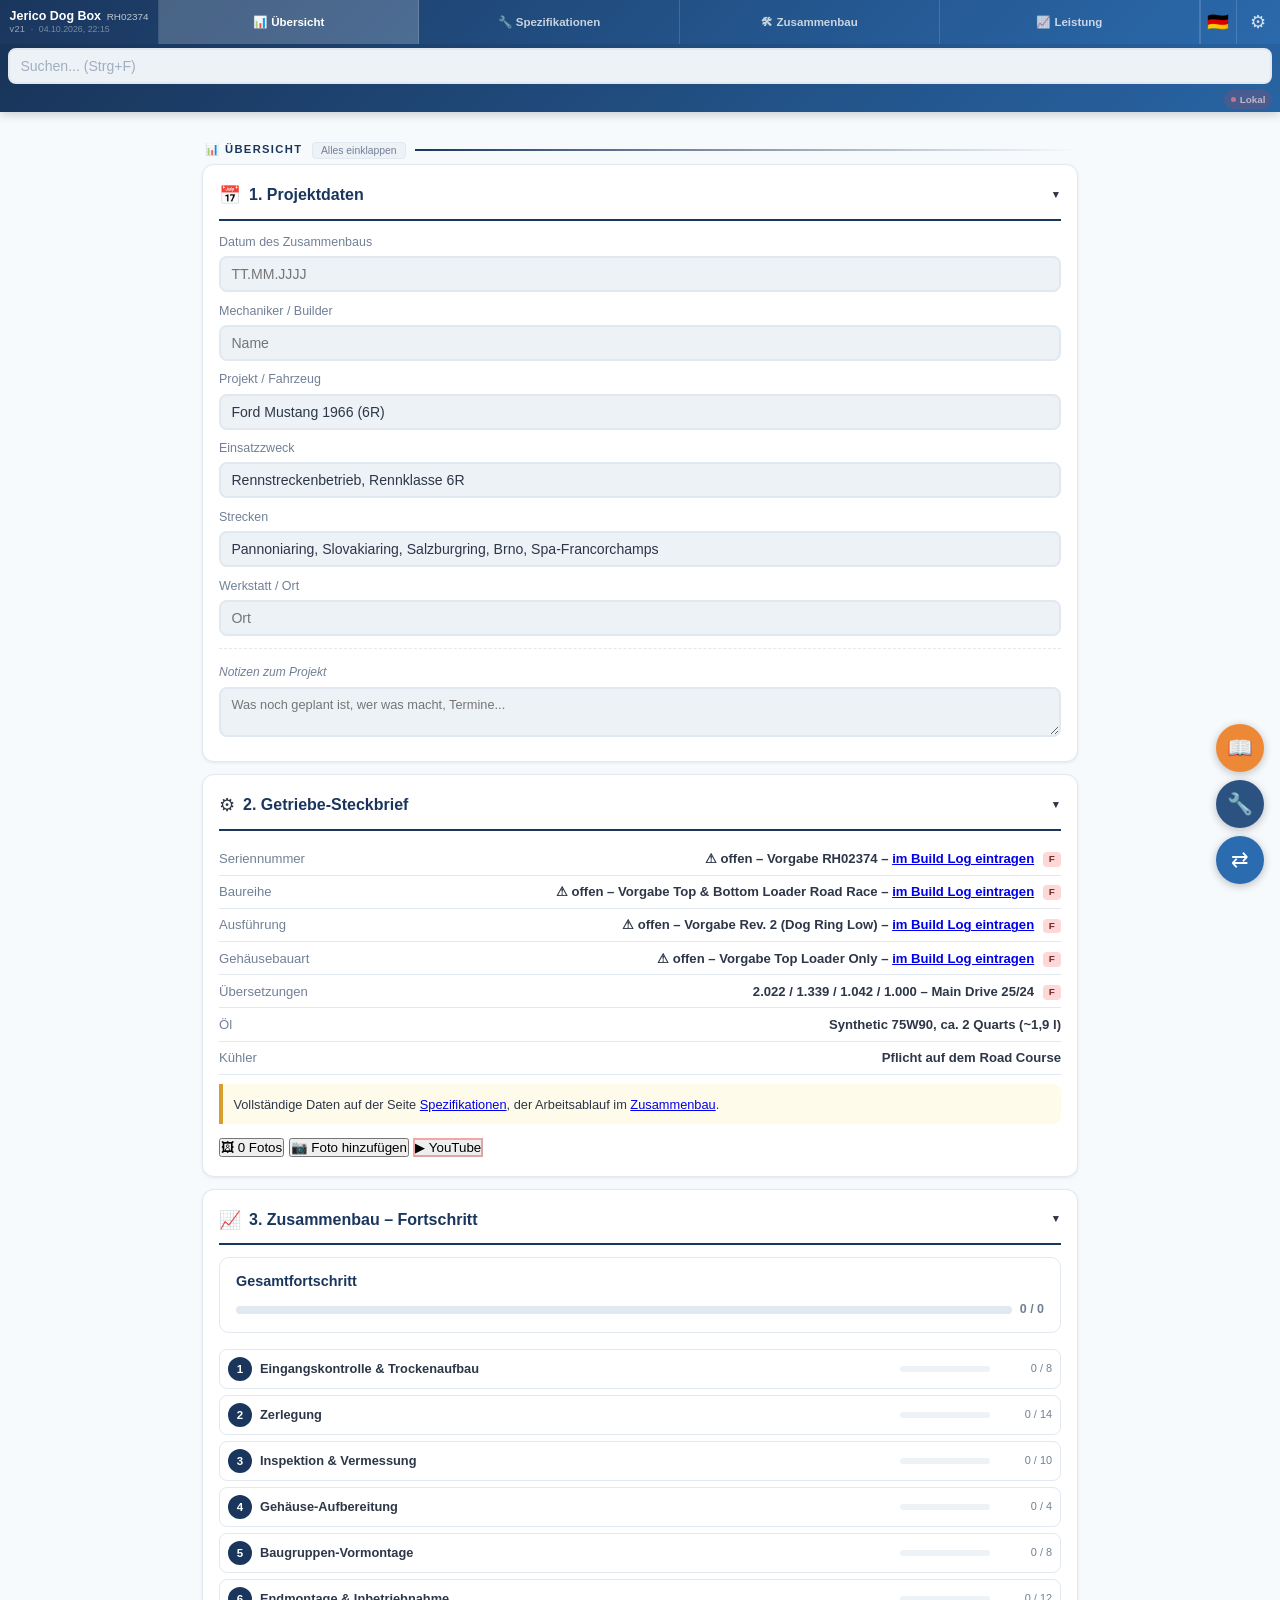
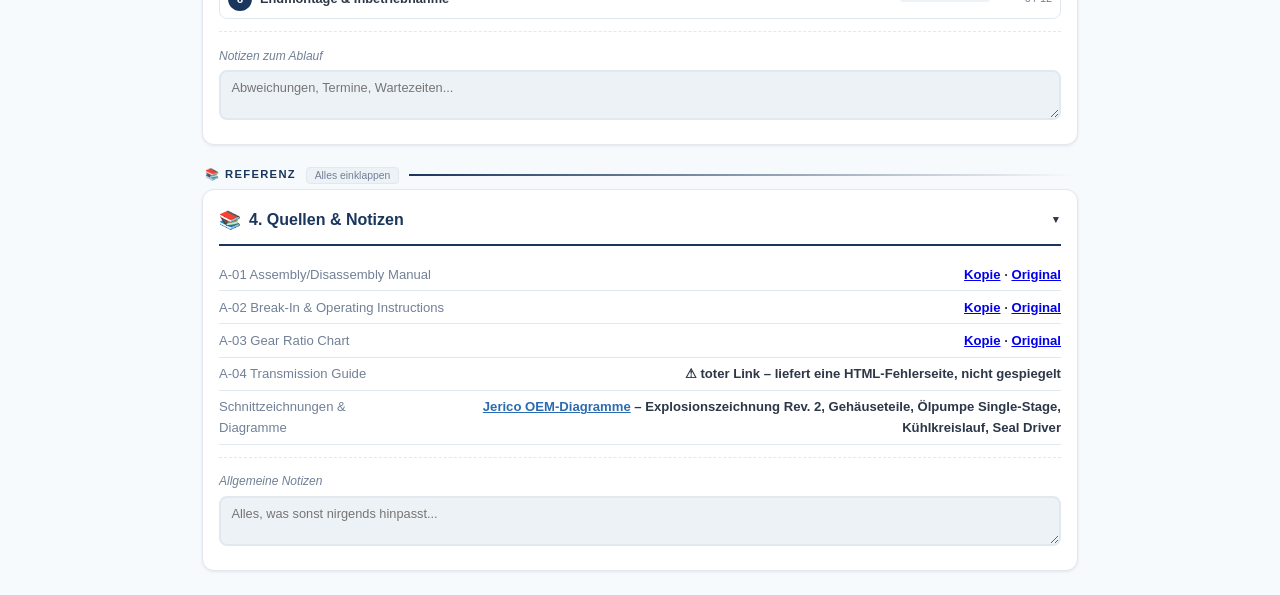
==== commit 1694650b: "v21: Kopfzeile und Einstieg wie im Schwesterprojekt Auf dem Telefon bestand die Kopfzeile nur aus vi" ====
--- a/index.html
+++ b/index.html
@@ -28,7 +28,7 @@
 
 <div class="header">
     <div class="header-row">
-        <a href="index.html" class="header-title" style="text-decoration:none;color:white;"><span class="ht-name">Jerico Dog Box<span class="ht-sub">RH02374</span></span><span class="ht-version" id="appVersion" onclick="openChangelog()" title="Release-Dokumentation"></span></a>
+        <a href="index.html" class="header-title" style="text-decoration:none;color:white;"><span class="ht-name">Jerico Dog Box<span class="ht-sub">RH02374</span></span><span class="ht-meta" onclick="openChangelog()" title="Release-Dokumentation"><span class="ht-version" id="appVersion"></span><span class="ht-built"></span></span></a>
         <a class="nav-item active" href="index.html" title="Übersicht"><span class="nav-icon">&#128202;</span><span class="nav-label">Übersicht</span></a>
         <a class="nav-item" href="specs.html" title="Spezifikationen"><span class="nav-icon">&#128295;</span><span class="nav-label">Spezifikationen</span></a>
         <a class="nav-item" href="build-log.html" title="Zusammenbau"><span class="nav-icon">&#128736;</span><span class="nav-label">Zusammenbau</span></a>
@@ -45,7 +45,7 @@
                 <button onclick="document.getElementById('importFile').click();closeToolMenu()" style="display:block;width:100%;text-align:left;padding:0.5rem 0.75rem;border:none;background:none;color:var(--text);font-size:0.78rem;cursor:pointer;">&#128228; Import</button>
                 <button onclick="window.print();closeToolMenu()" style="display:block;width:100%;text-align:left;padding:0.5rem 0.75rem;border:none;background:none;color:var(--text);font-size:0.78rem;cursor:pointer;">&#128424; Drucken</button>
                 <div style="height:1px;background:#e2e8f0;margin:0.2rem 0;"></div>
-                <button type="button" class="menu-version" onclick="openChangelog();closeToolMenu()" title="Release-Dokumentation">Version <span class="app-version"></span> &rsaquo;</button>
+                <button type="button" class="menu-version" onclick="openChangelog();closeToolMenu()" title="Release-Dokumentation">Version <span class="app-version"></span><span class="app-built"></span> &rsaquo;</button>
             </div>
         </div>
         <input type="file" id="importFile" accept=".json" style="display:none" onchange="importJSON(event)">
--- a/styles.css
+++ b/styles.css
@@ -36,6 +36,13 @@
 .header-title .ht-name { display: block; line-height: 1.15; }
 .header-title .ht-sub { font-size: 0.62rem; opacity: 0.7; margin-left: 0.35rem; font-weight: 400; }
 .header-title .ht-version { font-size: 0.58rem; opacity: 0.55; font-weight: 400; line-height: 1.1; letter-spacing: 0.02em; }
+.header-title .ht-meta { display: flex; align-items: baseline; gap: 0.35rem; min-width: 0; cursor: pointer; }
+.header-title .ht-built { font-size: 0.55rem; opacity: 0.4; font-weight: 400; line-height: 1.1; white-space: nowrap; }
+.header-title .ht-built::before { content: '\00B7'; margin-right: 0.35rem; }
+.header-title .ht-built:empty { display: none; }
+.menu-version .app-built { margin-left: 0.35rem; font-size: 0.7rem; opacity: 0.6; font-weight: 400; }
+.menu-version .app-built::before { content: '\00B7'; margin-right: 0.35rem; }
+.menu-version .app-built:empty { display: none; }
 .nav-item {
             flex: 1; display: flex; align-items: center; justify-content: center; gap: 0.25rem;
             height: 100%; padding: 0 0.3rem; color: rgba(255,255,255,0.75); font-size: 0.72rem;
@@ -506,23 +513,23 @@
         .toast { position: fixed; bottom: 1.5rem; left: 50%; transform: translateX(-50%) translateY(100px); background: var(--primary); color: white; padding: 0.65rem 1.3rem; border-radius: 10px; font-size: 0.82rem; font-weight: 500; box-shadow: 0 4px 15px rgba(0,0,0,0.2); z-index: 10000; transition: transform 0.3s ease; display: flex; align-items: center; max-width: calc(100vw - 2rem); }
         .toast-error { background: #c53030; }
 /* ---- Mobile ---- */
+        /* Vier Navigationspunkte plus Titel passen schmal nicht nebeneinander.
+           Bis v20 wich dafuer der Titel - damit verschwanden auf dem Telefon
+           auch Version und Freigabezeitpunkt, und die Kopfzeile bestand nur
+           noch aus vier Symbolen. Jetzt weichen stattdessen die
+           Navigationsbeschriftungen: ein Symbol bleibt erkennbar, eine
+           namenlose Seite nicht. So haelt es das Schwesterprojekt auch. */
         @media (max-width: 600px) {
             .header-title { font-size: 0.7rem; padding: 0 0.4rem; }
-            .header-title span { display: none; }
             .nav-item { font-size: 0.65rem; padding: 0 0.15rem; min-width: 0; overflow: hidden; }
-        }
-        /* Vier Navigationspunkte plus Titel passen unter ~520px nicht mehr
-           nebeneinander - der Titel weicht, die Startseite bleibt ueber
-           "Uebersicht" erreichbar. */
+            .nav-item .nav-label { display: none; }
+            .nav-item .nav-icon { font-size: 1.05rem; }
+        }
         @media (max-width: 520px) {
-            .header-title { display: none; }
-            .nav-item { font-size: 0.62rem; }
+            .header-title { font-size: 0.66rem; padding: 0 0.35rem; }
+            .header-title .ht-sub { display: none; }
             .container { padding: 0.4rem; }
             .section { padding: 0.75rem; }
-        }
-@media (max-width: 430px) {
-            .nav-item .nav-label { display: none; }
-            .nav-item .nav-icon { font-size: 1rem; }
         }
 @media print {
             .header { position: static; }
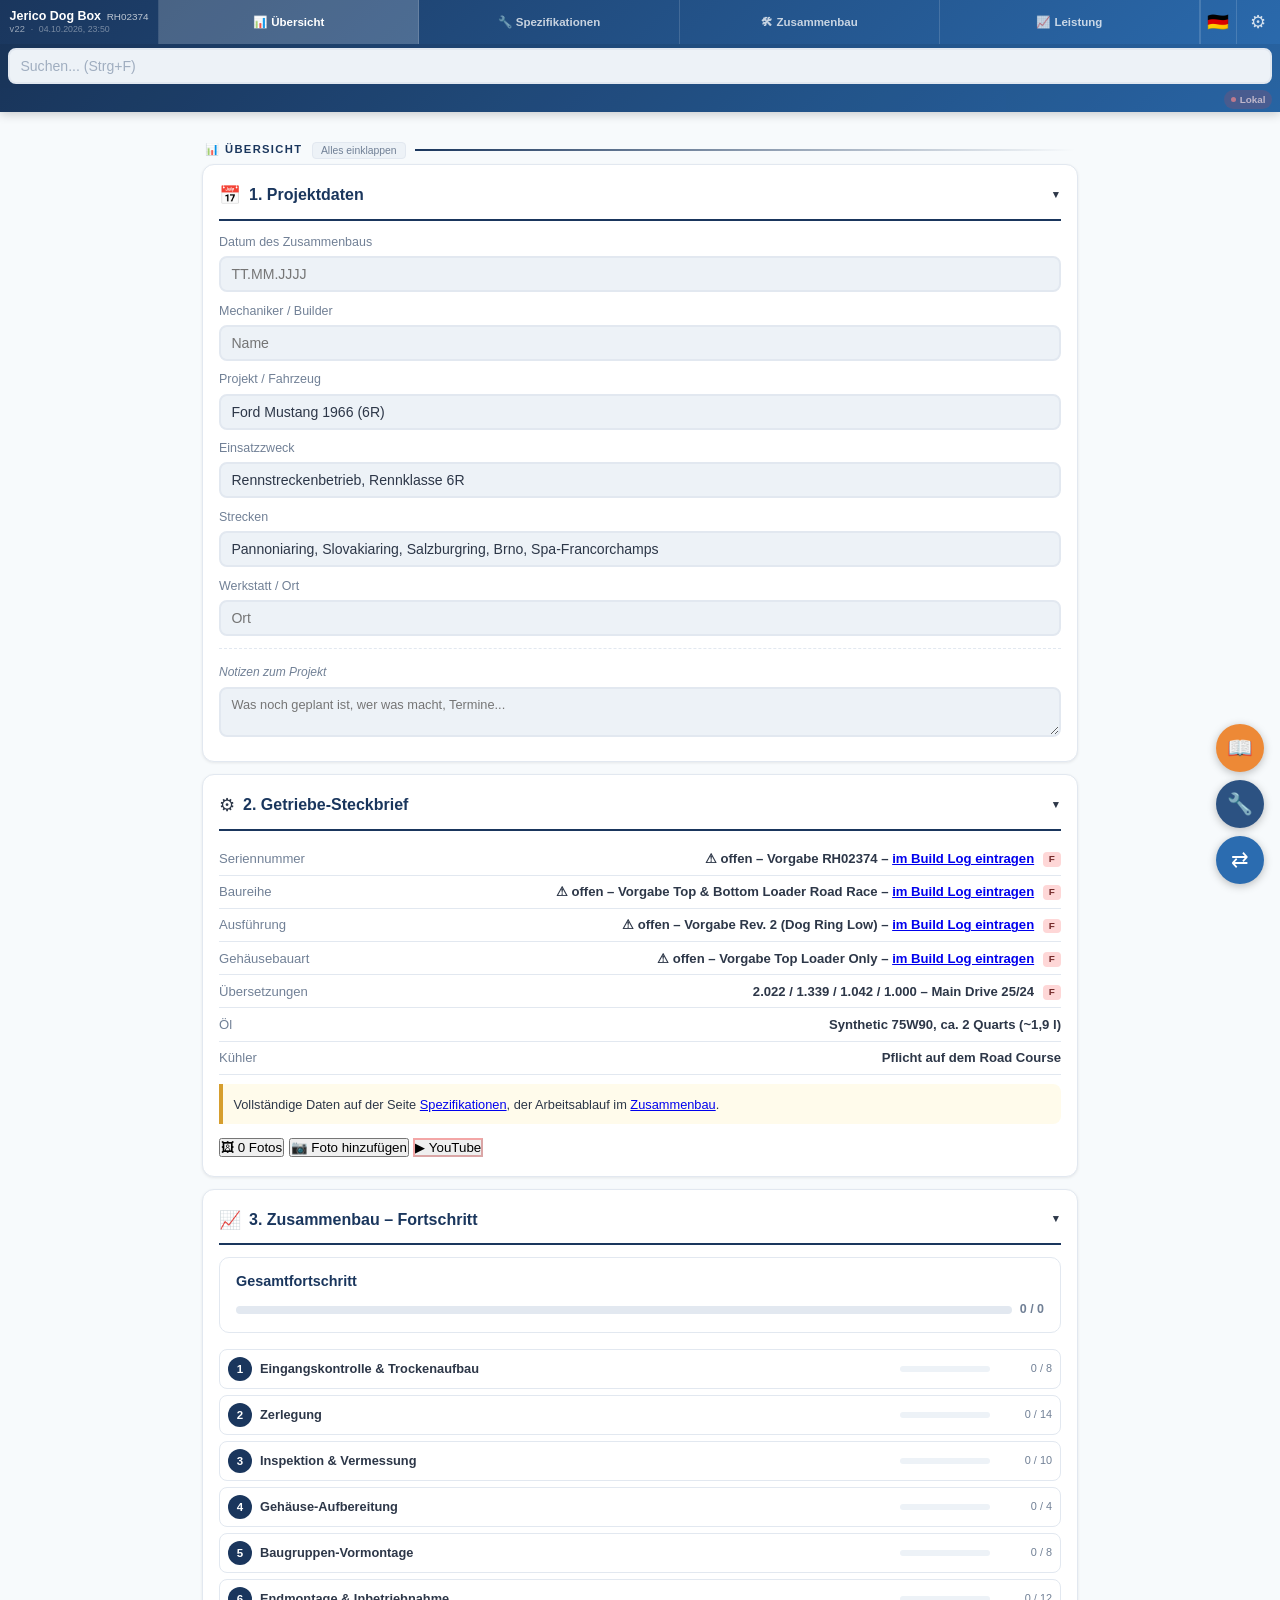
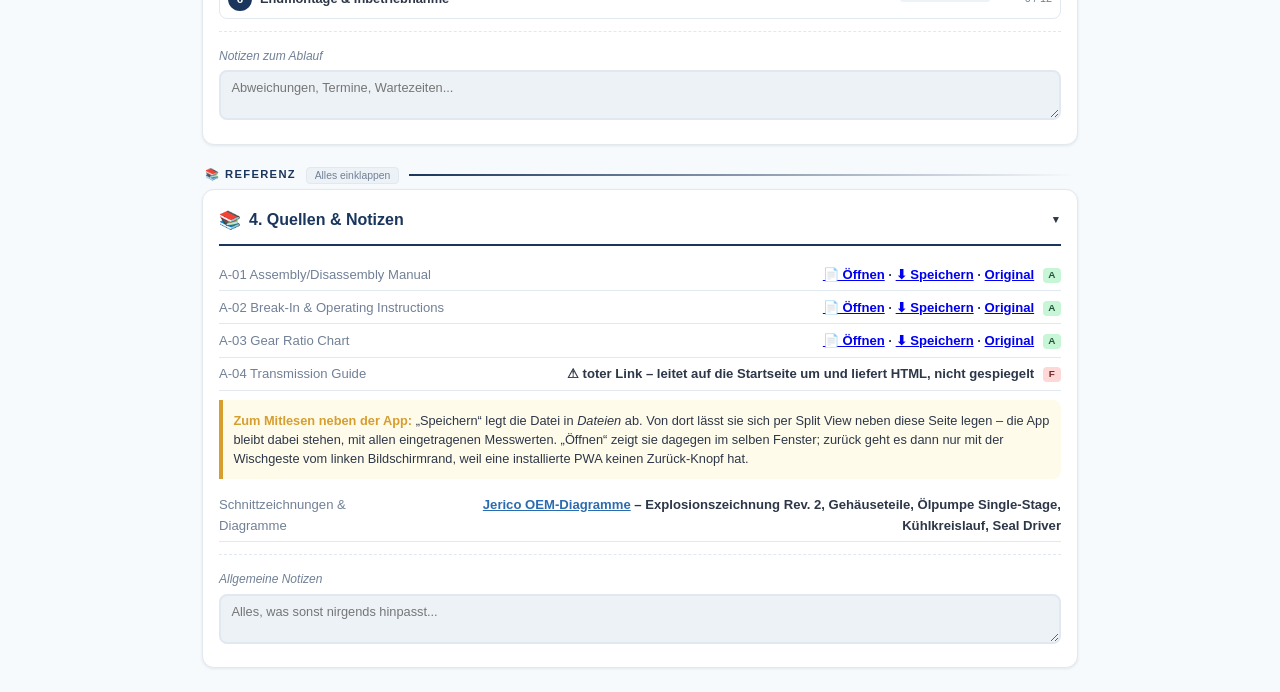
==== commit 7ca3c49c: "v22: Glossar einmal statt viermal, Quellen zum Mitnehmen Das Glossar lag als Markup in allen vier Se" ====
--- a/index.html
+++ b/index.html
@@ -22,6 +22,7 @@
     <script src="reference.js"></script>
     <script src="ratios.js"></script>
     <script src="befund.js"></script>
+    <script src="glossar.js"></script>
     <script src="app.js"></script>
 </head>
 <body>
@@ -208,10 +209,16 @@
         <h2>4. Quellen &amp; Notizen</h2>
     </div>
     <div class="section-body">
-            <div class="spec-item"><span class="spec-label">A-01 Assembly/Disassembly Manual</span><span class="spec-value"><a href="docs/quellen/A-01-jerico-assembly-manual.pdf" target="_blank" rel="noopener">Kopie</a> &middot; <a href="https://images.carid.com/jerico/items/pdf/jerico-manual.pdf" target="_blank" rel="noopener">Original</a></span></div>
-            <div class="spec-item"><span class="spec-label">A-02 Break-In &amp; Operating Instructions</span><span class="spec-value"><a href="docs/quellen/A-02-jerico-breakin-sheet.pdf" target="_blank" rel="noopener">Kopie</a> &middot; <a href="https://images.carid.com/jerico/items/pdf/breakin-instruction-sheet.pdf" target="_blank" rel="noopener">Original</a></span></div>
-            <div class="spec-item"><span class="spec-label">A-03 Gear Ratio Chart</span><span class="spec-value"><a href="docs/quellen/A-03-jerico-4speed-chart.pdf" target="_blank" rel="noopener">Kopie</a> &middot; <a href="https://www.jericoperformance.com/4speed_chart.pdf" target="_blank" rel="noopener">Original</a></span></div>
-            <div class="spec-item"><span class="spec-label">A-04 Transmission Guide</span><span class="spec-value">&#9888; toter Link &ndash; liefert eine HTML-Fehlerseite, nicht gespiegelt</span></div>
+            <div class="spec-item"><span class="spec-label">A-01 Assembly/Disassembly Manual</span><span class="spec-value"><a href="docs/quellen/A-01-jerico-assembly-manual.pdf" target="_blank" rel="noopener">&#128196; &Ouml;ffnen</a> &middot; <a href="docs/quellen/A-01-jerico-assembly-manual.pdf" download>&#11015; Speichern</a> &middot; <a href="https://images.carid.com/jerico/items/pdf/jerico-manual.pdf" target="_blank" rel="noopener">Original</a> <span class="src src-a">A</span></span></div>
+            <div class="spec-item"><span class="spec-label">A-02 Break-In &amp; Operating Instructions</span><span class="spec-value"><a href="docs/quellen/A-02-jerico-breakin-sheet.pdf" target="_blank" rel="noopener">&#128196; &Ouml;ffnen</a> &middot; <a href="docs/quellen/A-02-jerico-breakin-sheet.pdf" download>&#11015; Speichern</a> &middot; <a href="https://images.carid.com/jerico/items/pdf/breakin-instruction-sheet.pdf" target="_blank" rel="noopener">Original</a> <span class="src src-a">A</span></span></div>
+            <div class="spec-item"><span class="spec-label">A-03 Gear Ratio Chart</span><span class="spec-value"><a href="docs/quellen/A-03-jerico-4speed-chart.pdf" target="_blank" rel="noopener">&#128196; &Ouml;ffnen</a> &middot; <a href="docs/quellen/A-03-jerico-4speed-chart.pdf" download>&#11015; Speichern</a> &middot; <a href="https://jericoperformance.com/4speed_chart.pdf" target="_blank" rel="noopener">Original</a> <span class="src src-a">A</span></span></div>
+            <div class="spec-item"><span class="spec-label">A-04 Transmission Guide</span><span class="spec-value">&#9888; toter Link &ndash; leitet auf die Startseite um und liefert HTML, nicht gespiegelt <span class="src src-f">F</span></span></div>
+            <div class="info-box"><strong>Zum Mitlesen neben der App:</strong> &bdquo;Speichern&ldquo; legt die
+            Datei in <em>Dateien</em> ab. Von dort l&auml;sst sie sich per Split View neben diese Seite
+            legen &ndash; die App bleibt dabei stehen, mit allen eingetragenen Messwerten.
+            &bdquo;&Ouml;ffnen&ldquo; zeigt sie dagegen im selben Fenster; zur&uuml;ck geht es dann nur
+            mit der Wischgeste vom linken Bildschirmrand, weil eine installierte PWA keinen
+            Zur&uuml;ck-Knopf hat.</div>
 
             <div class="spec-item"><span class="spec-label">Schnittzeichnungen &amp; Diagramme</span><span class="spec-value"><a href="docs/jerico-diagrams.html" style="color:#2b6cb0;font-weight:600;">Jerico OEM-Diagramme</a> &ndash; Explosionszeichnung Rev. 2, Geh&auml;useteile, &Ouml;lpumpe Single-Stage, K&uuml;hlkreislauf, Seal Driver</span></div>
             <div class="section-comment"><label>Allgemeine Notizen</label><textarea data-field="comment_general" placeholder="Alles, was sonst nirgends hinpasst..." oninput="autoSave()"></textarea></div>
@@ -300,201 +307,7 @@
             <button class="glossary-cat-btn" onclick="filterCategory(this,'cat-abk')" data-cat="cat-abk">Abk&uuml;rzungen &amp; Teilenummern</button>
         </div>
     </div>
-    <div class="glossary-body" id="glossaryBody">
-        <div class="glossary-category" data-cat="cat-grund">
-            <div class="glossary-category-title">1. Grundbegriffe</div>
-            <div class="glossary-entry" data-search="dog box klauengetriebe renngetriebe synchron">
-                <div class="glossary-term">Dog Box (Klauengetriebe)</div>
-                <div class="glossary-field" data-fidx="1"><span class="glossary-field-label">Was ist das?</span> Ein Getriebe ohne Synchronringe. Die G&auml;nge werden &uuml;ber Klauen (Dogs) formschl&uuml;ssig verbunden.</div>
-                <div class="glossary-field" data-fidx="1"><span class="glossary-field-label">Einfach gesagt:</span> Statt sanft anzugleichen rasten die Z&auml;hne hart ineinander &ndash; schnell, laut, verschleissfreudig bei falscher Bedienung.</div>
-                <div class="glossary-field" data-fidx="1"><span class="glossary-field-label">Warum?</span> Schaltzeit und Belastbarkeit. Ein Synchronring w&auml;re das schwache Glied im Rennbetrieb.</div>
-                <div class="glossary-related">Verwandt: Dog Ring, Schiebemuffe, Innennabe</div>
-            </div>
-            <div class="glossary-entry" data-search="dog ring klauenring mitnehmer 34 37 zaehne keilwelle">
-                <div class="glossary-term">Dog Ring (Klauenring)</div>
-                <div class="glossary-field" data-fidx="2"><span class="glossary-field-label">Was ist das?</span> Der aufgekeilte Ring mit den Mitnehmerklauen, &uuml;ber den ein Gang eingelegt wird. Im RH02374: 34 Z&auml;hne am 2. Gang, 37 Z&auml;hne am 3. Gang und auf der Eingangswelle.</div>
-                <div class="glossary-field" data-fidx="2"><span class="glossary-field-label">Einbaurichtung:</span> Die <strong>breitere Zahnfl&auml;che zeigt nach aussen, weg vom Zahnrad</strong>. Neuere Ringe: die gefaste Fl&auml;che liegt am Zahnrad an.</div>
-                <div class="glossary-field" data-fidx="2"><span class="glossary-field-label">Warum?</span> Falsch herum eingebaut springt das Getriebe unter Last aus dem Gang.</div>
-                <div class="glossary-related">Verwandt: Spirolox, Schiebemuffe, Innennabe</div>
-            </div>
-            <div class="glossary-entry" data-search="top loader bottom loader gehaeuse deckel bodendeckel">
-                <div class="glossary-term">Top Loader / Bottom Loader</div>
-                <div class="glossary-field" data-fidx="3"><span class="glossary-field-label">Was ist das?</span> Wo das Innenleben ins Geh&auml;use kommt: nur von oben (Top Loader Only) oder zus&auml;tzlich durch einen Bodendeckel.</div>
-                <div class="glossary-field" data-fidx="3"><span class="glossary-field-label">Am RH02374:</span> Top Loader Only. Deshalb entf&auml;llt Schritt 9 der Zerlegung (kein Bodendeckel, kein Sicherungsring am Hauptantriebsclusterrad).</div>
-                <div class="glossary-related">Verwandt: Top Cover, Bodendeckel</div>
-            </div>
-            <div class="glossary-entry" data-search="kupplung schlupf clutch slippage clutchless drag race">
-                <div class="glossary-term">Kupplungsschlupf &ndash; wof&uuml;r die Regel gilt</div>
-                <div class="glossary-field" data-fidx="4"><span class="glossary-field-label">Der Satz:</span> &bdquo;CLUTCH SLIPPAGE IS A MUST&ldquo; steht im Jerico Break-In-Sheet.</div>
-                <div class="glossary-field" data-fidx="4"><span class="glossary-field-label">Wo er steht:</span> Ausschlie&szlig;lich unter der &Uuml;berschrift <em>FOR CLUTCHLESS DRAG RACE TRANSMISSIONS ONLY</em> &ndash; im Abschnitt zur Abstimmung der Kupplung eines <strong>clutchless Drag-Race-Getriebes</strong>.</div>
-                <div class="glossary-field" data-fidx="4"><span class="glossary-field-label">Folge f&uuml;r RH02374:</span> Daraus l&auml;sst sich <strong>keine</strong> allgemeine Vorgabe f&uuml;r dieses Oval/Road-Race-Getriebe ableiten. Schaltstrategie und Kupplungsbenutzung sind gesondert zu kl&auml;ren.</div>
-                <div class="glossary-related">Verwandt: Dog Box, Break-In</div>
-            </div>
-            <div class="glossary-entry" data-search="road race oval revision 2 dog ring low typ">
-                <div class="glossary-term">Road Race (Rev. 2)</div>
-                <div class="glossary-field" data-fidx="5"><span class="glossary-field-label">Was ist das?</span> Die Bauvariante des RH02374: Revision 2, Dog Ring Low. Jerico f&uuml;hrt die Baureihe unter &bdquo;Oval/Road Race&ldquo;; dieses Getriebe wird ausschlie&szlig;lich im Road Race eingesetzt.</div>
-                <div class="glossary-field" data-fidx="5"><span class="glossary-field-label">Folge:</span> Im Manual gelten die Abschnitte &bdquo;Winston Cup und Road Race&ldquo; &ndash; nicht die Drag-Race-Varianten.</div>
-                <div class="glossary-related">Verwandt: Kuehlerpflicht, 75W90</div>
-            </div>
-        </div>
-        <div class="glossary-category" data-cat="cat-wellen">
-            <div class="glossary-category-title">2. Wellen &amp; Zahnr&auml;der</div>
-            <div class="glossary-entry" data-search="input shaft eingangswelle spline keilwelle kupplung 26">
-                <div class="glossary-term">Eingangswelle (Input Shaft)</div>
-                <div class="glossary-field" data-fidx="6"><span class="glossary-field-label">Was ist das?</span> Die Welle von der Kupplung ins Getriebe. Tr&auml;gt den 37-Z&auml;hne-Dog-Ring und das Hauptantriebsritzel.</div>
-                <div class="glossary-field" data-fidx="6"><span class="glossary-field-label">Am RH02374:</span> Ford Input Shaft, 26 Spline &ndash; <strong>noch zu validieren</strong> (nachz&auml;hlen).</div>
-                <div class="glossary-field" data-fidx="6"><span class="glossary-field-label">Drehrichtung:</span> Motordrehrichtung = Eingangswelle im Uhrzeigersinn.</div>
-                <div class="glossary-related">Verwandt: Main Drive, Pilotlager, Bellhousing</div>
-            </div>
-            <div class="glossary-entry" data-search="main shaft hauptwelle ausgangswelle schlag rundlauf">
-                <div class="glossary-term">Hauptwelle (Main Shaft)</div>
-                <div class="glossary-field" data-fidx="7"><span class="glossary-field-label">Was ist das?</span> Die Ausgangswelle, auf der 1., 2. und 3. Gang mit ihren Nadellagern sitzen.</div>
-                <div class="glossary-field" data-fidx="7"><span class="glossary-field-label">Schlagwerte:</span> Eine brauchbare Welle hat <strong>im Mittel ca. 0,0015&quot; (0,038 mm)</strong> Schlag je Lagersitz &ndash; das ist der &uuml;bliche Wert, keine Grenze. Nach dem Richten nennt Jerico eine harte Grenze: <strong>h&ouml;chstens 0,003&quot; (0,076 mm)</strong> je Lagersitz.</div>
-                <div class="glossary-related">Verwandt: Nadellager, Anlaufscheibe, V-Bloecke</div>
-            </div>
-            <div class="glossary-entry" data-search="cluster countershaft vorgelegewelle zahnradsatz">
-                <div class="glossary-term">Vorgelegewelle (Cluster Shaft)</div>
-                <div class="glossary-field" data-fidx="8"><span class="glossary-field-label">Was ist das?</span> Der Zahnradsatz unterhalb der Hauptwelle, der die Drehzahl von der Eingangswelle auf die G&auml;nge &uuml;bersetzt.</div>
-                <div class="glossary-field" data-fidx="8"><span class="glossary-field-label">Achtung beim Einbau:</span> Das hintere Ende darf <strong>b&uuml;ndig bis h&ouml;chstens wenige Tausendstel Zoll unter</strong> der hinteren Geh&auml;usefl&auml;che sitzen. Weiter eingetrieben fehlt dem hinteren Nadellager-Cluster der W&auml;rmeausdehnungsspielraum &ndash; mit Versagen genau dieses Lagers als Folge.</div>
-                <div class="glossary-related">Verwandt: Sicherungsring, O-Ring, C1086Q</div>
-            </div>
-            <div class="glossary-entry" data-search="main drive hauptantrieb 22 27 uebersetzung ritzel">
-                <div class="glossary-term">Main Drive (Hauptantrieb)</div>
-                <div class="glossary-field" data-fidx="9"><span class="glossary-field-label">Was ist das?</span> Das Zahnradpaar Eingangswelle/Vorgelegewelle, das alle G&auml;nge gemeinsam durchlaufen.</div>
-                <div class="glossary-field" data-fidx="9"><span class="glossary-field-label">Am RH02374:</span> abgez&auml;hlt <strong>25 / 24</strong> = Faktor 1,042. Die fr&uuml;her hier genannten 22 / 27 (0,815) k&ouml;nnen keine der dokumentierten &Uuml;bersetzungen erzeugen. Aktueller Stand und Rechner: <a href="specs.html#sec-ratios">Spezifikationen, Kapitel 2</a>.</div>
-                <div class="glossary-related">Verwandt: Gear Ratio, Ratio Chart</div>
-            </div>
-        </div>
-        <div class="glossary-category" data-cat="cat-schaltung">
-            <div class="glossary-category-title">3. Schaltung</div>
-            <div class="glossary-entry" data-search="slider schiebemuffe muffe einrueckklauen nabe">
-                <div class="glossary-term">Schiebemuffe (Slider)</div>
-                <div class="glossary-field" data-fidx="10"><span class="glossary-field-label">Was ist das?</span> Die axial verschiebbare Muffe auf der Nabe, die in den Dog Ring des Gangs einrastet.</div>
-                <div class="glossary-field" data-fidx="10"><span class="glossary-field-label">Verschleissgrenze:</span> Ersetzen, wenn die Einr&uuml;cknasen mehr als <strong>3/32&quot; bis 1/8&quot; (2,4&ndash;3,2 mm)</strong> abgerundet sind.</div>
-                <div class="glossary-related">Verwandt: Dog Ring, Schaltgabel, 1-2 Nabe</div>
-            </div>
-            <div class="glossary-entry" data-search="schaltgabel shift fork schaltschiene rail klemmschraube loctite">
-                <div class="glossary-term">Schaltgabel / Schaltschiene</div>
-                <div class="glossary-field" data-fidx="11"><span class="glossary-field-label">Was ist das?</span> Die Gabel greift in die Schiebemuffe, die Schiene f&uuml;hrt sie. Beide sind mit einer Kegelkopf-Klemmschraube verbunden.</div>
-                <div class="glossary-field" data-fidx="11"><span class="glossary-field-label">Anzug:</span> Alle drei Klemmschrauben <strong>28 lb./ft (38 Nm)</strong>, 1-2 und 3-4 mit Loctite.</div>
-                <div class="glossary-related">Verwandt: Detent, Interlock</div>
-            </div>
-            <div class="glossary-entry" data-search="detent rastierung feder kugel sdp-a magnet">
-                <div class="glossary-term">Detent (Rastierung)</div>
-                <div class="glossary-field" data-fidx="12"><span class="glossary-field-label">Was ist das?</span> Federbelasteter Stift, der die Schaltschiene in ihrer Stellung h&auml;lt.</div>
-                <div class="glossary-field" data-fidx="12"><span class="glossary-field-label">Praxis:</span> Einsetzen mit Taschenmagnet; ein Tropfen &Ouml;l h&auml;lt den Detent beim Abziehen des Magneten durch Unterdruck in der Bohrung.</div>
-                <div class="glossary-related">Verwandt: Interlock-Pruefung, SDP-A</div>
-            </div>
-            <div class="glossary-entry" data-search="interlock verriegelung zwei gaenge gleichzeitig pruefung">
-                <div class="glossary-term">Detent Interlock</div>
-                <div class="glossary-field" data-fidx="13"><span class="glossary-field-label">Was ist das?</span> Die Sperre, die verhindert, dass zwei G&auml;nge gleichzeitig eingelegt werden.</div>
-                <div class="glossary-field" data-fidx="13"><span class="glossary-field-label">Pr&uuml;fung:</span> F&uuml;nf Punkte nach dem Zusammenbau. L&auml;sst sich ein zweiter Gang einlegen, fehlt ein Detent zwischen diesen Schienen.</div>
-                <div class="glossary-related">Verwandt: Detent, Schaltgabel</div>
-            </div>
-        </div>
-        <div class="glossary-category" data-cat="cat-lager">
-            <div class="glossary-category-title">4. Lager &amp; Sicherungen</div>
-            <div class="glossary-entry" data-search="nadellager caged needle bearing kaefig c407q c1086q nadeln">
-                <div class="glossary-term">Nadellager (Caged Needle Bearing)</div>
-                <div class="glossary-field" data-fidx="14"><span class="glossary-field-label">Was ist das?</span> Lager aus losen oder gek&auml;figten Nadeln zwischen Welle und Zahnrad.</div>
-                <div class="glossary-field" data-fidx="14"><span class="glossary-field-label">Z&auml;hlungen am RH02374:</span> Eingangswelle 15 Nadeln; R&uuml;ckw&auml;rtsgang-Zwischenrad #C407Q 44 Nadeln (22 je Seite); Vorgelegewelle #C1086Q 56 Nadeln (28 je Seite).</div>
-                <div class="glossary-field" data-fidx="14"><span class="glossary-field-label">Regel:</span> Geht eine Nadel verloren, wird <strong>der ganze Satz</strong> ersetzt &ndash; nie eine einzelne.</div>
-                <div class="glossary-related">Verwandt: Anlaufscheibe, RNTA, CNT-A</div>
-            </div>
-            <div class="glossary-entry" data-search="spirolox sicherungsring rst-187 rs-187 sperrhaken nut">
-                <div class="glossary-term">Spirolox</div>
-                <div class="glossary-field" data-fidx="15"><span class="glossary-field-label">Was ist das?</span> Ein gewickelter Sicherungsring ohne &Ouml;sen, der in einer Nut liegt.</div>
-                <div class="glossary-field" data-fidx="15"><span class="glossary-field-label">Einbau:</span> Linken Sperrhaken flachdr&uuml;cken, gleichm&auml;ssig um den Umfang einf&uuml;hren, obere rechte Kante mit kleinem Schraubendreher im 45&deg;-Winkel einschlagen, danach Sperrhaken zur&uuml;cksetzen.</div>
-                <div class="glossary-field" data-fidx="15"><span class="glossary-field-label">Teile:</span> #RST-187 an der 1-2 Nabe, je einer je Dog-Ring-Nabe.</div>
-                <div class="glossary-related">Verwandt: Dog Ring, Sicherungsring</div>
-            </div>
-            <div class="glossary-entry" data-search="anlaufscheibe thrust washer rnta cnt-a scharfe kante">
-                <div class="glossary-term">Anlaufscheibe (Thrust Washer)</div>
-                <div class="glossary-field" data-fidx="16"><span class="glossary-field-label">Was ist das?</span> Scheibe, die die Axialkraft aufnimmt und die Nadeln in Position h&auml;lt.</div>
-                <div class="glossary-field" data-fidx="16"><span class="glossary-field-label">Einbaurichtung:</span> R&uuml;ckw&auml;rtsgang-Zwischenrad (#RNTA): scharfe Kanten nach innen zu den Nadeln. Vorgelegewelle (#CNT-A): erste Scheibe scharfe Kanten nach oben, zweite nach innen.</div>
-                <div class="glossary-related">Verwandt: Nadellager</div>
-            </div>
-            <div class="glossary-entry" data-search="abstandsring spacer 3.625 92.1 vorderes lager">
-                <div class="glossary-term">Abstandsring 3,625&quot;</div>
-                <div class="glossary-field" data-fidx="17"><span class="glossary-field-label">Was ist das?</span> Der Ring, der vor dem vorderen Lager sitzt (92,1 mm).</div>
-                <div class="glossary-field" data-fidx="17"><span class="glossary-field-label">Wann?</span> Beim Zusammenbau Top Loader Only vor dem Einsetzen des vorderen Lagers auflegen.</div>
-                <div class="glossary-related">Verwandt: Halteclip, 5100-177</div>
-            </div>
-        </div>
-        <div class="glossary-category" data-cat="cat-betrieb">
-            <div class="glossary-category-title">5. Betriebsstoffe &amp; Dichtmittel</div>
-            <div class="glossary-entry" data-search="oel 75w90 synthetic getriebeoel mobil 1 menge fuellstand">
-                <div class="glossary-term">75W90 Synthetic</div>
-                <div class="glossary-field" data-fidx="18"><span class="glossary-field-label">Vorgabe:</span> Synthetic Multi-Viscosity Gear Oil SAE 75W90. <strong>Kein Straight 90W.</strong> Verbindlich ist die Spezifikation, nicht die Marke.</div>
-                <div class="glossary-field" data-fidx="18"><span class="glossary-field-label">Menge:</span> Ca. 2 Quarts (~1,9 l), F&uuml;llstand 3/4&quot; unterhalb der seitlichen Einf&uuml;ll&ouml;ffnung. Nicht &uuml;berf&uuml;llen &ndash; erzeugt Hitze.</div>
-                <div class="glossary-field" data-fidx="18"><span class="glossary-field-label">Im Manual:</span> Die Montageanleitung meint mit &bdquo;&Ouml;l&ldquo; durchgehend das dort verwendete Produkt Mobil 1 75W90.</div>
-                <div class="glossary-related">Verwandt: Break-In, Kuehler</div>
-            </div>
-            <div class="glossary-entry" data-search="fett grease schaltfinger dichtung lagerbohrung montage">
-                <div class="glossary-term">Mobil 1 Universal Grease</div>
-                <div class="glossary-field" data-fidx="19"><span class="glossary-field-label">Wof&uuml;r?</span> Schaltfingerdichtungen, Anlauffl&auml;chen, Lagerbohrungen und zum Kleben der losen Nadeln beim Einlegen.</div>
-                <div class="glossary-related">Verwandt: Nadellager, Schaltfinger</div>
-            </div>
-            <div class="glossary-entry" data-search="hylomar dichtmittel gasket maker silikon loctite ultra black">
-                <div class="glossary-term">Hylomar</div>
-                <div class="glossary-field" data-fidx="20"><span class="glossary-field-label">Wof&uuml;r?</span> Dichtfl&auml;chen von vorderem Lagerflansch und Tail Housing (Raupe). Adapterplatte der &Ouml;lpumpe: Hylomar oder Loctite Ultra Black.</div>
-                <div class="glossary-field" data-fidx="20"><span class="glossary-field-label">Achtung:</span> &Uuml;berschuss entfernen &ndash; sonst Ausrichtungsfehler am Flansch.</div>
-                <div class="glossary-related">Verwandt: Silikon, Hinterdichtung</div>
-            </div>
-        </div>
-        <div class="glossary-category" data-cat="cat-messen">
-            <div class="glossary-category-title">6. Messen &amp; Pr&uuml;fen</div>
-            <div class="glossary-entry" data-search="schlag runout rundlauf messuhr v-bloecke richten">
-                <div class="glossary-term">Schlag (Runout)</div>
-                <div class="glossary-field" data-fidx="21"><span class="glossary-field-label">Messung:</span> Hauptwelle in V-Bl&ouml;cken am hinteren Lagersitz und am vorderen Eingangswellen-Nadellagersitz.</div>
-                <div class="glossary-field" data-fidx="21"><span class="glossary-field-label">Werte:</span> &Uuml;blich sind im Mittel ca. 0,0015&quot; (0,038 mm) je Lagersitz &ndash; ein Durchschnitt, keine Grenze. Eine harte Grenze nennt Jerico nur f&uuml;r die gerichtete Welle: h&ouml;chstens 0,003&quot; (0,076 mm) je Lagersitz.</div>
-                <div class="glossary-related">Verwandt: Hauptwelle, Messuhr</div>
-            </div>
-            <div class="glossary-entry" data-search="verschleiss klauen abgerundet 3/32 1/8 dog ring slider">
-                <div class="glossary-term">Verschleissgrenze Klauen</div>
-                <div class="glossary-field" data-fidx="22"><span class="glossary-field-label">Regel:</span> Dog Rings und Schiebemuffen ersetzen, wenn Z&auml;hne bzw. Einr&uuml;cknasen mehr als 3/32&quot; bis 1/8&quot; (2,4&ndash;3,2 mm) abgerundet sind.</div>
-                <div class="glossary-related">Verwandt: Dog Ring, Slider</div>
-            </div>
-            <div class="glossary-entry" data-search="aluminium magnesium essigtest strahlen waermeausdehnung">
-                <div class="glossary-term">Gehaeusematerial</div>
-                <div class="glossary-field" data-fidx="23"><span class="glossary-field-label">Warum wichtig?</span> Aluminium und Magnesium dehnen sich unterschiedlich aus und vertragen unterschiedliche Strahl- und Lackvorbehandlung.</div>
-                <div class="glossary-field" data-fidx="23"><span class="glossary-field-label">Folge im Manual:</span> Road Race: #44 Schlauchklemme plus zwei Metallhalter an der Hinterdichtung gegen Dichtungsverlust.</div>
-                <div class="glossary-related">Verwandt: Tail Housing, Hinterdichtung, Magnesium erkennen</div>
-            </div>
-            <div class="glossary-entry" data-search="magnesium aluminium unterscheiden essigprobe dichte 1,74 2,70 korrosion brandklasse d">
-                <div class="glossary-term">Magnesium erkennen</div>
-                <div class="glossary-field" data-fidx="24"><span class="glossary-field-label">Essigprobe:</span> Stelle blank schleifen, Tropfen Essig aufbringen: Magnesium sch&auml;umt in Sekunden sichtbar, Aluminium bleibt reaktionslos (passivierende Oxidschicht). Der aussagekr&auml;ftigste Feldtest.</div>
-                <div class="glossary-field" data-fidx="24"><span class="glossary-field-label">Dichte:</span> Magnesium 1,74 g/cm&sup3;, Aluminium 2,70 g/cm&sup3; &ndash; bei gleicher Geometrie ist ein Magnesiumteil rund ein Drittel leichter.</div>
-                <div class="glossary-field" data-fidx="24"><span class="glossary-field-label">Korrosionsbild:</span> Magnesium bildet einen wei&szlig;en, pulvrigen, aufwerfenden Belag, besonders an jeder Stahl-Paarung (Kontaktkorrosion). Aluminiumoxid ist d&uuml;nn, grau und haftend.</div>
-                <div class="glossary-field" data-fidx="24"><span class="glossary-field-label">Klang:</span> Aluminium klingt beim Anschlagen heller und l&auml;nger nach, Magnesium dumpfer. Nur als drittes Indiz brauchbar.</div>
-                <div class="glossary-field" data-fidx="24"><span class="glossary-field-label">&#9888; Gefahr:</span> Magnesiumsp&auml;ne und -schleifstaub entz&uuml;nden sich an einem Funken und brennen als Metallbrand (Klasse D) &uuml;ber 2000 &deg;C. <strong>Wasser l&ouml;scht nicht, sondern verschlimmert</strong> &ndash; es wird gespalten, Wasserstoff entsteht, Verpuffung. CO&sub2; und Schaum versagen ebenfalls. Nicht trocken flexen, Sp&auml;ne feucht aufnehmen, Metallbrandl&ouml;scher (D) oder trockenen Sand bereithalten.</div>
-                <div class="glossary-related">Verwandt: Gehaeusematerial, Strahlen</div>
-            </div>
-        </div>
-        <div class="glossary-category" data-cat="cat-abk">
-            <div class="glossary-category-title">7. Abk&uuml;rzungen &amp; Teilenummern</div>
-            <div class="glossary-entry" data-search="rh02374 seriennummer serial tex racing">
-                <div class="glossary-term">RH02374</div>
-                <div class="glossary-field" data-fidx="25"><span class="glossary-field-label">Bedeutung:</span> Seriennummer dieses Getriebes. Aufgebaut von Tex Racing Ent. Inc. (Aufkleber am Geh&auml;use).</div>
-                <div class="glossary-related">Verwandt: Identifikation</div>
-            </div>
-            <div class="glossary-entry" data-search="a-01 a-02 a-03 a-04 quellen klasse a oem">
-                <div class="glossary-term">A-01 bis A-04</div>
-                <div class="glossary-field" data-fidx="26"><span class="glossary-field-label">Bedeutung:</span> Quellenkennung aus dem Notion-Quellenregister: A-01 Assembly Manual, A-02 Break-In Sheet, A-03 Gear Ratio Chart, A-04 Transmission Guide.</div>
-                <div class="glossary-related">Verwandt: Quellen</div>
-            </div>
-            <div class="glossary-entry" data-search="5100-177 5100-131 sicherungsring snap ring">
-                <div class="glossary-term">#5100-177 / #5100-131</div>
-                <div class="glossary-field" data-fidx="27"><span class="glossary-field-label">Bedeutung:</span> Sicherungsring vorderes Lager (#5100-177) und Sicherungsring der 3-4 Nabe (#5100-131).</div>
-                <div class="glossary-related">Verwandt: Spirolox, Halteclip</div>
-            </div>
-            <div class="glossary-entry" data-search="c407q c1086q rnta cnt-a sdp-a teilenummern">
-                <div class="glossary-term">#C407Q / #C1086Q / #RNTA / #CNT-A / #SDP-A</div>
-                <div class="glossary-field" data-fidx="28"><span class="glossary-field-label">Bedeutung:</span> Nadels&auml;tze (C407Q R&uuml;ckw&auml;rtsgang, C1086Q Vorgelegewelle), Anlaufscheiben (RNTA, CNT-A) und die kurze Detentfeder (SDP-A).</div>
-                <div class="glossary-related">Verwandt: Nadellager, Detent</div>
-            </div>
-        </div>
-    </div>
+    <div class="glossary-body" id="glossaryBody"></div>
 </div>
 
 <script src="search.js"></script>
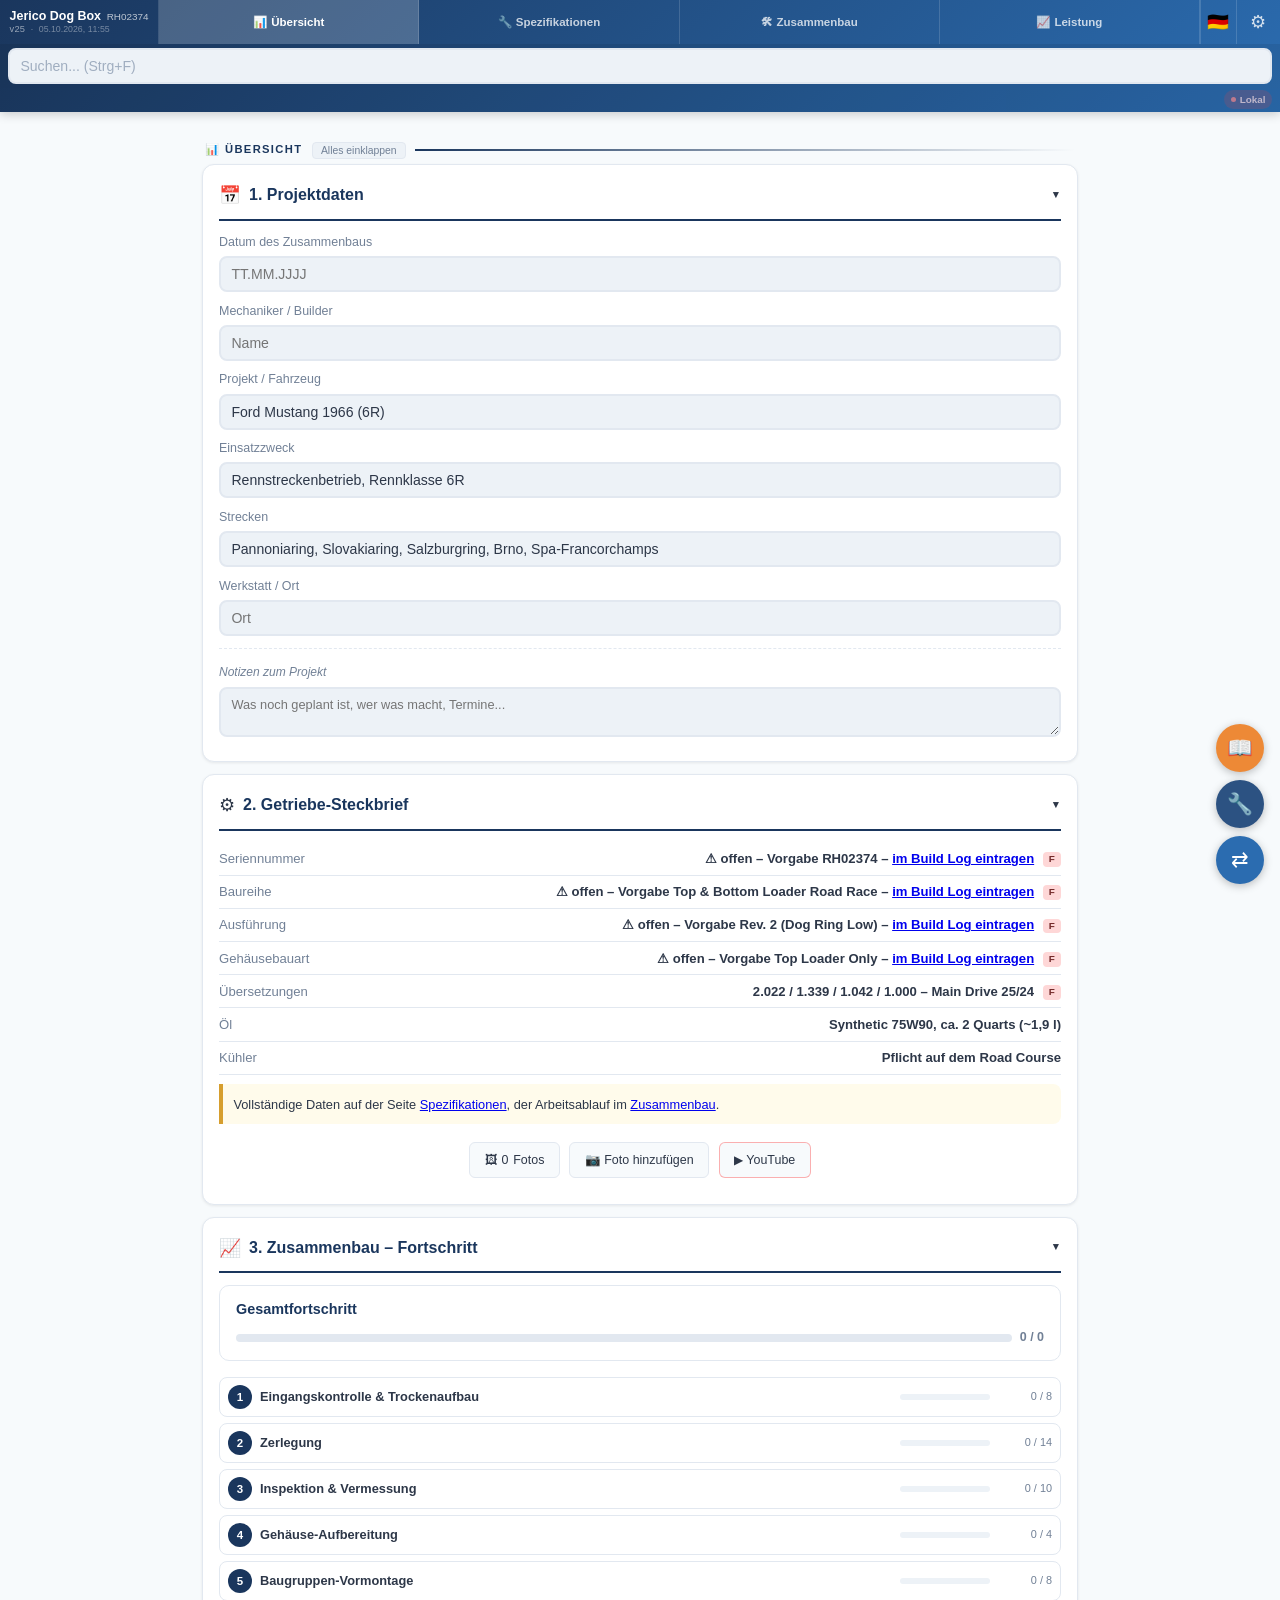
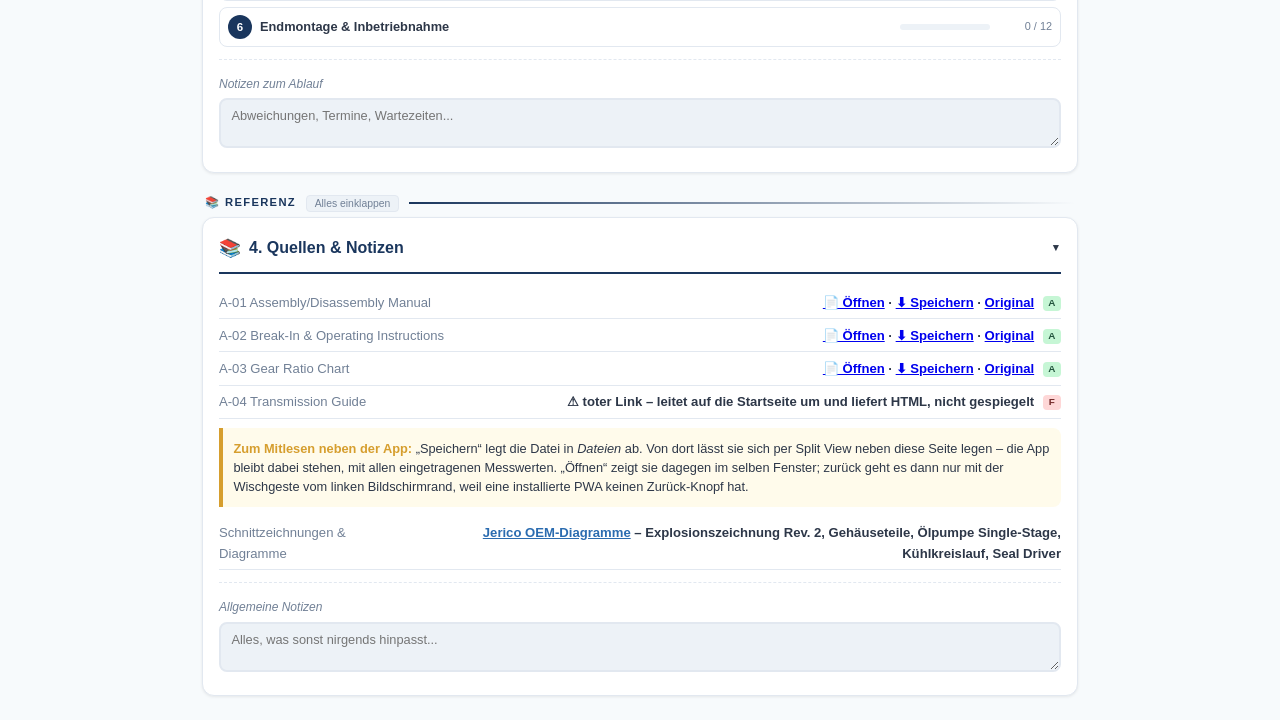
==== commit 6d10e14f: "v25: Fehlerprotokoll, das auch bei klemmendem Sync schreibt Das bisherige Protokoll schrieb den Eint" ====
--- a/index.html
+++ b/index.html
@@ -23,6 +23,7 @@
     <script src="ratios.js"></script>
     <script src="befund.js"></script>
     <script src="glossar.js"></script>
+    <script src="errorlog.js"></script>
     <script src="app.js"></script>
 </head>
 <body>
@@ -46,6 +47,7 @@
                 <button onclick="document.getElementById('importFile').click();closeToolMenu()" style="display:block;width:100%;text-align:left;padding:0.5rem 0.75rem;border:none;background:none;color:var(--text);font-size:0.78rem;cursor:pointer;">&#128228; Import</button>
                 <button onclick="window.print();closeToolMenu()" style="display:block;width:100%;text-align:left;padding:0.5rem 0.75rem;border:none;background:none;color:var(--text);font-size:0.78rem;cursor:pointer;">&#128424; Drucken</button>
                 <div style="height:1px;background:#e2e8f0;margin:0.2rem 0;"></div>
+                <button onclick="showErrorLog();closeToolMenu()" style="display:block;width:100%;text-align:left;padding:0.5rem 0.75rem;border:none;background:none;color:var(--text);font-size:0.78rem;cursor:pointer;">&#128203; Fehlerprotokoll</button>
                 <button type="button" class="menu-version" onclick="openChangelog();closeToolMenu()" title="Release-Dokumentation">Version <span class="app-version"></span><span class="app-built"></span> &rsaquo;</button>
             </div>
         </div>
--- a/gallery.css
+++ b/gallery.css
@@ -0,0 +1,120 @@
+/* gallery.css - Komponenten-Galerie, gemeinsam von specs.html und build-log.html.
+   Gehoert zu gallery.js. */
+
+/* ---- Component Photo System ---- */
+.comp-photo-strip { margin: 0.6rem 0; text-align: center; }
+.comp-hero { max-width: 100%; max-height: 280px; object-fit: contain; border-radius: 8px; box-shadow: 0 2px 8px rgba(0,0,0,0.15); cursor: pointer; }
+.comp-hero:hover { box-shadow: 0 4px 16px rgba(0,0,0,0.25); }
+.comp-hero-caption { font-size: 0.7rem; color: var(--text-light); margin-top: 0.25rem; }
+.comp-photo-actions { display: flex; justify-content: center; gap: 0.6rem; margin-top: 0.5rem; }
+.comp-photo-btn { display: inline-flex; align-items: center; gap: 0.3rem; font-size: 0.78rem; padding: 0.45rem 0.9rem; border-radius: 6px; cursor: pointer; border: 1px solid var(--border); background: #f7fafc; color: var(--text); font-weight: 500; min-height: 36px; }
+.comp-photo-btn:hover { background: #ebf4ff; border-color: var(--primary-light); color: var(--primary-light); }
+/* Gallery Overlay */
+.gallery-overlay { position: fixed; top: 0; left: 0; width: 100%; height: 100%; background: rgba(0,0,0,0.92); z-index: 1001; display: none; flex-direction: column; }
+.gallery-overlay.show { display: flex; }
+.gallery-header { display: flex; justify-content: space-between; align-items: center; padding: 0.8rem 1rem; color: #fff; }
+.gallery-header h3 { font-size: 0.95rem; margin: 0; }
+.gallery-close { background: none; border: none; color: #fff; font-size: 1.8rem; cursor: pointer; padding: 0.3rem 0.6rem; }
+.gallery-grid { flex: 1; overflow-y: auto; padding: 0.5rem 1rem; display: grid; grid-template-columns: repeat(auto-fill, minmax(140px, 1fr)); gap: 0.6rem; align-content: start; align-items: start; grid-auto-rows: max-content; }
+.gallery-card { position: relative; border-radius: 8px; overflow: hidden; background: #1a202c; display: flex; flex-direction: column; }
+.gallery-card img { width: 100%; aspect-ratio: 4/3; object-fit: cover; display: block; cursor: pointer; }
+.gallery-card .gallery-star { position: absolute; top: 6px; right: 6px; background: rgba(0,0,0,0.7); border: none; color: #a0aec0; font-size: 1.3rem; cursor: pointer; border-radius: 50%; width: 36px; height: 36px; display: flex; align-items: center; justify-content: center; }
+.gallery-card .gallery-star.active { color: #ed8936; }
+.gallery-card .gallery-star:hover { color: #ed8936; }
+/* delete is in long-press context menu, no visible button */
+.gallery-card.dragging { opacity: 0.4; transform: scale(0.95); }
+.gallery-card.drag-over { outline: 2px solid #ed8936; outline-offset: 2px; }
+.gallery-card .gallery-caption { font-size: 0.68rem; color: #cbd5e0; padding: 0.25rem 0.4rem 0.35rem; overflow: hidden; }
+.gallery-card .gc-name { display: block; white-space: nowrap; overflow: hidden; text-overflow: ellipsis; }
+.gallery-card .gc-date { display: block; font-size: 0.6rem; color: #8fa3b8; white-space: nowrap; overflow: hidden; text-overflow: ellipsis; }
+.gallery-add-card { border: 2px dashed #4a5568; border-radius: 8px; display: flex; align-items: center; justify-content: center; min-height: 105px; cursor: pointer; color: #718096; font-size: 0.85rem; font-weight: 500; }
+.gallery-add-card:hover { border-color: #90cdf4; color: #90cdf4; }
+/* Lightbox */
+.photo-lightbox { position: fixed; top: 0; left: 0; width: 100%; height: 100%; background: rgba(0,0,0,0.95); z-index: 1002; display: none; flex-direction: column; }
+.photo-lightbox.show { display: flex; }
+.lb-img-wrap { flex: 1; position: relative; overflow: hidden; display: flex; justify-content: center; align-items: center; touch-action: none; }
+.lb-img-wrap img { max-width: 95%; max-height: calc(100vh - 120px); border-radius: 8px; transition: transform 0.1s ease; transform-origin: center center; user-select: none; -webkit-user-select: none; pointer-events: auto; }
+.photo-lightbox .caption { color: #aaa; font-size: 0.8rem; text-align: center; padding: 0.3rem 0.5rem; }
+.lb-toolbar { display: flex; justify-content: center; gap: 0.3rem; padding: 0.4rem 0.5rem; background: rgba(0,0,0,0.8); flex-shrink: 0; }
+.lb-tool { background: rgba(255,255,255,0.12); border: none; color: #e2e8f0; font-size: 1.1rem; width: 44px; height: 44px; border-radius: 10px; cursor: pointer; display: flex; align-items: center; justify-content: center; }
+.lb-tool:hover, .lb-tool.active { background: rgba(255,255,255,0.25); }
+.lb-tool.lb-danger { color: #fc8181; }
+.lb-tool.lb-danger:hover { background: rgba(255,80,80,0.3); }
+.photo-lightbox .close-lb { position: absolute; top: 0.5rem; right: 0.5rem; color: white; font-size: 1.5rem; cursor: pointer; background: rgba(0,0,0,0.5); border: none; z-index: 10; width: 36px; height: 36px; border-radius: 50%; }
+.photo-lightbox .nav-lb { position: absolute; top: 50%; color: white; font-size: 2rem; cursor: pointer; background: rgba(0,0,0,0.5); border: none; border-radius: 50%; width: 44px; height: 44px; transform: translateY(-50%); z-index: 10; }
+.photo-lightbox .nav-lb.prev { left: 0.5rem; }
+.photo-lightbox .nav-lb.next { right: 0.5rem; }
+.lb-drawing .lb-img-wrap img { pointer-events: none; }
+.lb-drawing #lbCanvas { display: block !important; cursor: crosshair; }
+.gallery-yt { border-color: rgba(255,0,0,0.4); }
+.gallery-add-card { display: flex; align-items: center; justify-content: center; min-height: 80px; border: 2px dashed var(--border); border-radius: 8px; cursor: pointer; color: var(--text-light); font-size: 0.85rem; transition: border-color 0.2s; }
+.gallery-add-card:hover { border-color: var(--accent); color: var(--accent); }
+/* ---- Thumbnail-Streifen (build-log): hoechstens N Bilder, Rest hinter "+N" ---- */
+.comp-photo-strip .thumb-row { display: flex; flex-wrap: wrap; gap: 0.4rem; justify-content: flex-start; }
+.comp-photo-strip .thumb-row .thumb {
+    position: relative; width: 80px; height: 80px; border-radius: 6px; overflow: hidden;
+    border: 2px solid var(--border); cursor: pointer; background: #1a202c; flex: 0 0 auto;
+}
+.comp-photo-strip .thumb img { width: 100%; height: 100%; object-fit: cover; display: block; }
+.comp-photo-strip .thumb .thumb-more {
+    position: absolute; inset: 0; background: rgba(0,0,0,0.6); color: #fff;
+    display: flex; align-items: center; justify-content: center; font-size: 0.95rem; font-weight: 600;
+}
+.comp-photo-strip.build-thumbs { text-align: left; margin: 0.4rem 0; }
+.comp-photo-strip.build-thumbs .comp-photo-actions { justify-content: flex-start; }
+
+/* ---- Release-Dokumentation (changelog.js) ---- */
+.changelog-overlay {
+    position: fixed; inset: 0; background: rgba(0,0,0,0.55); z-index: 1003;
+    display: none; align-items: flex-start; justify-content: center; padding: 3vh 1rem;
+}
+.changelog-overlay.show { display: flex; }
+.changelog-overlay .cl-panel {
+    background: #fff; border-radius: 10px; width: 100%; max-width: 680px;
+    max-height: 94vh; display: flex; flex-direction: column; overflow: hidden;
+    box-shadow: 0 10px 40px rgba(0,0,0,0.35);
+}
+.changelog-overlay .cl-head {
+    display: flex; align-items: center; justify-content: space-between;
+    padding: 0.7rem 1rem; border-bottom: 1px solid #e2e8f0; flex-shrink: 0;
+}
+.changelog-overlay .cl-head h3 { margin: 0; font-size: 0.95rem; color: #1a365d; }
+.changelog-overlay .cl-close {
+    border: none; background: none; font-size: 1.6rem; line-height: 1;
+    cursor: pointer; color: #718096; padding: 0 0.3rem;
+}
+.changelog-overlay .cl-close:hover { color: #1a202c; }
+.changelog-overlay .cl-body { overflow-y: auto; padding: 0.4rem 1rem 1rem; }
+.changelog-overlay .cl-rel { padding: 0.8rem 0; border-bottom: 1px solid #edf2f7; }
+.changelog-overlay .cl-rel:last-child { border-bottom: none; }
+.changelog-overlay .cl-rel h4 {
+    margin: 0 0 0.15rem; display: flex; align-items: center; gap: 0.5rem; font-size: 0.85rem;
+}
+.changelog-overlay .cl-ver { font-size: 1rem; font-weight: 700; color: #1a365d; }
+.changelog-overlay .cl-rel.current .cl-ver { color: #2b6cb0; }
+.changelog-overlay .cl-badge {
+    font-size: 0.65rem; font-weight: 600; padding: 0.1rem 0.45rem; border-radius: 10px;
+    background: #bee3f8; color: #2a4365;
+}
+.changelog-overlay .cl-date { margin-left: auto; font-size: 0.7rem; color: #a0aec0; font-weight: 400; }
+.changelog-overlay .cl-title { margin: 0 0 0.45rem; font-size: 0.82rem; color: #4a5568; font-weight: 600; }
+.changelog-overlay .cl-rel ul { margin: 0; padding-left: 0; list-style: none; }
+.changelog-overlay .cl-rel li {
+    font-size: 0.79rem; line-height: 1.45; color: #2d3748;
+    padding: 0.22rem 0 0.22rem 0; display: flex; gap: 0.5rem; align-items: baseline;
+}
+.changelog-overlay .cl-type {
+    flex-shrink: 0; font-size: 0.64rem; font-weight: 600; padding: 0.08rem 0.4rem;
+    border-radius: 10px; min-width: 52px; text-align: center;
+}
+.changelog-overlay .cl-type.neu { background: #c6f6d5; color: #22543d; }
+.changelog-overlay .cl-type.fix { background: #fed7d7; color: #822727; }
+.changelog-overlay .cl-type.intern { background: #edf2f7; color: #4a5568; }
+.changelog-overlay .cl-type.verbessert { background: #bee3f8; color: #2a4365; }
+
+/* Versionsnummer als Einstieg */
+.header-title .ht-version { cursor: pointer; }
+.header-title .ht-version:hover { opacity: 0.9; text-decoration: underline; }
+.menu-version { display: block; width: 100%; text-align: left; padding: 0.4rem 0.75rem;
+    border: none; background: none; cursor: pointer; font-size: 0.68rem; color: #718096; }
+.menu-version:hover { background: #f7fafc; color: #2b6cb0; }
